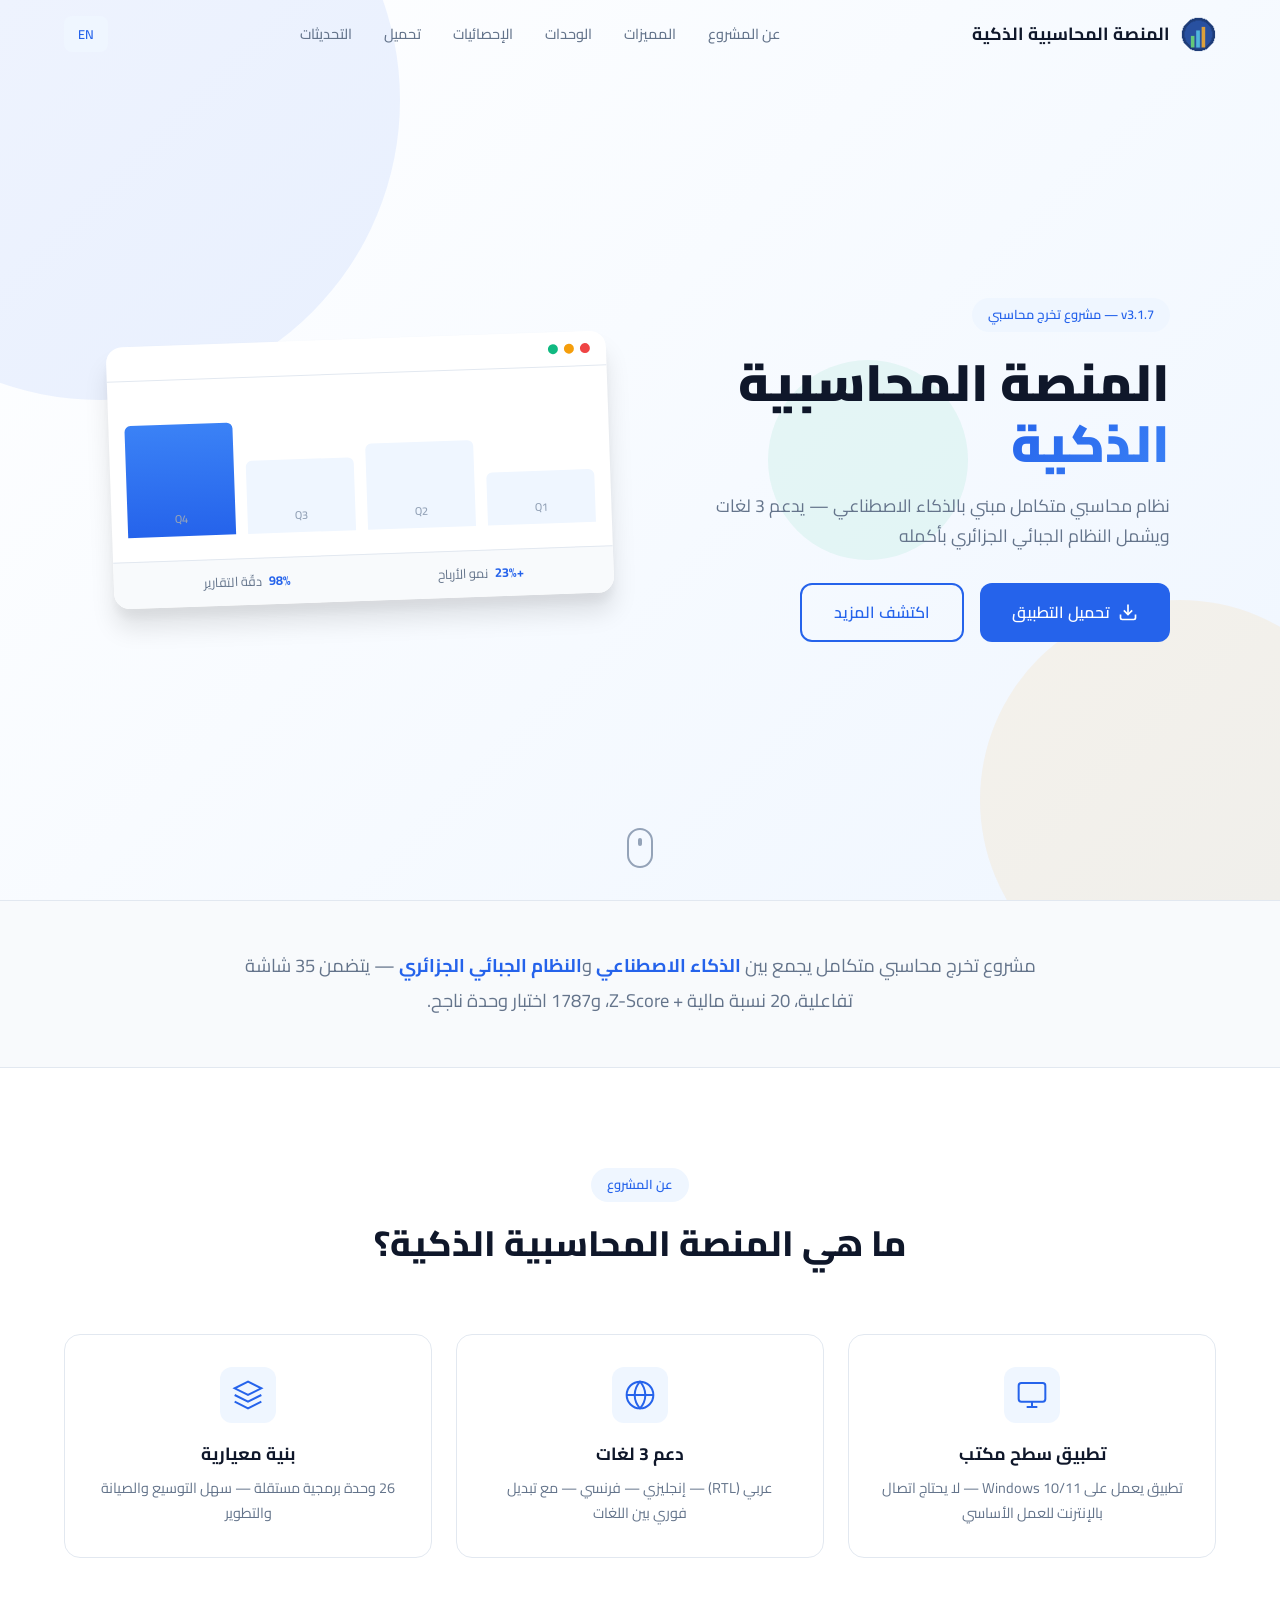
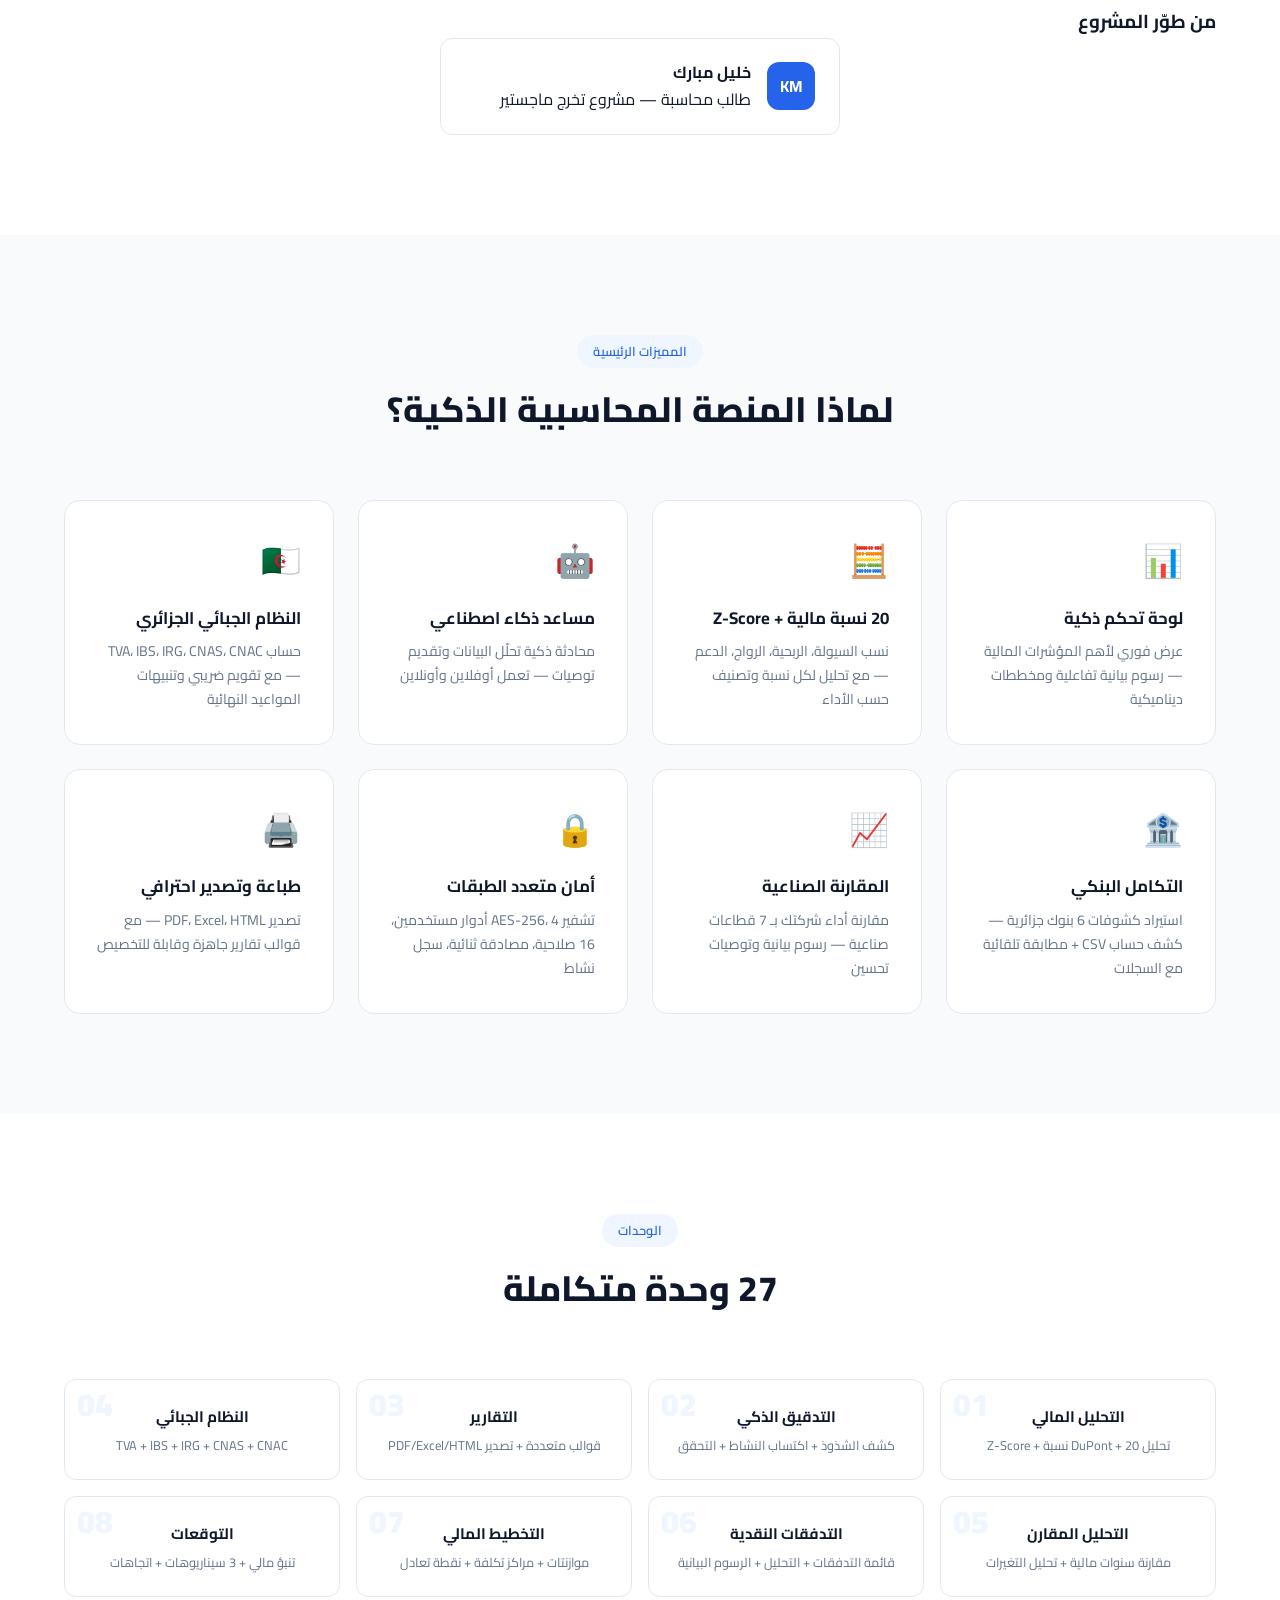
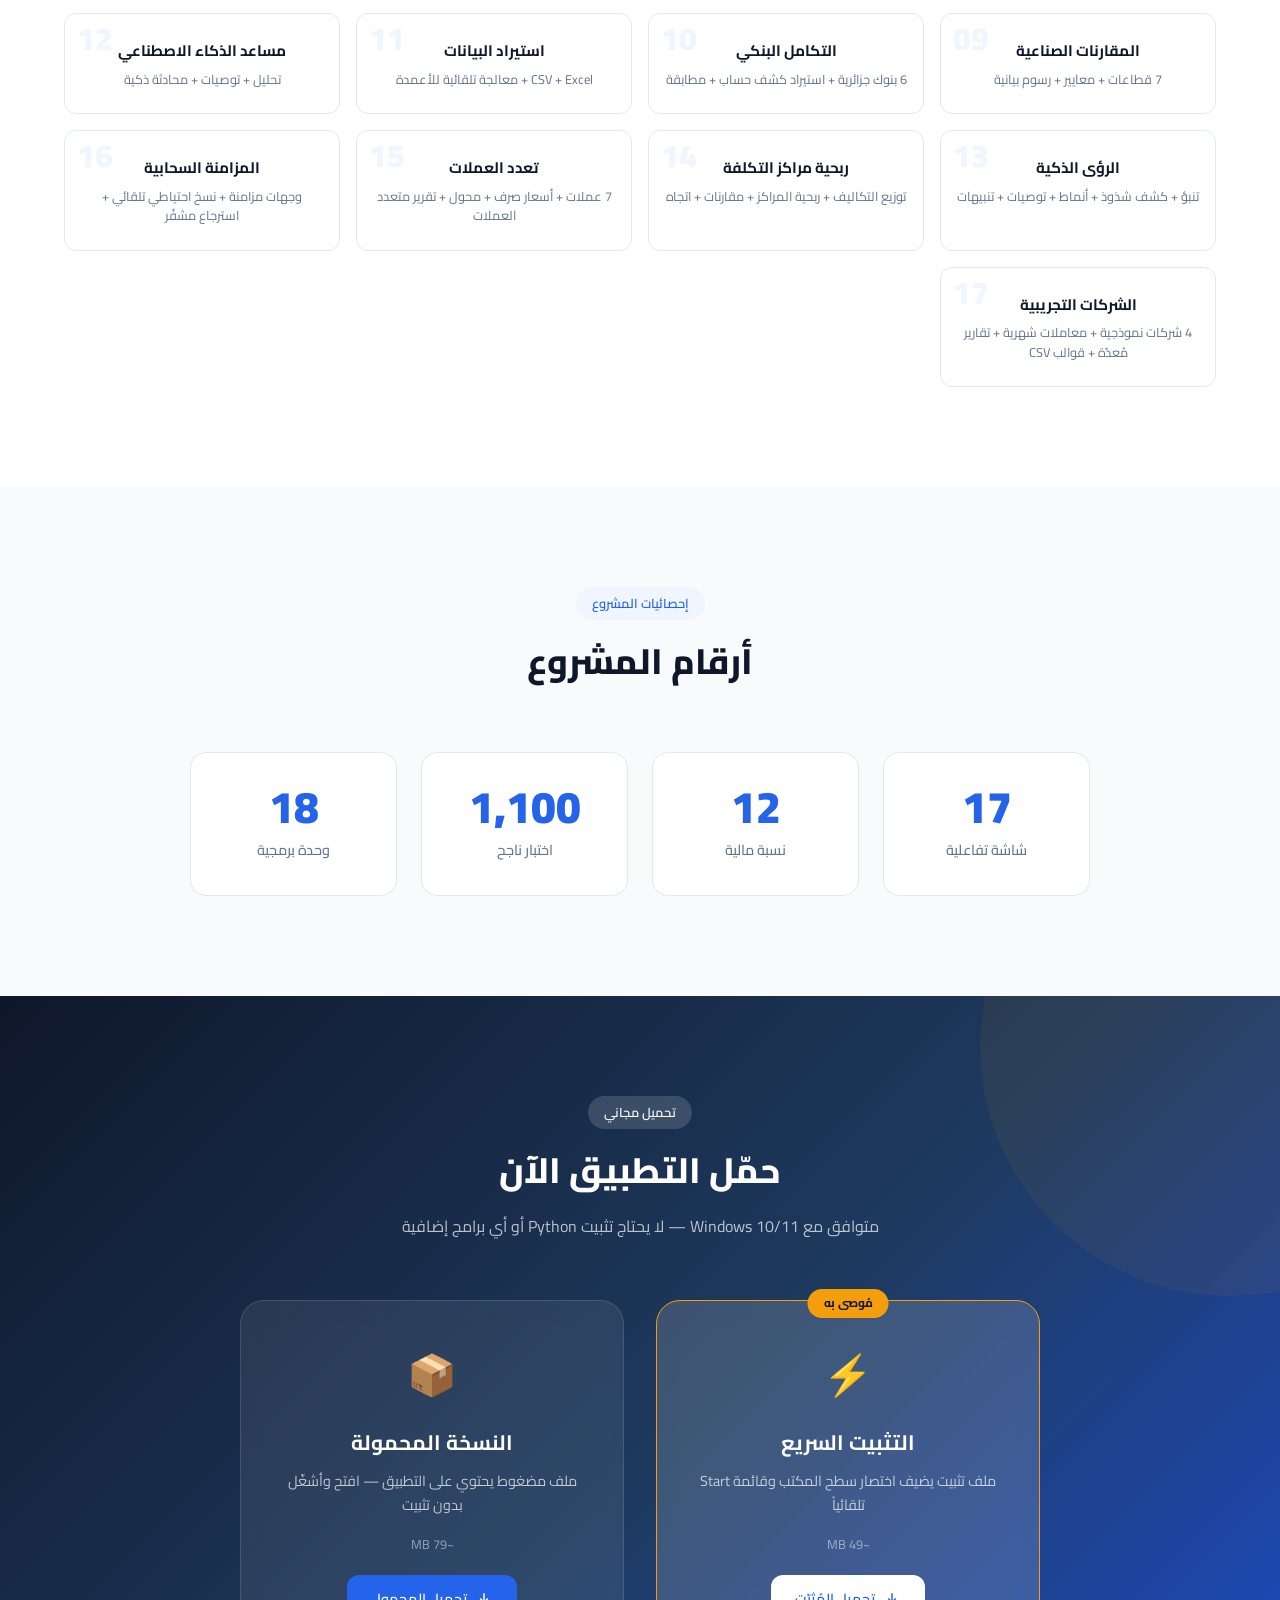
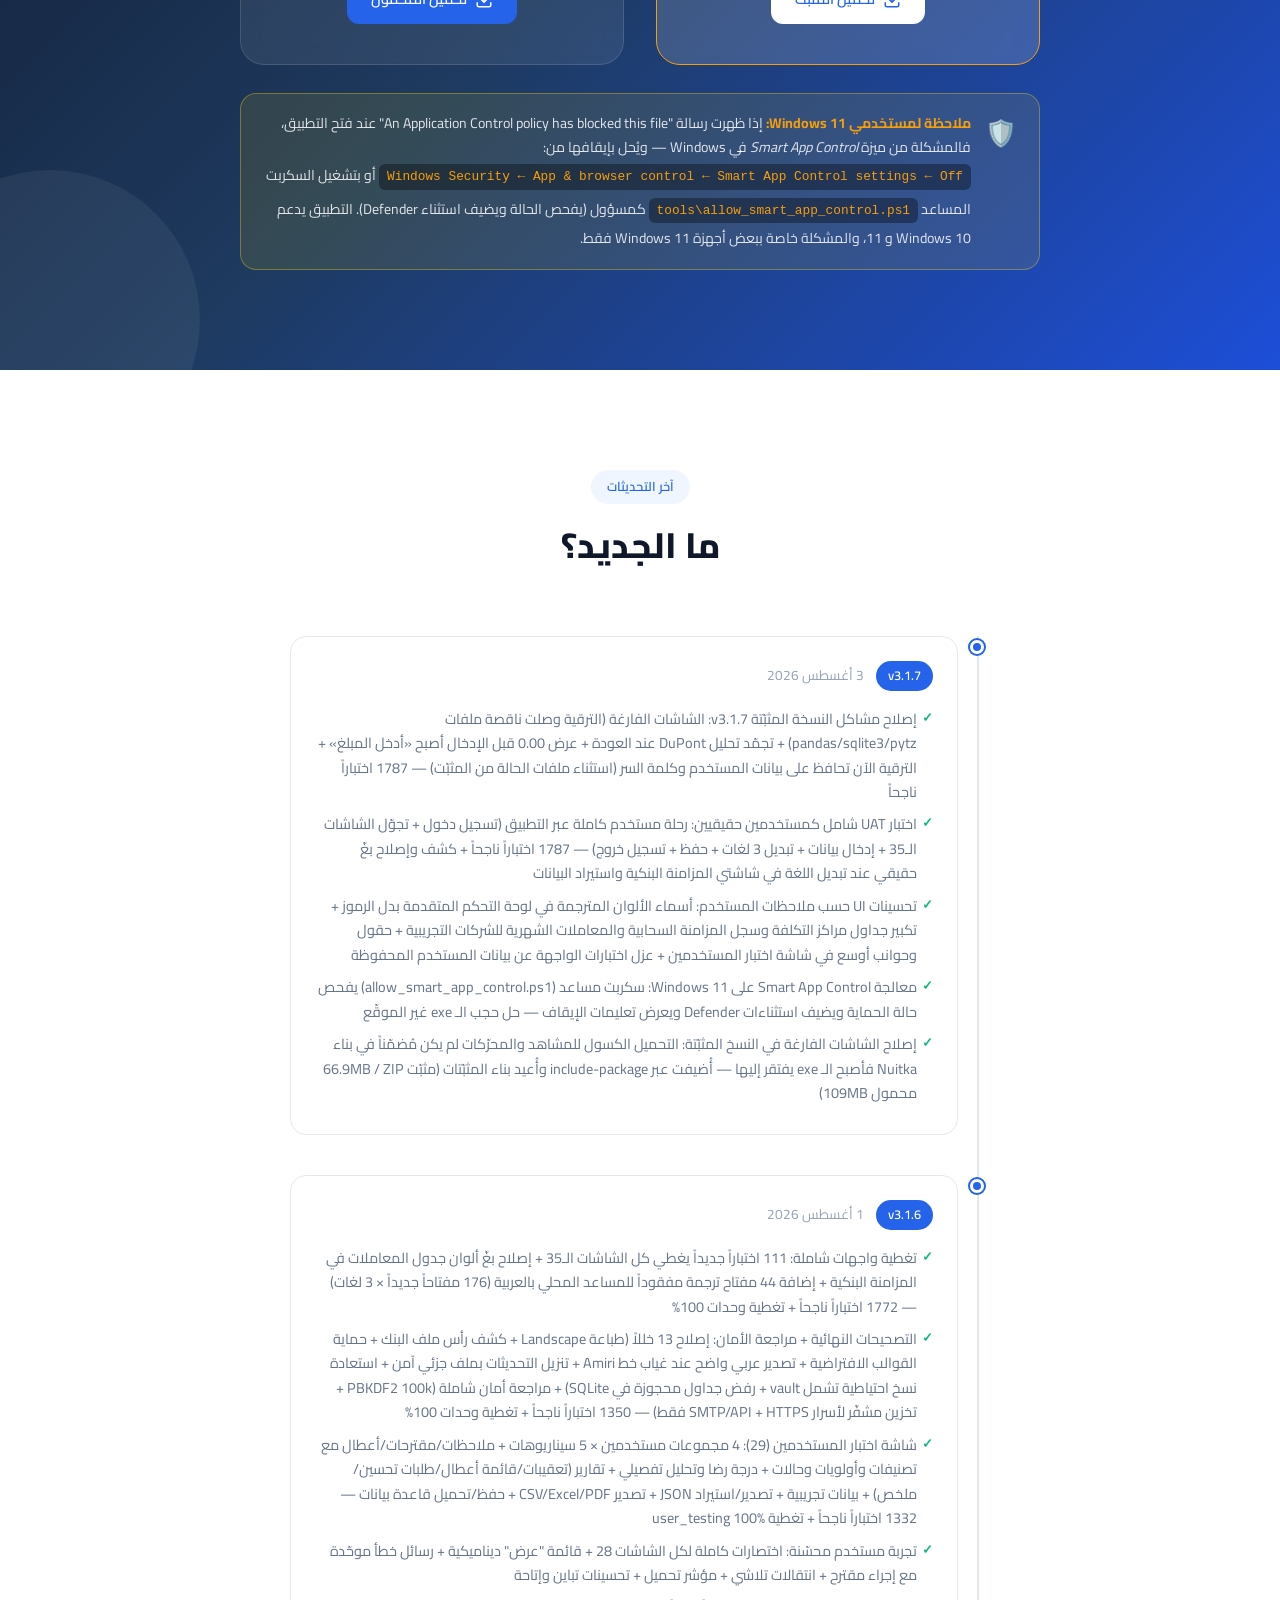
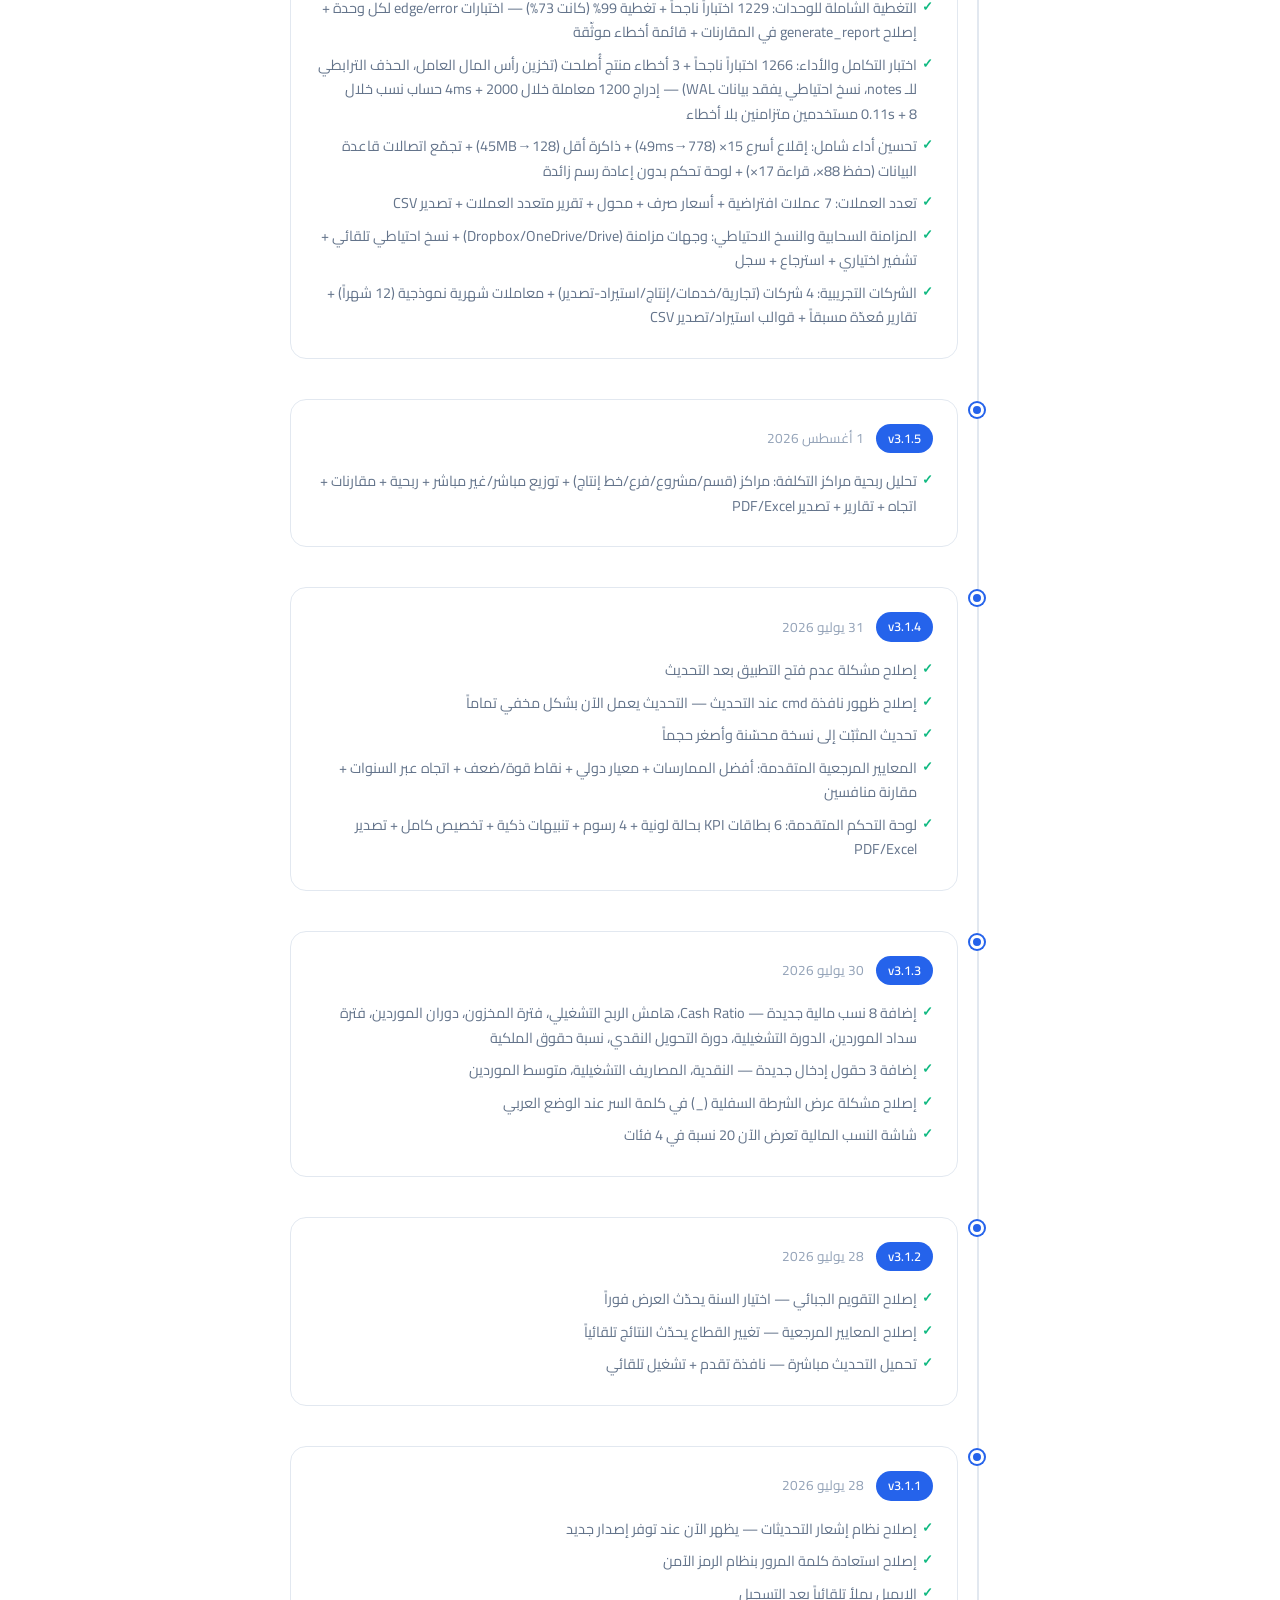
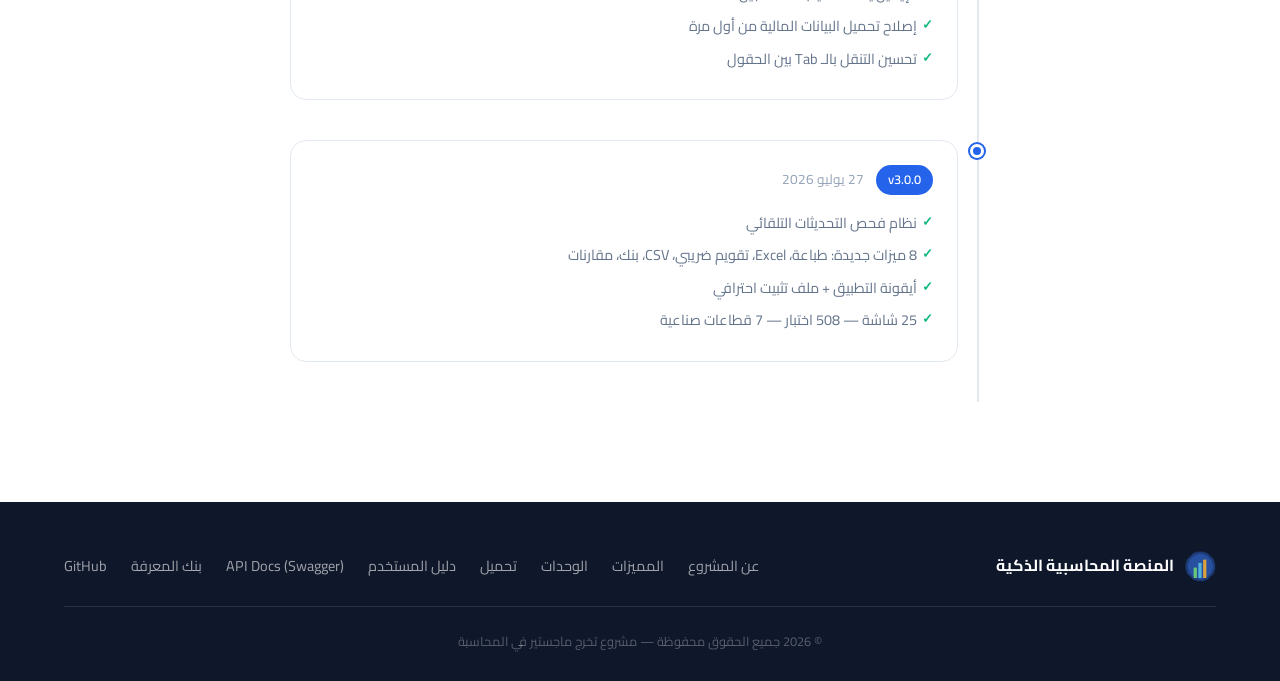
==== docs/index.html @ a18954c6 "Fix v3.1.7 installer issues: keep user state on upgrade, show 'enter amount' before input - installe" ====
<!DOCTYPE html>
<html lang="ar" dir="rtl">
<head>
    <meta charset="UTF-8">
    <meta name="viewport" content="width=device-width, initial-scale=1.0">
    <title>المنصة المحاسبية الذكية | Smart Accounting Platform</title>
    <meta name="description" content="منصة محاسبية ذكية متكاملة — 27 شاشة، 20 نسبة مالية + Z-Score، 7 قطاعات صناعية، 6 بنوك جزائرية. نظام جبائي جزائري كامل مع تحليل مالي بالذكاء الاصطناعي.">
    <meta name="keywords" content="محاسبة, منصة محاسبية, نظام محاسبي, جزائر, ضرائب, تحليل مالي, Smart Accounting, accounting platform, Algeria">
    <meta name="author" content="Khelifi Mebarek">
    <meta name="robots" content="index, follow">

    <!-- Open Graph -->
    <meta property="og:type" content="website">
    <meta property="og:title" content="المنصة المحاسبية الذكية">
    <meta property="og:description" content="نظام محاسبي متكامل — 27 شاشة، 20 نسبة مالية + Z-Score، 6 بنوك جزائرية، نظام جبائي كامل">
    <meta property="og:image" content="https://khalilmebarek-creator.github.io/SmartAccounting/logo_full.png">
    <meta property="og:url" content="https://khalilmebarek-creator.github.io/SmartAccounting/">
    <meta property="og:locale" content="ar_DZ">
    <meta property="og:locale:alternate" content="en_US">
    <meta property="og:site_name" content="Smart Accounting Platform">

    <!-- Twitter Card -->
    <meta name="twitter:card" content="summary_large_image">
    <meta name="twitter:title" content="المنصة المحاسبية الذكية">
    <meta name="twitter:description" content="نظام محاسبي متكامل — 27 شاشة، 20 نسبة مالية + Z-Score، نظام جبائي جزائري">
    <meta name="twitter:image" content="https://khalilmebarek-creator.github.io/SmartAccounting/logo_full.png">

    <!-- Canonical -->
    <link rel="canonical" href="https://khalilmebarek-creator.github.io/SmartAccounting/">

    <!-- Favicon -->
    <link rel="icon" type="image/png" href="logo_icon.png">

    <!-- Fonts -->
    <link rel="preconnect" href="https://fonts.googleapis.com">
    <link rel="preconnect" href="https://fonts.gstatic.com" crossorigin>
    <link href="https://fonts.googleapis.com/css2?family=Cairo:wght@300;400;600;700;800;900&display=swap" rel="stylesheet">

    <!-- AOS -->
    <link rel="stylesheet" href="https://cdn.jsdelivr.net/npm/aos@2.3.4/dist/aos.css">

    <!-- Styles -->
    <link rel="stylesheet" href="style.css">

    <!-- Structured Data -->
    <script type="application/ld+json">
    {
        "@context": "https://schema.org",
        "@type": "SoftwareApplication",
        "name": "Smart Accounting Platform",
        "alternateName": "المنصة المحاسبية الذكية",
        "applicationCategory": "BusinessApplication",
        "operatingSystem": "Windows 10/11",
        "offers": { "@type": "Offer", "price": "0", "priceCurrency": "DZD" },
        "description": "نظام محاسبي متكامل يدعم 3 لغات مع نظام جبائي جزائري كامل و20 نسبة مالية + Z-Score",
        "softwareVersion": "3.1.7",
        "screenshot": "https://khalilmebarek-creator.github.io/SmartAccounting/logo_full.png"
    }
    </script>
</head>
<body>

<!-- Skip to content -->
<a href="#main" class="skip-link">تخطي إلى المحتوى الرئيسي</a>

<!-- ===== NAVBAR ===== -->
<nav class="navbar" id="navbar" role="navigation" aria-label="القائمة الرئيسية">
    <div class="container nav-content">
        <a href="#" class="logo" aria-label="الرئيسية">
            <img src="logo_icon.png" alt="شعار المنصة المحاسبية الذكية" width="36" height="36">
            <span data-i18n="site_name">المنصة المحاسبية الذكية</span>
        </a>
        <ul class="nav-links" id="navLinks" role="menubar">
            <li role="none"><a href="#about" role="menuitem" data-i18n="nav_about">عن المشروع</a></li>
            <li role="none"><a href="#features" role="menuitem" data-i18n="nav_features">المميزات</a></li>
            <li role="none"><a href="#modules" role="menuitem" data-i18n="nav_modules">الوحدات</a></li>
            <li role="none"><a href="#tech" role="menuitem" data-i18n="nav_tech">الإحصائيات</a></li>
            <li role="none"><a href="#download" role="menuitem" data-i18n="nav_download">تحميل</a></li>
            <li role="none"><a href="#updates" role="menuitem" data-i18n="nav_updates">التحديثات</a></li>
        </ul>
        <div class="nav-actions">
            <button class="lang-toggle" id="langToggle" aria-label="تبديل اللغة">EN</button>
            <button class="hamburger" id="hamburger" aria-label="فتح القائمة" aria-expanded="false">
                <span></span><span></span><span></span>
            </button>
        </div>
    </div>
</nav>

<!-- ===== HERO ===== -->
<main id="main">
<section class="hero" id="hero">
    <div class="hero-bg">
        <div class="hero-shape hero-shape-1"></div>
        <div class="hero-shape hero-shape-2"></div>
        <div class="hero-shape hero-shape-3"></div>
    </div>
    <div class="container hero-content">
        <div class="hero-text" data-aos="fade-left" data-aos-delay="100">
            <div class="hero-badge" data-i18n="hero_badge">v3.1.7 — مشروع تخرج محاسبي</div>
            <h1 data-i18n="hero_title">المنصة المحاسبية<br><span class="text-gradient">الذكية</span></h1>
            <p class="hero-desc" data-i18n="hero_desc">نظام محاسبي متكامل مبني بالذكاء الاصطناعي — يدعم 3 لغات ويشمل النظام الجبائي الجزائري بأكمله</p>
            <div class="hero-buttons">
                <a href="#download" class="btn btn-primary btn-lg">
                    <svg width="20" height="20" viewBox="0 0 24 24" fill="none" stroke="currentColor" stroke-width="2" aria-hidden="true"><path d="M21 15v4a2 2 0 01-2 2H5a2 2 0 01-2-2v-4"/><polyline points="7 10 12 15 17 10"/><line x1="12" y1="15" x2="12" y2="3"/></svg>
                    <span data-i18n="hero_btn1">تحميل التطبيق</span>
                </a>
                <a href="#about" class="btn btn-outline btn-lg" data-i18n="hero_btn2">اكتشف المزيد</a>
            </div>
        </div>
        <div class="hero-visual" data-aos="fade-right" data-aos-delay="300">
            <div class="hero-card">
                <div class="hero-card-header">
                    <div class="dot red"></div>
                    <div class="dot yellow"></div>
                    <div class="dot green"></div>
                </div>
                <div class="hero-card-body">
                    <div class="chart-bar" style="--h:40%"><span>Q1</span></div>
                    <div class="chart-bar" style="--h:65%"><span>Q2</span></div>
                    <div class="chart-bar" style="--h:55%"><span>Q3</span></div>
                    <div class="chart-bar accent" style="--h:85%"><span>Q4</span></div>
                </div>
                <div class="hero-card-footer">
                    <div class="stat-mini"><span class="num">+23%</span> <span data-i18n="hero_profit">نمو الأرباح</span></div>
                    <div class="stat-mini"><span class="num">98%</span> <span data-i18n="hero_accuracy">دقّة التقارير</span></div>
                </div>
            </div>
        </div>
    </div>
    <div class="hero-scroll-indicator" aria-hidden="true">
        <div class="mouse"><div class="wheel"></div></div>
    </div>
</section>

<!-- ===== INTRODUCTION ===== -->
<section class="intro" id="intro">
    <div class="container">
        <p class="intro-text" data-aos="fade-up" data-i18n="intro">
            مشروع تخرج محاسبي متكامل يجمع بين <strong>الذكاء الاصطناعي</strong> و<strong>النظام الجبائي الجزائري</strong> —
            يتضمن 35 شاشة تفاعلية، 20 نسبة مالية + Z-Score، و1787 اختبار وحدة ناجح.
        </p>
    </div>
</section>

<!-- ===== ABOUT ===== -->
<section class="section about" id="about">
    <div class="container">
        <div class="section-header" data-aos="fade-up">
            <span class="section-tag" data-i18n="about_tag">عن المشروع</span>
            <h2 data-i18n="about_title">ما هي المنصة المحاسبية الذكية؟</h2>
        </div>
        <div class="about-grid">
            <div class="about-card" data-aos="fade-up" data-aos-delay="100">
                <div class="about-icon">
                    <svg width="32" height="32" viewBox="0 0 24 24" fill="none" stroke="currentColor" stroke-width="1.5" aria-hidden="true"><rect x="2" y="3" width="20" height="14" rx="2"/><line x1="8" y1="21" x2="16" y2="21"/><line x1="12" y1="17" x2="12" y2="21"/></svg>
                </div>
                <h3 data-i18n="about_card1_title">تطبيق سطح مكتب</h3>
                <p data-i18n="about_card1_desc">تطبيق يعمل على Windows 10/11 — لا يحتاج اتصال بالإنترنت للعمل الأساسي</p>
            </div>
            <div class="about-card" data-aos="fade-up" data-aos-delay="200">
                <div class="about-icon">
                    <svg width="32" height="32" viewBox="0 0 24 24" fill="none" stroke="currentColor" stroke-width="1.5" aria-hidden="true"><circle cx="12" cy="12" r="10"/><line x1="2" y1="12" x2="22" y2="12"/><path d="M12 2a15.3 15.3 0 014 10 15.3 15.3 0 01-4 10 15.3 15.3 0 01-4-10 15.3 15.3 0 014-10z"/></svg>
                </div>
                <h3 data-i18n="about_card2_title">دعم 3 لغات</h3>
                <p data-i18n="about_card2_desc">عربي (RTL) — إنجليزي — فرنسي — مع تبديل فوري بين اللغات</p>
            </div>
            <div class="about-card" data-aos="fade-up" data-aos-delay="300">
                <div class="about-icon">
                    <svg width="32" height="32" viewBox="0 0 24 24" fill="none" stroke="currentColor" stroke-width="1.5" aria-hidden="true"><path d="M12 2L2 7l10 5 10-5-10-5z"/><path d="M2 17l10 5 10-5"/><path d="M2 12l10 5 10-5"/></svg>
                </div>
                <h3 data-i18n="about_card3_title">بنية معيارية</h3>
                <p data-i18n="about_card3_desc">26 وحدة برمجية مستقلة — سهل التوسيع والصيانة والتطوير</p>
            </div>
        </div>

        <div class="tech-table-wrapper" data-aos="fade-up">
            <h3 class="tech-table-title" data-i18n="dev_title">من طوّر المشروع</h3>
            <div class="dev-card">
                <div class="dev-avatar">KM</div>
                <div>
                    <strong data-i18n="dev_name">خليل مبارك</strong>
                    <p data-i18n="dev_role">طالب محاسبة — مشروع تخرج ماجستير</p>
                </div>
            </div>
        </div>
    </div>
</section>

<!-- ===== FEATURES ===== -->
<section class="section features" id="features">
    <div class="container">
        <div class="section-header" data-aos="fade-up">
            <span class="section-tag" data-i18n="features_tag">المميزات الرئيسية</span>
            <h2 data-i18n="features_title">لماذا المنصة المحاسبية الذكية؟</h2>
        </div>
        <div class="features-grid">
            <div class="feature-card" data-aos="fade-up" data-aos-delay="0">
                <div class="feature-icon" aria-hidden="true">📊</div>
                <h3 data-i18n="feat1_title">لوحة تحكم ذكية</h3>
                <p data-i18n="feat1_desc">عرض فوري لأهم المؤشرات المالية — رسوم بيانية تفاعلية ومخططات ديناميكية</p>
            </div>
            <div class="feature-card" data-aos="fade-up" data-aos-delay="100">
                <div class="feature-icon" aria-hidden="true">🧮</div>
                <h3 data-i18n="feat2_title">20 نسبة مالية + Z-Score</h3>
                <p data-i18n="feat2_desc">نسب السيولة، الربحية، الرواج، الدعم — مع تحليل لكل نسبة وتصنيف حسب الأداء</p>
            </div>
            <div class="feature-card" data-aos="fade-up" data-aos-delay="200">
                <div class="feature-icon" aria-hidden="true">🤖</div>
                <h3 data-i18n="feat3_title">مساعد ذكاء اصطناعي</h3>
                <p data-i18n="feat3_desc">محادثة ذكية تحلّل البيانات وتقديم توصيات — تعمل أوفلاين وأونلاين</p>
            </div>
            <div class="feature-card" data-aos="fade-up" data-aos-delay="0">
                <div class="feature-icon" aria-hidden="true">🇩🇿</div>
                <h3 data-i18n="feat4_title">النظام الجبائي الجزائري</h3>
                <p data-i18n="feat4_desc">حساب TVA، IBS، IRG، CNAS، CNAC — مع تقويم ضريبي وتنبيهات المواعيد النهائية</p>
            </div>
            <div class="feature-card" data-aos="fade-up" data-aos-delay="100">
                <div class="feature-icon" aria-hidden="true">🏦</div>
                <h3 data-i18n="feat5_title">التكامل البنكي</h3>
                <p data-i18n="feat5_desc">استيراد كشوفات 6 بنوك جزائرية — كشف حساب CSV + مطابقة تلقائية مع السجلات</p>
            </div>
            <div class="feature-card" data-aos="fade-up" data-aos-delay="200">
                <div class="feature-icon" aria-hidden="true">📈</div>
                <h3 data-i18n="feat6_title">المقارنة الصناعية</h3>
                <p data-i18n="feat6_desc">مقارنة أداء شركتك بـ 7 قطاعات صناعية — رسوم بيانية وتوصيات تحسين</p>
            </div>
            <div class="feature-card" data-aos="fade-up" data-aos-delay="0">
                <div class="feature-icon" aria-hidden="true">🔒</div>
                <h3 data-i18n="feat7_title">أمان متعدد الطبقات</h3>
                <p data-i18n="feat7_desc">تشفير AES-256، 4 أدوار مستخدمين، 16 صلاحية، مصادقة ثنائية، سجل نشاط</p>
            </div>
            <div class="feature-card" data-aos="fade-up" data-aos-delay="100">
                <div class="feature-icon" aria-hidden="true">🖨️</div>
                <h3 data-i18n="feat8_title">طباعة وتصدير احترافي</h3>
                <p data-i18n="feat8_desc">تصدير PDF، Excel، HTML — مع قوالب تقارير جاهزة وقابلة للتخصيص</p>
            </div>
        </div>
    </div>
</section>

<!-- ===== MODULES ===== -->
<section class="section modules" id="modules">
    <div class="container">
        <div class="section-header" data-aos="fade-up">
            <span class="section-tag" data-i18n="modules_tag">الوحدات</span>
            <h2 data-i18n="modules_title">27 وحدة متكاملة</h2>
        </div>
        <div class="modules-grid">
            <div class="module-card" data-aos="zoom-in" data-aos-delay="0">
                <div class="module-num">01</div>
                <h3 data-i18n="mod1">التحليل المالي</h3>
                <p data-i18n="mod1_desc">تحليل DuPont + 20 نسبة + Z-Score</p>
            </div>
            <div class="module-card" data-aos="zoom-in" data-aos-delay="50">
                <div class="module-num">02</div>
                <h3 data-i18n="mod2">التدقيق الذكي</h3>
                <p data-i18n="mod2_desc">كشف الشذوذ + اكتساب النشاط + التحقق</p>
            </div>
            <div class="module-card" data-aos="zoom-in" data-aos-delay="100">
                <div class="module-num">03</div>
                <h3 data-i18n="mod3">التقارير</h3>
                <p data-i18n="mod3_desc">قوالب متعددة + تصدير PDF/Excel/HTML</p>
            </div>
            <div class="module-card" data-aos="zoom-in" data-aos-delay="150">
                <div class="module-num">04</div>
                <h3 data-i18n="mod4">النظام الجبائي</h3>
                <p data-i18n="mod4_desc">TVA + IBS + IRG + CNAS + CNAC</p>
            </div>
            <div class="module-card" data-aos="zoom-in" data-aos-delay="0">
                <div class="module-num">05</div>
                <h3 data-i18n="mod5">التحليل المقارن</h3>
                <p data-i18n="mod5_desc">مقارنة سنوات مالية + تحليل التغيرات</p>
            </div>
            <div class="module-card" data-aos="zoom-in" data-aos-delay="50">
                <div class="module-num">06</div>
                <h3 data-i18n="mod6">التدفقات النقدية</h3>
                <p data-i18n="mod6_desc">قائمة التدفقات + التحليل + الرسوم البيانية</p>
            </div>
            <div class="module-card" data-aos="zoom-in" data-aos-delay="100">
                <div class="module-num">07</div>
                <h3 data-i18n="mod7">التخطيط المالي</h3>
                <p data-i18n="mod7_desc">موازنتات + مراكز تكلفة + نقطة تعادل</p>
            </div>
            <div class="module-card" data-aos="zoom-in" data-aos-delay="150">
                <div class="module-num">08</div>
                <h3 data-i18n="mod8">التوقعات</h3>
                <p data-i18n="mod8_desc">تنبؤ مالي + 3 سيناريوهات + اتجاهات</p>
            </div>
            <div class="module-card" data-aos="zoom-in" data-aos-delay="0">
                <div class="module-num">09</div>
                <h3 data-i18n="mod9">المقارنات الصناعية</h3>
                <p data-i18n="mod9_desc">7 قطاعات + معايير + رسوم بيانية</p>
            </div>
            <div class="module-card" data-aos="zoom-in" data-aos-delay="50">
                <div class="module-num">10</div>
                <h3 data-i18n="mod10">التكامل البنكي</h3>
                <p data-i18n="mod10_desc">6 بنوك جزائرية + استيراد كشف حساب + مطابقة</p>
            </div>
            <div class="module-card" data-aos="zoom-in" data-aos-delay="100">
                <div class="module-num">11</div>
                <h3 data-i18n="mod11">استيراد البيانات</h3>
                <p data-i18n="mod11_desc">CSV + Excel + معالجة تلقائية للأعمدة</p>
            </div>
            <div class="module-card" data-aos="zoom-in" data-aos-delay="150">
                <div class="module-num">12</div>
                <h3 data-i18n="mod12">مساعد الذكاء الاصطناعي</h3>
                <p data-i18n="mod12_desc">تحليل + توصيات + محادثة ذكية</p>
            </div>
            <div class="module-card" data-aos="zoom-in" data-aos-delay="0">
                <div class="module-num">13</div>
                <h3 data-i18n="mod13">الرؤى الذكية</h3>
                <p data-i18n="mod13_desc">تنبؤ + كشف شذوذ + أنماط + توصيات + تنبيهات</p>
            </div>
            <div class="module-card" data-aos="zoom-in" data-aos-delay="50">
                <div class="module-num">14</div>
                <h3 data-i18n="mod14">ربحية مراكز التكلفة</h3>
                <p data-i18n="mod14_desc">توزيع التكاليف + ربحية المراكز + مقارنات + اتجاه</p>
            </div>
            <div class="module-card" data-aos="zoom-in" data-aos-delay="100">
                <div class="module-num">15</div>
                <h3 data-i18n="mod15">تعدد العملات</h3>
                <p data-i18n="mod15_desc">7 عملات + أسعار صرف + محول + تقرير متعدد العملات</p>
            </div>
            <div class="module-card" data-aos="zoom-in" data-aos-delay="150">
                <div class="module-num">16</div>
                <h3 data-i18n="mod16">المزامنة السحابية</h3>
                <p data-i18n="mod16_desc">وجهات مزامنة + نسخ احتياطي تلقائي + استرجاع مشفّر</p>
            </div>
            <div class="module-card" data-aos="zoom-in" data-aos-delay="200">
                <div class="module-num">17</div>
                <h3 data-i18n="mod17">الشركات التجريبية</h3>
                <p data-i18n="mod17_desc">4 شركات نموذجية + معاملات شهرية + تقارير مُعدّة + قوالب CSV</p>
            </div>
        </div>
    </div>
</section>

<!-- ===== TECH STACK ===== -->
<section class="section tech" id="tech">
    <div class="container">
        <div class="section-header" data-aos="fade-up">
            <span class="section-tag" data-i18n="tech_tag">إحصائيات المشروع</span>
            <h2 data-i18n="tech_title">أرقام المشروع</h2>
        </div>
        <div class="stats-grid" data-aos="fade-up">
            <div class="stat-card" data-aos="zoom-in" data-aos-delay="0">
                <div class="stat-number" data-count="28">0</div>
                <div class="stat-label" data-i18n="stat1">شاشة تفاعلية</div>
            </div>
            <div class="stat-card" data-aos="zoom-in" data-aos-delay="100">
                <div class="stat-number" data-count="21">0</div>
                <div class="stat-label" data-i18n="stat2">نسبة مالية</div>
            </div>
            <div class="stat-card" data-aos="zoom-in" data-aos-delay="200">
                <div class="stat-number" data-count="1787">0</div>
                <div class="stat-label" data-i18n="stat3">اختبار ناجح</div>
            </div>
            <div class="stat-card" data-aos="zoom-in" data-aos-delay="300">
                <div class="stat-number" data-count="30">0</div>
                <div class="stat-label" data-i18n="stat4">وحدة برمجية</div>
            </div>
        </div>
    </div>
</section>

<!-- ===== DOWNLOAD ===== -->
<section class="section download" id="download">
    <div class="download-bg">
        <div class="download-shape download-shape-1"></div>
        <div class="download-shape download-shape-2"></div>
    </div>
    <div class="container">
        <div class="section-header" data-aos="fade-up">
            <span class="section-tag tag-light" data-i18n="dl_tag">تحميل مجاني</span>
            <h2 data-i18n="dl_title">حمّل التطبيق الآن</h2>
            <p class="section-desc-light" data-i18n="dl_desc">متوافق مع Windows 10/11 — لا يحتاج تثبيت Python أو أي برامج إضافية</p>
        </div>
        <div class="download-grid">
            <div class="download-card featured" data-aos="fade-up" data-aos-delay="0">
                <div class="featured-badge" data-i18n="dl_recommended">مُوصى به</div>
                <div class="download-icon" aria-hidden="true">⚡</div>
                <h3 data-i18n="dl_inst_title">التثبيت السريع</h3>
                <p data-i18n="dl_inst_desc">ملف تثبيت يضيف اختصار سطح المكتب وقائمة Start تلقائياً</p>
                <div class="download-size">~49 MB</div>
                <a href="https://github.com/khalilmebarek-creator/SmartAccounting/releases/download/v3.1.7/SmartAccounting-Setup-v3.1.7.exe" class="btn btn-white" aria-label="تحميل ملف التثبيت">
                    <svg width="18" height="18" viewBox="0 0 24 24" fill="none" stroke="currentColor" stroke-width="2" aria-hidden="true"><path d="M21 15v4a2 2 0 01-2 2H5a2 2 0 01-2-2v-4"/><polyline points="7 10 12 15 17 10"/><line x1="12" y1="15" x2="12" y2="3"/></svg>
                    <span data-i18n="dl_inst_btn">تحميل المُثبّت</span>
                </a>
            </div>
            <div class="download-card" data-aos="fade-up" data-aos-delay="150">
                <div class="download-icon" aria-hidden="true">📦</div>
                <h3 data-i18n="dl_port_title">النسخة المحمولة</h3>
                <p data-i18n="dl_port_desc">ملف مضغوط يحتوي على التطبيق — افتح وأشغّل بدون تثبيت</p>
                <div class="download-size">~79 MB</div>
                <a href="https://github.com/khalilmebarek-creator/SmartAccounting/releases/download/v3.1.7/SmartAccounting-v3.1.7-win64.zip" class="btn btn-primary" aria-label="تحميل النسخة المحمولة">
                    <svg width="18" height="18" viewBox="0 0 24 24" fill="none" stroke="currentColor" stroke-width="2" aria-hidden="true"><path d="M21 15v4a2 2 0 01-2 2H5a2 2 0 01-2-2v-4"/><polyline points="7 10 12 15 17 10"/><line x1="12" y1="15" x2="12" y2="3"/></svg>
                    <span data-i18n="dl_port_btn">تحميل المحمول</span>
                </a>
            </div>
        </div>
        <div class="download-note" data-aos="fade-up" data-aos-delay="200">
            <div class="download-note-icon" aria-hidden="true">🛡️</div>
            <p data-i18n="dl_note_sac">
                <strong>ملاحظة لمستخدمي Windows 11:</strong>
                إذا ظهرت رسالة "An Application Control policy has blocked this file" عند فتح التطبيق، فالمشكلة من
                ميزة <em>Smart App Control</em> في Windows — ويُحل بإيقافها من:
                <code>Windows Security ← App &amp; browser control ← Smart App Control settings ← Off</code>
                أو بتشغيل السكربت المساعد <code>tools\allow_smart_app_control.ps1</code> كمسؤول
                (يفحص الحالة ويضيف استثناء Defender).
                التطبيق يدعم Windows 10 و 11، والمشكلة خاصة ببعض أجهزة Windows 11 فقط.
            </p>
        </div>
    </div>
</section>

<!-- ===== WHAT'S NEW ===== -->
<section class="section updates" id="updates">
    <div class="container">
        <div class="section-header" data-aos="fade-up">
            <span class="section-tag" data-i18n="upd_tag">آخر التحديثات</span>
            <h2 data-i18n="upd_title">ما الجديد؟</h2>
        </div>
        <div class="updates-timeline">
            <div class="update-entry" data-aos="fade-left" data-aos-delay="0">
                <div class="update-dot"></div>
                <div class="update-content">
                    <div class="update-meta">
                        <span class="update-version">v3.1.7</span>
                        <span class="update-date" data-i18n="upd_date8">3 أغسطس 2026</span>
                    </div>
                    <ul>
                        <li data-i18n="upd_new33">إصلاح مشاكل النسخة المثبّتة v3.1.7: الشاشات الفارغة (الترقية وصلت ناقصة ملفات pandas/sqlite3/pytz) + تجمّد تحليل DuPont عند العودة + عرض 0.00 قبل الإدخال أصبح «أدخل المبلغ» + الترقية الآن تحافظ على بيانات المستخدم وكلمة السر (استثناء ملفات الحالة من المثبّت) — 1787 اختباراً ناجحاً</li>
                        <li data-i18n="upd_new30">اختبار UAT شامل كمستخدمين حقيقيين: رحلة مستخدم كاملة عبر التطبيق (تسجيل دخول + تجوّل الشاشات الـ35 + إدخال بيانات + تبديل 3 لغات + حفظ + تسجيل خروج) — 1787 اختباراً ناجحاً + كشف وإصلاح بغّ حقيقي عند تبديل اللغة في شاشتي المزامنة البنكية واستيراد البيانات</li>
                        <li data-i18n="upd_new29">تحسينات UI حسب ملاحظات المستخدم: أسماء الألوان المترجمة في لوحة التحكم المتقدمة بدل الرموز + تكبير جداول مراكز التكلفة وسجل المزامنة السحابية والمعاملات الشهرية للشركات التجريبية + حقول وحوانب أوسع في شاشة اختبار المستخدمين + عزل اختبارات الواجهة عن بيانات المستخدم المحفوظة</li>
                        <li data-i18n="upd_new31">معالجة Smart App Control على Windows 11: سكربت مساعد (allow_smart_app_control.ps1) يفحص حالة الحماية ويضيف استثناءات Defender ويعرض تعليمات الإيقاف — حل حجب الـ exe غير الموقّع</li>
                        <li data-i18n="upd_new32">إصلاح الشاشات الفارغة في النسخ المثبّتة: التحميل الكسول للمشاهد والمحرّكات لم يكن مُضمّناً في بناء Nuitka فأصبح الـ exe يفتقر إليها — أُضيفت عبر include-package وأُعيد بناء المثبّتات (مثبّت 66.9MB / ZIP محمول 109MB)</li>
                    </ul>
                </div>
            </div>
            <div class="update-entry" data-aos="fade-left" data-aos-delay="0">
                <div class="update-dot"></div>
                <div class="update-content">
                    <div class="update-meta">
                        <span class="update-version">v3.1.6</span>
                        <span class="update-date" data-i18n="upd_date7">1 أغسطس 2026</span>
                    </div>
                    <ul>
                        <li data-i18n="upd_new28">تغطية واجهات شاملة: 111 اختباراً جديداً يغطي كل الشاشات الـ35 + إصلاح بغّ ألوان جدول المعاملات في المزامنة البنكية + إضافة 44 مفتاح ترجمة مفقوداً للمساعد المحلي بالعربية (176 مفتاحاً جديداً × 3 لغات) — 1772 اختباراً ناجحاً + تغطية وحدات 100%</li>
                        <li data-i18n="upd_new27">التصحيحات النهائية + مراجعة الأمان: إصلاح 13 خللاً (طباعة Landscape + كشف رأس ملف البنك + حماية القوالب الافتراضية + تصدير عربي واضح عند غياب خط Amiri + تنزيل التحديثات بملف جزئي آمن + استعادة نسخ احتياطية تشمل vault + رفض جداول محجوزة في SQLite) + مراجعة أمان شاملة (PBKDF2 100k + تخزين مشفّر لأسرار SMTP/API + HTTPS فقط) — 1350 اختباراً ناجحاً + تغطية وحدات 100%</li>
                        <li data-i18n="upd_new26">شاشة اختبار المستخدمين (29): 4 مجموعات مستخدمين × 5 سيناريوهات + ملاحظات/مقترحات/أعطال مع تصنيفات وأولويات وحالات + درجة رضا وتحليل تفصيلي + تقارير (تعقيبات/قائمة أعطال/طلبات تحسين/ملخص) + بيانات تجريبية + تصدير/استيراد JSON + تصدير CSV/Excel/PDF + حفظ/تحميل قاعدة بيانات — 1332 اختباراً ناجحاً + تغطية user_testing 100%</li>
                        <li data-i18n="upd_new23">تجربة مستخدم محسّنة: اختصارات كاملة لكل الشاشات 28 + قائمة "عرض" ديناميكية + رسائل خطأ موحّدة مع إجراء مقترح + انتقالات تلاشي + مؤشر تحميل + تحسينات تباين وإتاحة</li>
                        <li data-i18n="upd_new24">التغطية الشاملة للوحدات: 1229 اختباراً ناجحاً + تغطية 99% (كانت 73%) — اختبارات edge/error لكل وحدة + إصلاح generate_report في المقارنات + قائمة أخطاء موثّقة</li>
                        <li data-i18n="upd_new25">اختبار التكامل والأداء: 1266 اختباراً ناجحاً + 3 أخطاء منتج أُصلحت (تخزين رأس المال العامل، الحذف الترابطي للـ notes، نسخ احتياطي يفقد بيانات WAL) — إدراج 1200 معاملة خلال 4ms + 2000 حساب نسب خلال 0.11s + 8 مستخدمين متزامنين بلا أخطاء</li>
                        <li data-i18n="upd_new19">تحسين أداء شامل: إقلاع أسرع 15× (778→49ms) + ذاكرة أقل (128→45MB) + تجمّع اتصالات قاعدة البيانات (حفظ 88×، قراءة 17×) + لوحة تحكم بدون إعادة رسم زائدة</li>
                        <li data-i18n="upd_new20">تعدد العملات: 7 عملات افتراضية + أسعار صرف + محول + تقرير متعدد العملات + تصدير CSV</li>
                        <li data-i18n="upd_new21">المزامنة السحابية والنسخ الاحتياطي: وجهات مزامنة (Dropbox/OneDrive/Drive) + نسخ احتياطي تلقائي + تشفير اختياري + استرجاع + سجل</li>
                        <li data-i18n="upd_new22">الشركات التجريبية: 4 شركات (تجارية/خدمات/إنتاج/استيراد-تصدير) + معاملات شهرية نموذجية (12 شهراً) + تقارير مُعدّة مسبقاً + قوالب استيراد/تصدير CSV</li>
                    </ul>
                </div>
            </div>
            <div class="update-entry" data-aos="fade-left" data-aos-delay="0">
                <div class="update-dot"></div>
                <div class="update-content">
                    <div class="update-meta">
                        <span class="update-version">v3.1.5</span>
                        <span class="update-date" data-i18n="upd_date6">1 أغسطس 2026</span>
                    </div>
                    <ul>
                        <li data-i18n="upd_new18">تحليل ربحية مراكز التكلفة: مراكز (قسم/مشروع/فرع/خط إنتاج) + توزيع مباشر/غير مباشر + ربحية + مقارنات + اتجاه + تقارير + تصدير PDF/Excel</li>
                    </ul>
                </div>
            </div>
            <div class="update-entry" data-aos="fade-left" data-aos-delay="0">
                <div class="update-dot"></div>
                <div class="update-content">
                    <div class="update-meta">
                        <span class="update-version">v3.1.4</span>
                        <span class="update-date" data-i18n="upd_date5">31 يوليو 2026</span>
                    </div>
                    <ul>
                        <li data-i18n="upd_new13">إصلاح مشكلة عدم فتح التطبيق بعد التحديث</li>
                        <li data-i18n="upd_new14">إصلاح ظهور نافذة cmd عند التحديث — التحديث يعمل الآن بشكل مخفي تماماً</li>
                        <li data-i18n="upd_new15">تحديث المثبّت إلى نسخة محسّنة وأصغر حجماً</li>
                        <li data-i18n="upd_new16">المعايير المرجعية المتقدمة: أفضل الممارسات + معيار دولي + نقاط قوة/ضعف + اتجاه عبر السنوات + مقارنة منافسين</li>
                        <li data-i18n="upd_new17">لوحة التحكم المتقدمة: 6 بطاقات KPI بحالة لونية + 4 رسوم + تنبيهات ذكية + تخصيص كامل + تصدير PDF/Excel</li>
                    </ul>
                </div>
            </div>
            <div class="update-entry" data-aos="fade-left" data-aos-delay="0">
                <div class="update-dot"></div>
                <div class="update-content">
                    <div class="update-meta">
                        <span class="update-version">v3.1.3</span>
                        <span class="update-date" data-i18n="upd_date4">30 يوليو 2026</span>
                    </div>
                    <ul>
                        <li data-i18n="upd_new9">إضافة 8 نسب مالية جديدة — Cash Ratio، هامش الربح التشغيلي، فترة المخزون، دوران الموردين، فترة سداد الموردين، الدورة التشغيلية، دورة التحويل النقدي، نسبة حقوق الملكية</li>
                        <li data-i18n="upd_new10">إضافة 3 حقول إدخال جديدة — النقدية، المصاريف التشغيلية، متوسط الموردين</li>
                        <li data-i18n="upd_new11">إصلاح مشكلة عرض الشرطة السفلية (_) في كلمة السر عند الوضع العربي</li>
                        <li data-i18n="upd_new12">شاشة النسب المالية تعرض الآن 20 نسبة في 4 فئات</li>
                    </ul>
                </div>
            </div>
            <div class="update-entry" data-aos="fade-left" data-aos-delay="100">
                <div class="update-dot"></div>
                <div class="update-content">
                    <div class="update-meta">
                        <span class="update-version">v3.1.2</span>
                        <span class="update-date" data-i18n="upd_date3">28 يوليو 2026</span>
                    </div>
                    <ul>
                        <li data-i18n="upd_new6">إصلاح التقويم الجبائي — اختيار السنة يحدّث العرض فوراً</li>
                        <li data-i18n="upd_new7">إصلاح المعايير المرجعية — تغيير القطاع يحدّث النتائج تلقائياً</li>
                        <li data-i18n="upd_new8">تحميل التحديث مباشرة — نافذة تقدم + تشغيل تلقائي</li>
                    </ul>
                </div>
            </div>
            <div class="update-entry" data-aos="fade-left" data-aos-delay="100">
                <div class="update-dot"></div>
                <div class="update-content">
                    <div class="update-meta">
                        <span class="update-version">v3.1.1</span>
                        <span class="update-date" data-i18n="upd_date2">28 يوليو 2026</span>
                    </div>
                    <ul>
                        <li data-i18n="upd_new1">إصلاح نظام إشعار التحديثات — يظهر الآن عند توفر إصدار جديد</li>
                        <li data-i18n="upd_new2">إصلاح استعادة كلمة المرور بنظام الرمز الآمن</li>
                        <li data-i18n="upd_new3">الإيميل يملأ تلقائياً بعد التسجيل</li>
                        <li data-i18n="upd_new4">إصلاح تحميل البيانات المالية من أول مرة</li>
                        <li data-i18n="upd_new5">تحسين التنقل بالـ Tab بين الحقول</li>
                    </ul>
                </div>
            </div>
            <div class="update-entry" data-aos="fade-left" data-aos-delay="100">
                <div class="update-dot"></div>
                <div class="update-content">
                    <div class="update-meta">
                        <span class="update-version">v3.0.0</span>
                        <span class="update-date" data-i18n="upd_date">27 يوليو 2026</span>
                    </div>
                    <ul>
                        <li data-i18n="upd1">نظام فحص التحديثات التلقائي</li>
                        <li data-i18n="upd2">8 ميزات جديدة: طباعة، Excel، تقويم ضريبي، CSV، بنك، مقارنات</li>
                        <li data-i18n="upd3">أيقونة التطبيق + ملف تثبيت احترافي</li>
                        <li data-i18n="upd4">25 شاشة — 508 اختبار — 7 قطاعات صناعية</li>
                    </ul>
                </div>
            </div>
        </div>
    </div>
</section>
</main>

<!-- ===== FOOTER ===== -->
<footer class="footer" role="contentinfo">
    <div class="container footer-content">
        <div class="footer-top">
            <div class="footer-brand">
                <img src="logo_icon.png" alt="شعار المنصة" width="32" height="32">
                <span data-i18n="site_name">المنصة المحاسبية الذكية</span>
            </div>
            <div class="footer-links">
                <a href="#about" data-i18n="nav_about">عن المشروع</a>
                <a href="#features" data-i18n="nav_features">المميزات</a>
                <a href="#modules" data-i18n="nav_modules">الوحدات</a>
                <a href="#download" data-i18n="nav_download">تحميل</a>
                <a href="USER_GUIDE.md" target="_blank" rel="noopener">دليل المستخدم</a>
                <a href="api/index.html" target="_blank" rel="noopener">API Docs (Swagger)</a>
                <a href="KNOWLEDGE_BASE.md" target="_blank" rel="noopener">بنك المعرفة</a>
                <a href="https://github.com/khalilmebarek-creator/SmartAccounting" target="_blank" rel="noopener">GitHub</a>
            </div>
        </div>
        <div class="footer-bottom">
            <p class="footer-copy">&copy; 2026 <span data-i18n="footer_rights">جميع الحقوق محفوظة</span> — <span data-i18n="footer_project">مشروع تخرج ماجستير في المحاسبة</span></p>
        </div>
    </div>
</footer>

<!-- Scripts -->
<script src="https://cdn.jsdelivr.net/npm/aos@2.3.4/dist/aos.js"></script>
<script src="script.js"></script>
</body>
</html>
---- docs/style.css ----
/* ===== RESET & VARIABLES ===== */
*,*::before,*::after{margin:0;padding:0;box-sizing:border-box}
:root{
  --primary:#2563eb;
  --primary-dark:#1d4ed8;
  --primary-light:#3b82f6;
  --primary-50:#eff6ff;
  --accent:#f59e0b;
  --accent-light:#fbbf24;
  --success:#10b981;
  --danger:#ef4444;
  --bg:#ffffff;
  --bg-alt:#f8fafc;
  --bg-dark:#0f172a;
  --bg-darker:#020617;
  --text:#0f172a;
  --text-secondary:#64748b;
  --text-light:#94a3b8;
  --border:#e2e8f0;
  --card-bg:#ffffff;
  --shadow:0 1px 3px rgba(0,0,0,.08),0 1px 2px rgba(0,0,0,.06);
  --shadow-md:0 4px 6px rgba(0,0,0,.07),0 2px 4px rgba(0,0,0,.06);
  --shadow-lg:0 10px 15px rgba(0,0,0,.1),0 4px 6px rgba(0,0,0,.05);
  --shadow-xl:0 20px 25px rgba(0,0,0,.1),0 10px 10px rgba(0,0,0,.04);
  --radius:12px;
  --radius-lg:16px;
  --radius-xl:24px;
  --font:'Cairo',sans-serif;
  --transition:all .3s cubic-bezier(.4,0,.2,1);
}
html{scroll-behavior:smooth;scroll-padding-top:80px}
body{font-family:var(--font);background:var(--bg);color:var(--text);line-height:1.7;overflow-x:hidden}
img{max-width:100%;display:block}
a{text-decoration:none;color:inherit}
ul{list-style:none}
.container{max-width:1200px;margin:0 auto;padding:0 24px}

/* ===== SKIP LINK ===== */
.skip-link{position:absolute;top:-100%;left:50%;transform:translateX(-50%);background:var(--primary);color:#fff;padding:12px 24px;border-radius:0 0 var(--radius) var(--radius);z-index:9999;font-weight:600;transition:top .3s}
.skip-link:focus{top:0}

/* ===== NAVBAR ===== */
.navbar{position:fixed;top:0;left:0;right:0;z-index:1000;padding:16px 0;transition:var(--transition)}
.navbar.scrolled{background:rgba(255,255,255,.95);backdrop-filter:blur(20px);-webkit-backdrop-filter:blur(20px);box-shadow:var(--shadow-md);padding:10px 0}
.nav-content{display:flex;align-items:center;justify-content:space-between}
.logo{display:flex;align-items:center;gap:10px;font-weight:700;font-size:1.1rem}
.logo img{height:36px;width:36px;border-radius:8px}
.nav-links{display:flex;gap:32px}
.nav-links a{font-size:.9rem;font-weight:500;color:var(--text-secondary);transition:var(--transition);position:relative}
.nav-links a::after{content:'';position:absolute;bottom:-4px;right:0;width:0;height:2px;background:var(--primary);transition:var(--transition)}
.nav-links a:hover,.nav-links a:focus{color:var(--primary);outline:none}
.nav-links a:hover::after,.nav-links a:focus::after{width:100%}
.nav-actions{display:flex;align-items:center;gap:12px}
.lang-toggle{background:var(--primary-50);color:var(--primary);border:none;padding:6px 14px;border-radius:8px;font-weight:600;font-size:.8rem;cursor:pointer;transition:var(--transition);font-family:var(--font)}
.lang-toggle:hover,.lang-toggle:focus{background:var(--primary);color:#fff;outline:none}
.hamburger{display:none;flex-direction:column;gap:5px;background:none;border:none;cursor:pointer;padding:4px}
.hamburger span{width:24px;height:2px;background:var(--text);transition:var(--transition);border-radius:2px}
.hamburger.active span:nth-child(1){transform:rotate(45deg) translate(5px,5px)}
.hamburger.active span:nth-child(2){opacity:0}
.hamburger.active span:nth-child(3){transform:rotate(-45deg) translate(5px,-5px)}

/* ===== HERO ===== */
.hero{min-height:100vh;display:flex;align-items:center;position:relative;overflow:hidden;background:linear-gradient(135deg,var(--bg) 0%,var(--primary-50) 100%)}
.hero-bg{position:absolute;inset:0;overflow:hidden;pointer-events:none}
.hero-shape{position:absolute;border-radius:50%;opacity:.08}
.hero-shape-1{width:600px;height:600px;background:var(--primary);top:-200px;left:-200px;animation:float 20s ease-in-out infinite}
.hero-shape-2{width:400px;height:400px;background:var(--accent);bottom:-100px;right:-100px;animation:float 15s ease-in-out infinite reverse}
.hero-shape-3{width:200px;height:200px;background:var(--success);top:40%;left:60%;animation:float 12s ease-in-out infinite}
@keyframes float{0%,100%{transform:translateY(0) rotate(0)}50%{transform:translateY(-30px) rotate(5deg)}}
.hero-content{display:grid;grid-template-columns:1fr 1fr;gap:60px;align-items:center;padding:120px 0 80px}
.hero-badge{display:inline-block;background:var(--primary-50);color:var(--primary);padding:6px 16px;border-radius:20px;font-size:.8rem;font-weight:600;margin-bottom:20px}
.hero h1{font-size:3.2rem;font-weight:900;line-height:1.2;margin-bottom:16px}
.text-gradient{background:linear-gradient(135deg,var(--primary),var(--primary-light));-webkit-background-clip:text;-webkit-text-fill-color:transparent;background-clip:text}
.hero-desc{font-size:1.1rem;color:var(--text-secondary);margin-bottom:32px;max-width:500px}
.hero-buttons{display:flex;gap:16px;flex-wrap:wrap}

/* Hero Card Visual */
.hero-card{background:var(--card-bg);border-radius:var(--radius-lg);box-shadow:var(--shadow-xl);overflow:hidden;transform:rotate(-2deg);transition:var(--transition)}
.hero-card:hover{transform:rotate(0) scale(1.02)}
.hero-card-header{display:flex;gap:6px;padding:12px 16px;border-bottom:1px solid var(--border)}
.dot{width:10px;height:10px;border-radius:50%}
.dot.red{background:#ef4444}.dot.yellow{background:#f59e0b}.dot.green{background:#10b981}
.hero-card-body{display:flex;align-items:flex-end;gap:12px;padding:24px 16px;height:180px}
.chart-bar{flex:1;background:var(--primary-50);border-radius:6px 6px 0 0;height:var(--h);display:flex;flex-direction:column;align-items:center;justify-content:flex-end;transition:height 1.5s cubic-bezier(.4,0,.2,1);position:relative}
.chart-bar.accent{background:linear-gradient(to top,var(--primary),var(--primary-light))}
.chart-bar span{font-size:.7rem;color:var(--text-light);padding-bottom:8px;font-weight:600}
.hero-card-footer{display:flex;justify-content:space-around;padding:12px 16px;border-top:1px solid var(--border);background:var(--bg-alt)}
.stat-mini{font-size:.8rem;color:var(--text-secondary)}
.stat-mini .num{font-weight:700;color:var(--primary);margin-left:4px}

/* Scroll Indicator */
.hero-scroll-indicator{position:absolute;bottom:32px;left:50%;transform:translateX(-50%)}
.mouse{width:26px;height:40px;border:2px solid var(--text-light);border-radius:13px;position:relative}
.wheel{width:4px;height:8px;background:var(--text-light);border-radius:2px;position:absolute;top:8px;left:50%;transform:translateX(-50%);animation:scroll-wheel 2s infinite}
@keyframes scroll-wheel{0%{opacity:1;transform:translateX(-50%) translateY(0)}100%{opacity:0;transform:translateX(-50%) translateY(12px)}}

/* ===== INTRO ===== */
.intro{padding:48px 0;background:var(--bg-alt);border-top:1px solid var(--border);border-bottom:1px solid var(--border)}
.intro-text{font-size:1.15rem;text-align:center;color:var(--text-secondary);max-width:800px;margin:0 auto;line-height:1.9}
.intro-text strong{color:var(--primary);font-weight:700}

/* ===== SECTIONS ===== */
.section{padding:100px 0}
.section-header{text-align:center;margin-bottom:60px}
.section-tag{display:inline-block;background:var(--primary-50);color:var(--primary);padding:6px 16px;border-radius:20px;font-size:.8rem;font-weight:600;margin-bottom:12px}
.section-tag.tag-light{background:rgba(255,255,255,.15);color:#fff}
.section-header h2{font-size:2.2rem;font-weight:800;margin-bottom:12px}
.section-desc-light{color:rgba(255,255,255,.7);font-size:1rem}

/* ===== ABOUT ===== */
.about{background:var(--bg)}
.about-grid{display:grid;grid-template-columns:repeat(3,1fr);gap:24px;margin-bottom:48px}
.about-card{background:var(--card-bg);border:1px solid var(--border);border-radius:var(--radius-lg);padding:32px;text-align:center;transition:var(--transition)}
.about-card:hover{transform:translateY(-4px);box-shadow:var(--shadow-lg);border-color:var(--primary)}
.about-icon{width:56px;height:56px;border-radius:12px;background:var(--primary-50);display:flex;align-items:center;justify-content:center;margin:0 auto 16px;color:var(--primary)}
.about-card h3{font-size:1.1rem;margin-bottom:8px}
.about-card p{font-size:.9rem;color:var(--text-secondary)}
.dev-card{display:flex;align-items:center;gap:16px;background:var(--card-bg);border:1px solid var(--border);border-radius:var(--radius);padding:20px 24px;max-width:400px;margin:0 auto}
.dev-avatar{width:48px;height:48px;border-radius:12px;background:var(--primary);color:#fff;display:flex;align-items:center;justify-content:center;font-weight:700;font-size:1rem}

/* ===== FEATURES ===== */
.features{background:var(--bg-alt)}
.features-grid{display:grid;grid-template-columns:repeat(4,1fr);gap:24px}
.feature-card{background:var(--card-bg);border:1px solid var(--border);border-radius:var(--radius-lg);padding:32px;transition:var(--transition);position:relative;overflow:hidden}
.feature-card::before{content:'';position:absolute;top:0;right:0;width:100%;height:3px;background:linear-gradient(90deg,var(--primary),var(--primary-light));transform:scaleX(0);transform-origin:right;transition:var(--transition)}
.feature-card:hover{transform:translateY(-4px);box-shadow:var(--shadow-lg);border-color:transparent}
.feature-card:hover::before{transform:scaleX(1)}
.feature-icon{font-size:2rem;margin-bottom:16px}
.feature-card h3{font-size:1.05rem;margin-bottom:8px}
.feature-card p{font-size:.88rem;color:var(--text-secondary);line-height:1.7}

/* ===== MODULES ===== */
.modules{background:var(--bg)}
.modules-grid{display:grid;grid-template-columns:repeat(4,1fr);gap:16px}
.module-card{background:var(--card-bg);border:1px solid var(--border);border-radius:var(--radius);padding:24px 16px;text-align:center;transition:var(--transition);position:relative;overflow:hidden}
.module-card:hover{transform:translateY(-4px);box-shadow:var(--shadow-lg);border-color:var(--primary)}
.module-num{font-size:2rem;font-weight:900;color:var(--primary-50);position:absolute;top:8px;left:12px;line-height:1}
.module-card h3{font-size:.95rem;font-weight:700;margin-bottom:6px;color:var(--text)}
.module-card p{font-size:.8rem;color:var(--text-secondary);line-height:1.5}

/* ===== TECH ===== */
.tech{background:var(--bg-alt)}
.stats-grid{display:grid;grid-template-columns:repeat(4,1fr);gap:24px;max-width:900px;margin:0 auto}
.stat-card{background:var(--card-bg);border:1px solid var(--border);border-radius:var(--radius-lg);padding:32px 20px;text-align:center;transition:var(--transition)}
.stat-card:hover{transform:translateY(-4px);box-shadow:var(--shadow-lg);border-color:var(--primary)}
.stat-number{font-size:2.8rem;font-weight:900;color:var(--primary);line-height:1;margin-bottom:8px}
.stat-label{font-size:.9rem;color:var(--text-secondary);font-weight:500}

/* ===== DOWNLOAD ===== */
.download{background:linear-gradient(135deg,var(--bg-dark) 0%,#1e3a5f 50%,var(--primary-dark) 100%);color:#fff;position:relative;overflow:hidden}
.download-bg{position:absolute;inset:0;pointer-events:none}
.download-shape{position:absolute;border-radius:50%;opacity:.06}
.download-shape-1{width:500px;height:500px;background:var(--accent);top:-200px;right:-200px;animation:float 20s ease-in-out infinite}
.download-shape-2{width:300px;height:300px;background:#fff;bottom:-100px;left:-100px;animation:float 15s ease-in-out infinite reverse}
.download-grid{display:grid;grid-template-columns:repeat(2,1fr);gap:32px;max-width:800px;margin:0 auto}
.download-card{background:rgba(255,255,255,.08);backdrop-filter:blur(10px);-webkit-backdrop-filter:blur(10px);border:1px solid rgba(255,255,255,.12);border-radius:var(--radius-xl);padding:40px 32px;text-align:center;transition:var(--transition);position:relative}
.download-card:hover{transform:translateY(-6px);background:rgba(255,255,255,.12);box-shadow:0 20px 40px rgba(0,0,0,.3)}
.download-card.featured{background:rgba(255,255,255,.15);border-color:var(--accent)}
.featured-badge{position:absolute;top:-12px;left:50%;transform:translateX(-50%);background:var(--accent);color:var(--bg-dark);padding:4px 16px;border-radius:20px;font-size:.75rem;font-weight:700}
.download-icon{font-size:2.5rem;margin-bottom:16px}
.download-card h3{font-size:1.3rem;margin-bottom:8px}
.download-card p{font-size:.9rem;color:rgba(255,255,255,.7);margin-bottom:16px}
.download-size{font-size:.8rem;color:rgba(255,255,255,.5);margin-bottom:20px}
.download-note{max-width:800px;margin:28px auto 0;display:flex;align-items:flex-start;gap:14px;background:rgba(255,214,0,.1);border:1px solid rgba(255,214,0,.35);border-radius:var(--radius-lg);padding:18px 22px;text-align:right}
.download-note-icon{font-size:1.6rem;flex-shrink:0}
.download-note p{font-size:.88rem;color:rgba(255,255,255,.85);line-height:1.7;margin:0}
.download-note code{background:rgba(0,0,0,.35);padding:2px 8px;border-radius:6px;font-size:.8rem;color:var(--accent);direction:ltr;display:inline-block;margin:4px 0}
.download-note strong{color:var(--accent)}
.download-note em{font-style:italic}

/* ===== UPDATES ===== */
.updates{background:var(--bg)}
.updates-timeline{max-width:700px;margin:0 auto;position:relative;padding-right:32px}
.updates-timeline::before{content:'';position:absolute;right:11px;top:0;bottom:0;width:2px;background:var(--border)}
.update-entry{position:relative;padding-bottom:40px}
.update-dot{position:absolute;right:-26px;top:4px;width:14px;height:14px;border-radius:50%;background:var(--primary);border:3px solid var(--bg);box-shadow:0 0 0 2px var(--primary)}
.update-content{background:var(--card-bg);border:1px solid var(--border);border-radius:var(--radius-lg);padding:24px}
.update-meta{display:flex;align-items:center;gap:12px;margin-bottom:12px;flex-wrap:wrap}
.update-version{background:var(--primary);color:#fff;padding:4px 12px;border-radius:20px;font-size:.8rem;font-weight:600}
.update-date{color:var(--text-light);font-size:.85rem}
.update-content ul{padding:0}
.update-content li{padding:4px 0;font-size:.9rem;color:var(--text-secondary);position:relative;padding-right:16px}
.update-content li::before{content:'✓';position:absolute;right:0;color:var(--success);font-weight:700;font-size:.8rem}

/* ===== FOOTER ===== */
.footer{background:var(--bg-dark);color:#fff;padding:48px 0 24px}
.footer-top{display:flex;justify-content:space-between;align-items:center;padding-bottom:24px;border-bottom:1px solid rgba(255,255,255,.1);margin-bottom:24px}
.footer-brand{display:flex;align-items:center;gap:10px;font-weight:700;font-size:1rem}
.footer-brand img{height:32px;width:32px;border-radius:8px}
.footer-links{display:flex;gap:24px}
.footer-links a{color:rgba(255,255,255,.6);font-size:.9rem;transition:var(--transition)}
.footer-links a:hover,.footer-links a:focus{color:#fff}
.footer-bottom{text-align:center}
.footer-bottom p{color:rgba(255,255,255,.5);font-size:.85rem;margin-bottom:4px}
.footer-copy{margin-top:12px !important;color:rgba(255,255,255,.3) !important;font-size:.8rem !important}

/* ===== BUTTONS ===== */
.btn{display:inline-flex;align-items:center;gap:8px;padding:12px 24px;border-radius:var(--radius);font-weight:600;font-size:.9rem;font-family:var(--font);cursor:pointer;transition:var(--transition);border:none}
.btn-lg{padding:14px 32px;font-size:1rem}
.btn-primary{background:var(--primary);color:#fff}
.btn-primary:hover,.btn-primary:focus{background:var(--primary-dark);transform:translateY(-2px);box-shadow:0 4px 12px rgba(37,99,235,.4);outline:none}
.btn-outline{background:transparent;color:var(--primary);border:2px solid var(--primary)}
.btn-outline:hover,.btn-outline:focus{background:var(--primary);color:#fff;outline:none}
.btn-white{background:#fff;color:var(--primary)}
.btn-white:hover,.btn-white:focus{background:var(--primary-50);transform:translateY(-2px);box-shadow:0 4px 12px rgba(255,255,255,.2);outline:none}

/* ===== RTL ===== */
[dir="rtl"] .hero-text{text-align:right}
[dir="ltr"] .hero-text{text-align:left}
[dir="ltr"] .nav-links a::after{left:0;right:auto}
[dir="ltr"] .updates-timeline{padding-right:0;padding-left:32px}
[dir="ltr"] .updates-timeline::before{right:auto;left:11px}
[dir="ltr"] .update-dot{right:auto;left:-26px}
[dir="ltr"] .update-content li{padding-right:0;padding-left:16px}
[dir="ltr"] .update-content li::before{right:auto;left:0}
[dir="ltr"] .stat-mini .num{margin-left:0;margin-right:4px}

/* ===== PRINT ===== */
@media print{
  .navbar,.hero-scroll-indicator,.download,.hamburger,.lang-toggle{display:none !important}
  .hero{min-height:auto;padding:40px 0}
  .section{padding:40px 0}
  .skip-link{display:none}
}

/* ===== RESPONSIVE ===== */
@media(max-width:1200px){
  .features-grid{grid-template-columns:repeat(3,1fr)}
  .modules-grid{grid-template-columns:repeat(3,1fr)}
}
@media(max-width:1024px){
  .hero-content{grid-template-columns:1fr;gap:40px;text-align:center}
  .hero-desc{margin:0 auto 32px}
  .hero-buttons{justify-content:center}
  .hero-visual{display:none}
  .features-grid{grid-template-columns:repeat(2,1fr)}
  .modules-grid{grid-template-columns:repeat(3,1fr)}
}
@media(max-width:768px){
  .nav-links{display:none;position:fixed;top:64px;left:0;right:0;background:var(--card-bg);flex-direction:column;padding:24px;gap:16px;box-shadow:var(--shadow-lg);border-radius:0 0 var(--radius-lg) var(--radius-lg)}
  .nav-links.active{display:flex}
  .hamburger{display:flex}
  .hero h1{font-size:2.2rem}
  .about-grid{grid-template-columns:1fr}
  .features-grid{grid-template-columns:1fr}
  .modules-grid{grid-template-columns:repeat(2,1fr)}
  .download-grid{grid-template-columns:1fr}
  .stats-grid{grid-template-columns:repeat(2,1fr)}
  .section{padding:64px 0}
  .section-header h2{font-size:1.7rem}
  .footer-top{flex-direction:column;gap:16px;text-align:center}
  .footer-links{flex-wrap:wrap;justify-content:center}
}
@media(max-width:480px){
  .modules-grid{grid-template-columns:1fr}
  .stats-grid{grid-template-columns:1fr}
  .hero h1{font-size:1.8rem}
}

/* ===== REDUCED MOTION ===== */
@media(prefers-reduced-motion:reduce){
  *,*::before,*::after{animation-duration:0.01ms !important;animation-iteration-count:1 !important;transition-duration:0.01ms !important}
  .hero-shape,.download-shape,.wheel{animation:none !important}
  [data-aos]{opacity:1 !important;transform:none !important}
}

/* ===== ANIMATIONS ===== */
[data-aos]{transition:all .6s cubic-bezier(.4,0,.2,1)}
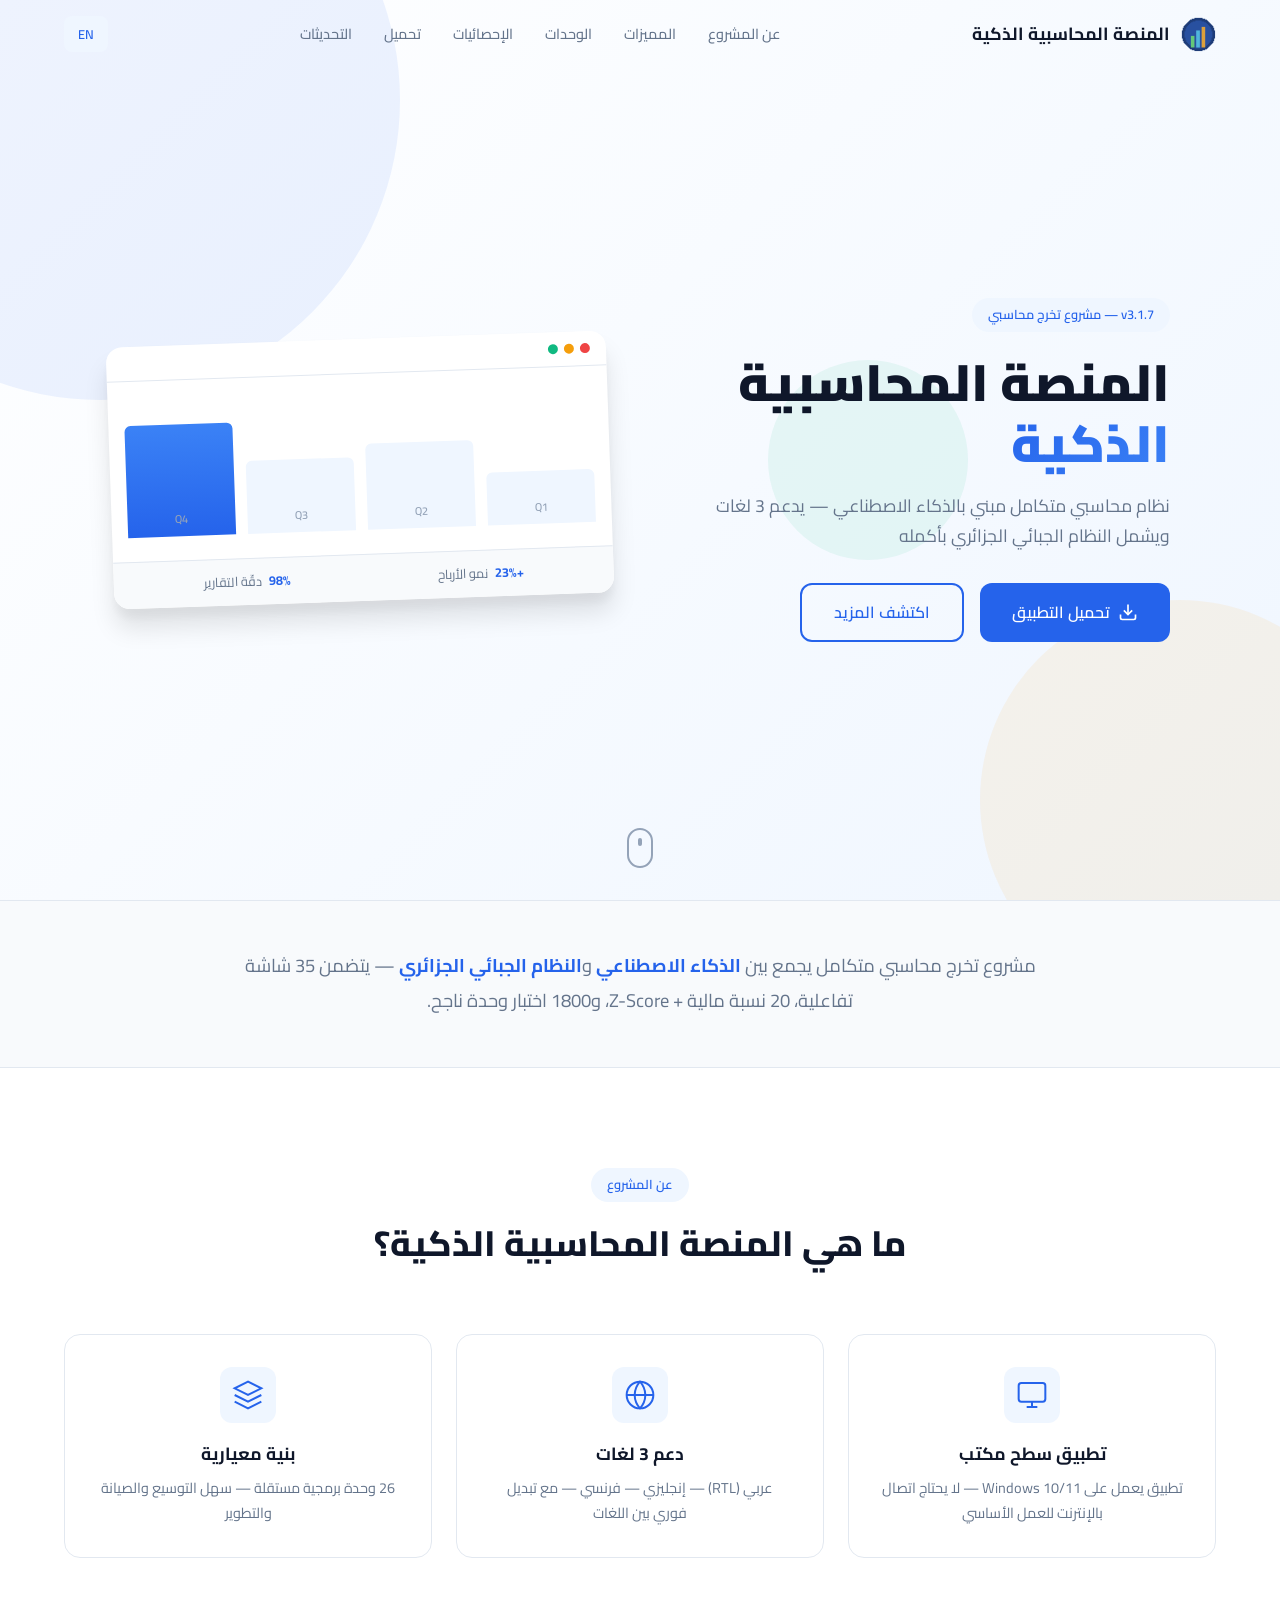
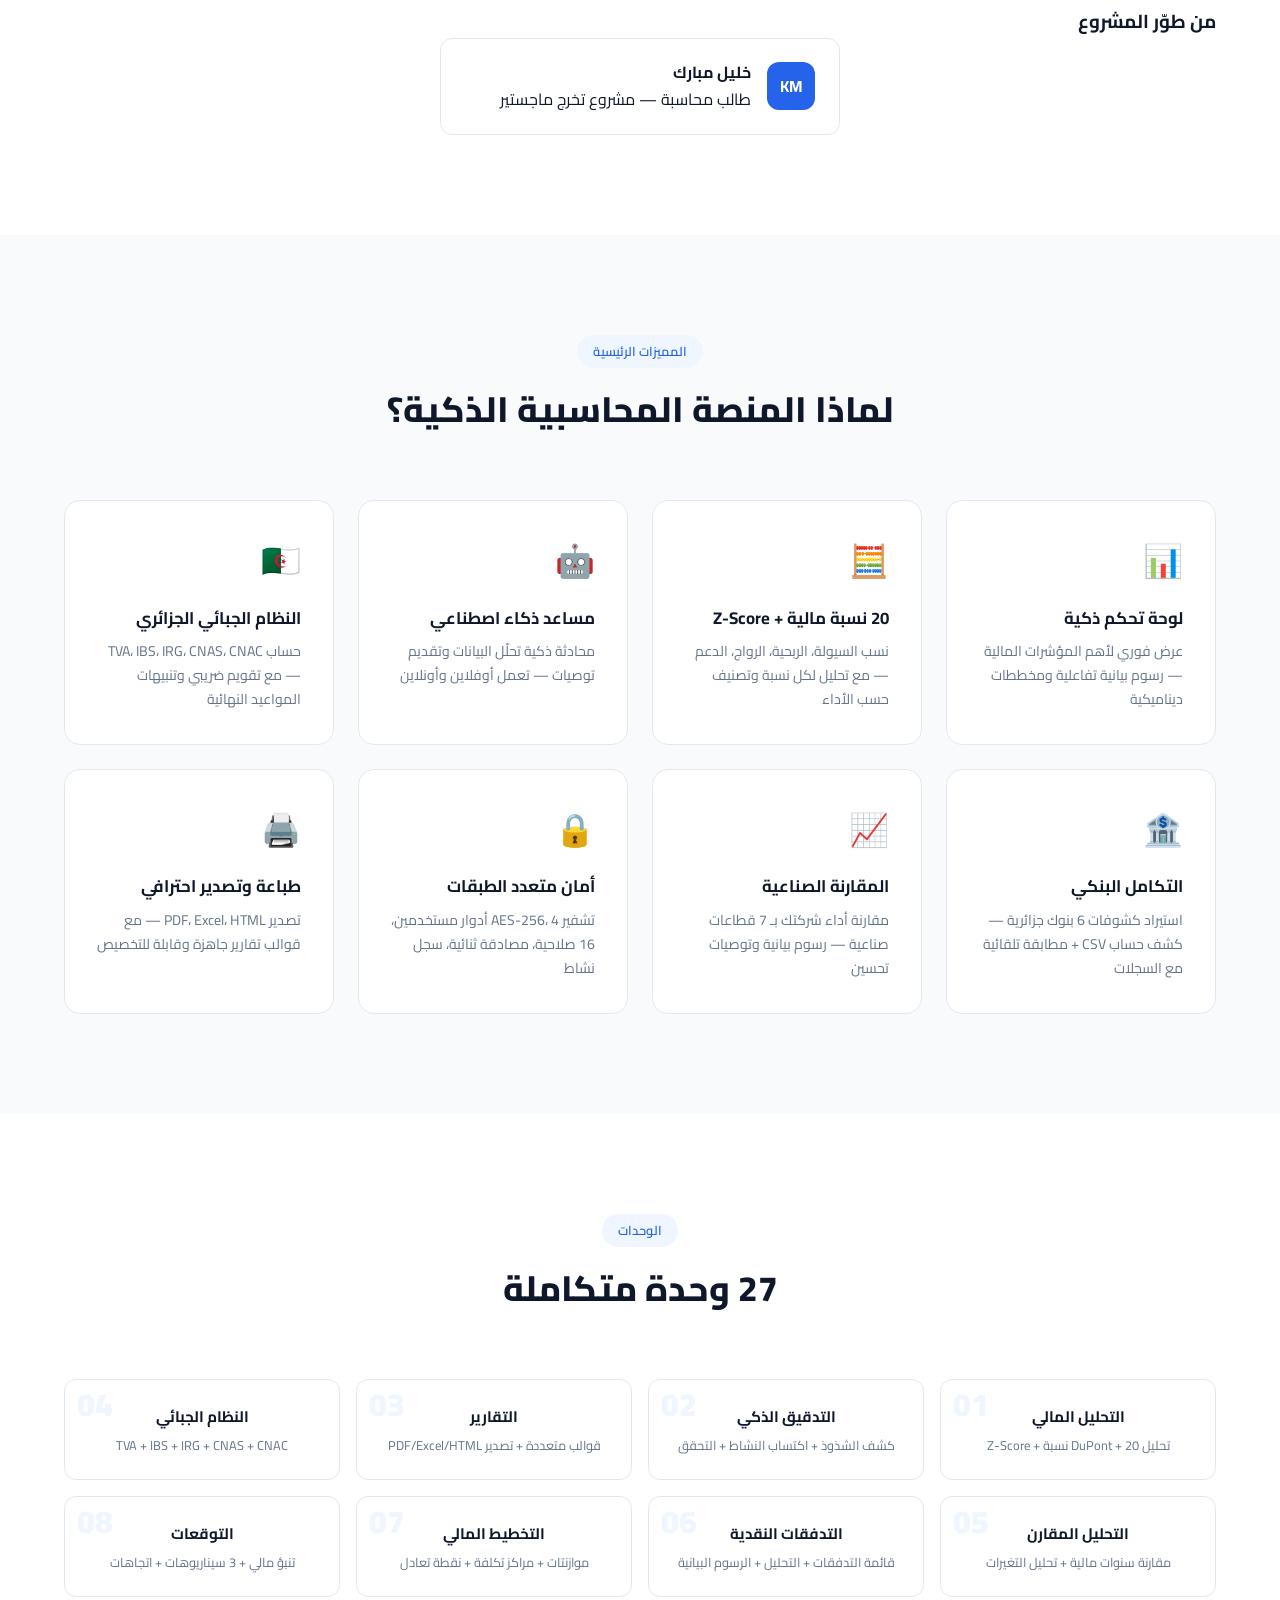
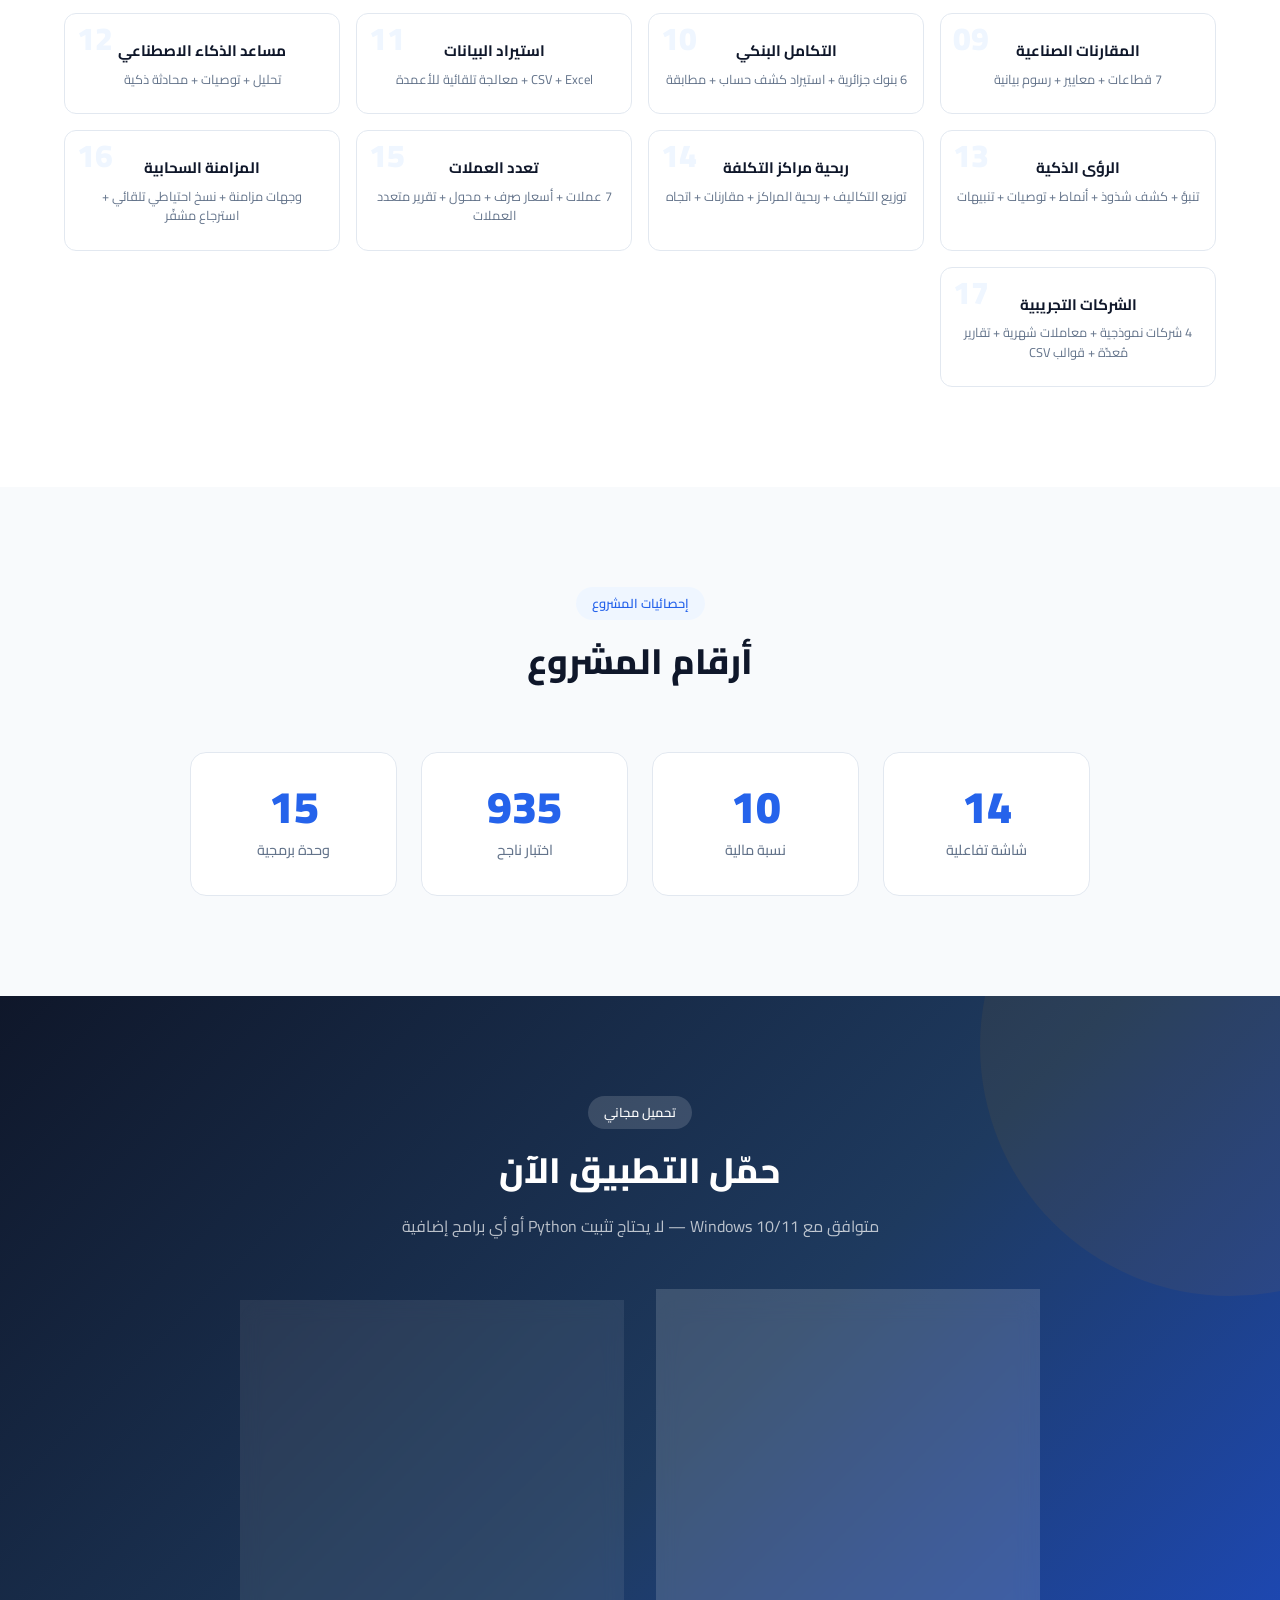
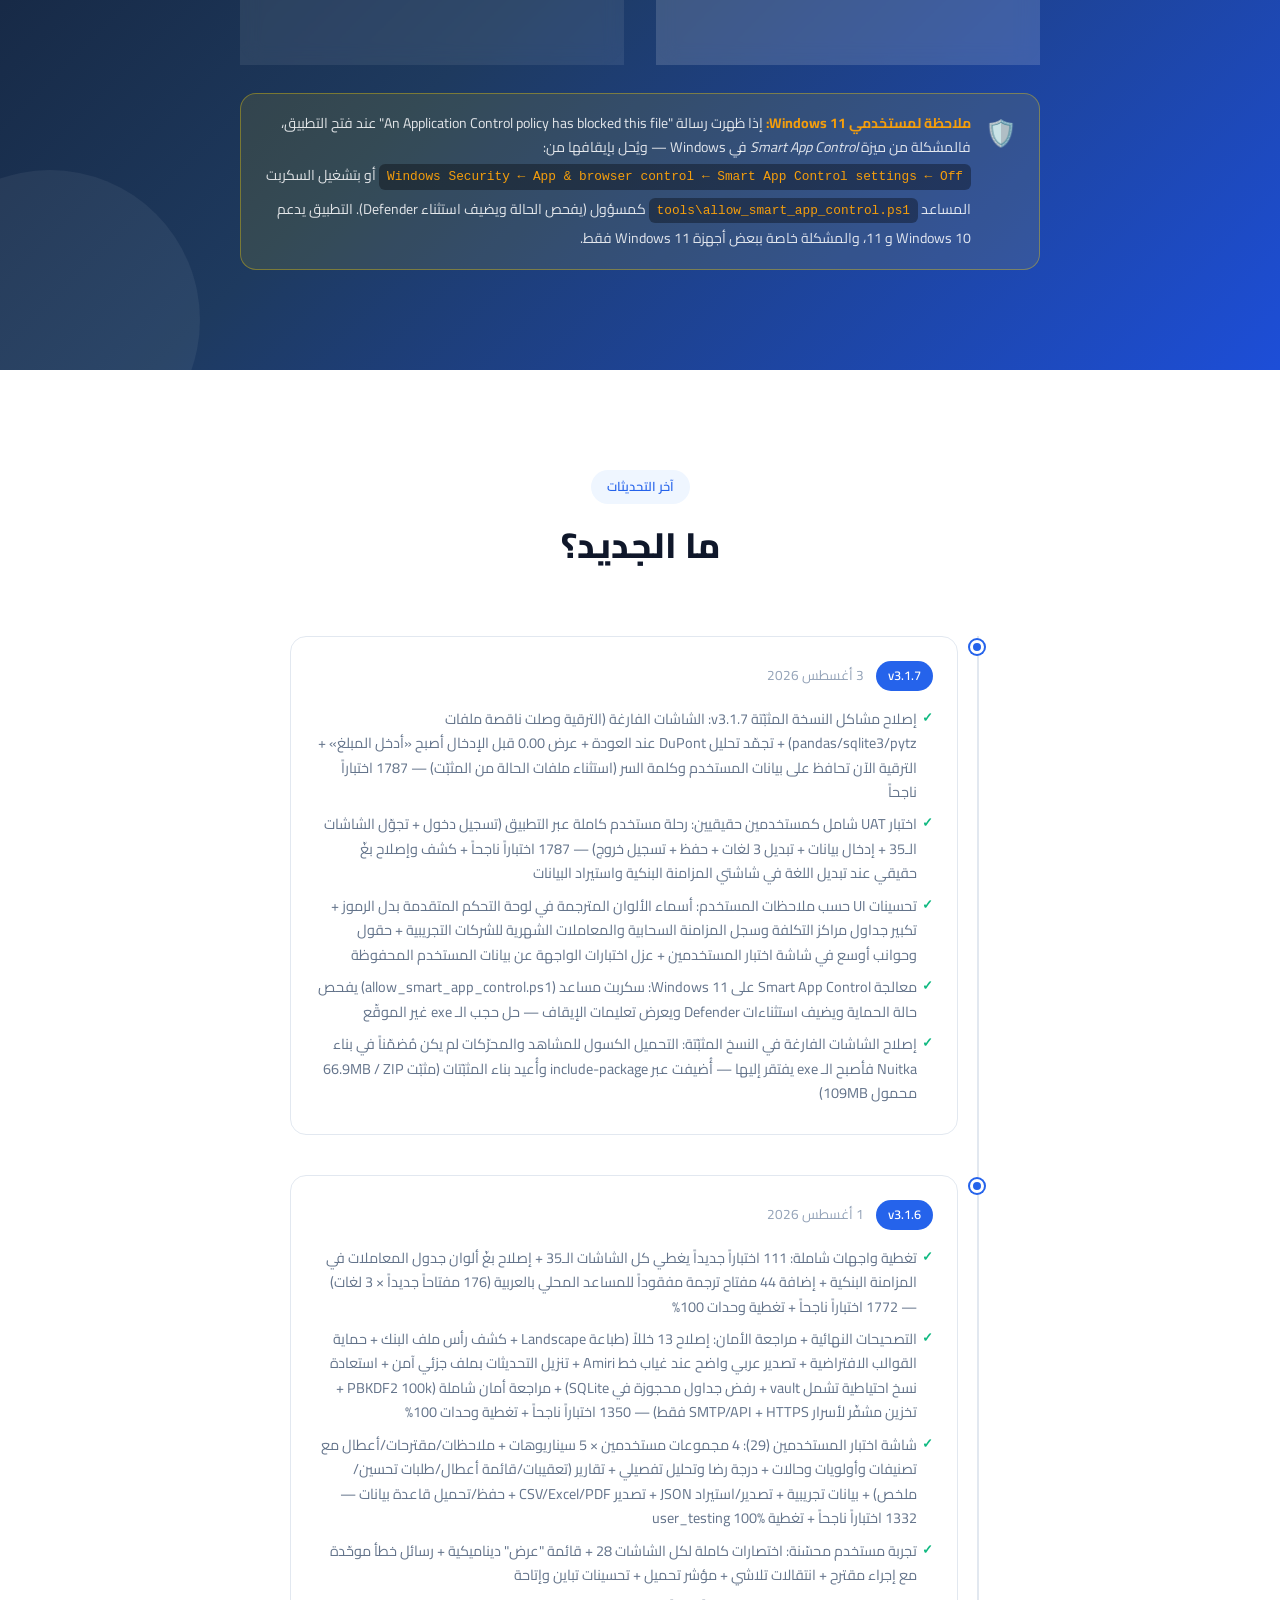
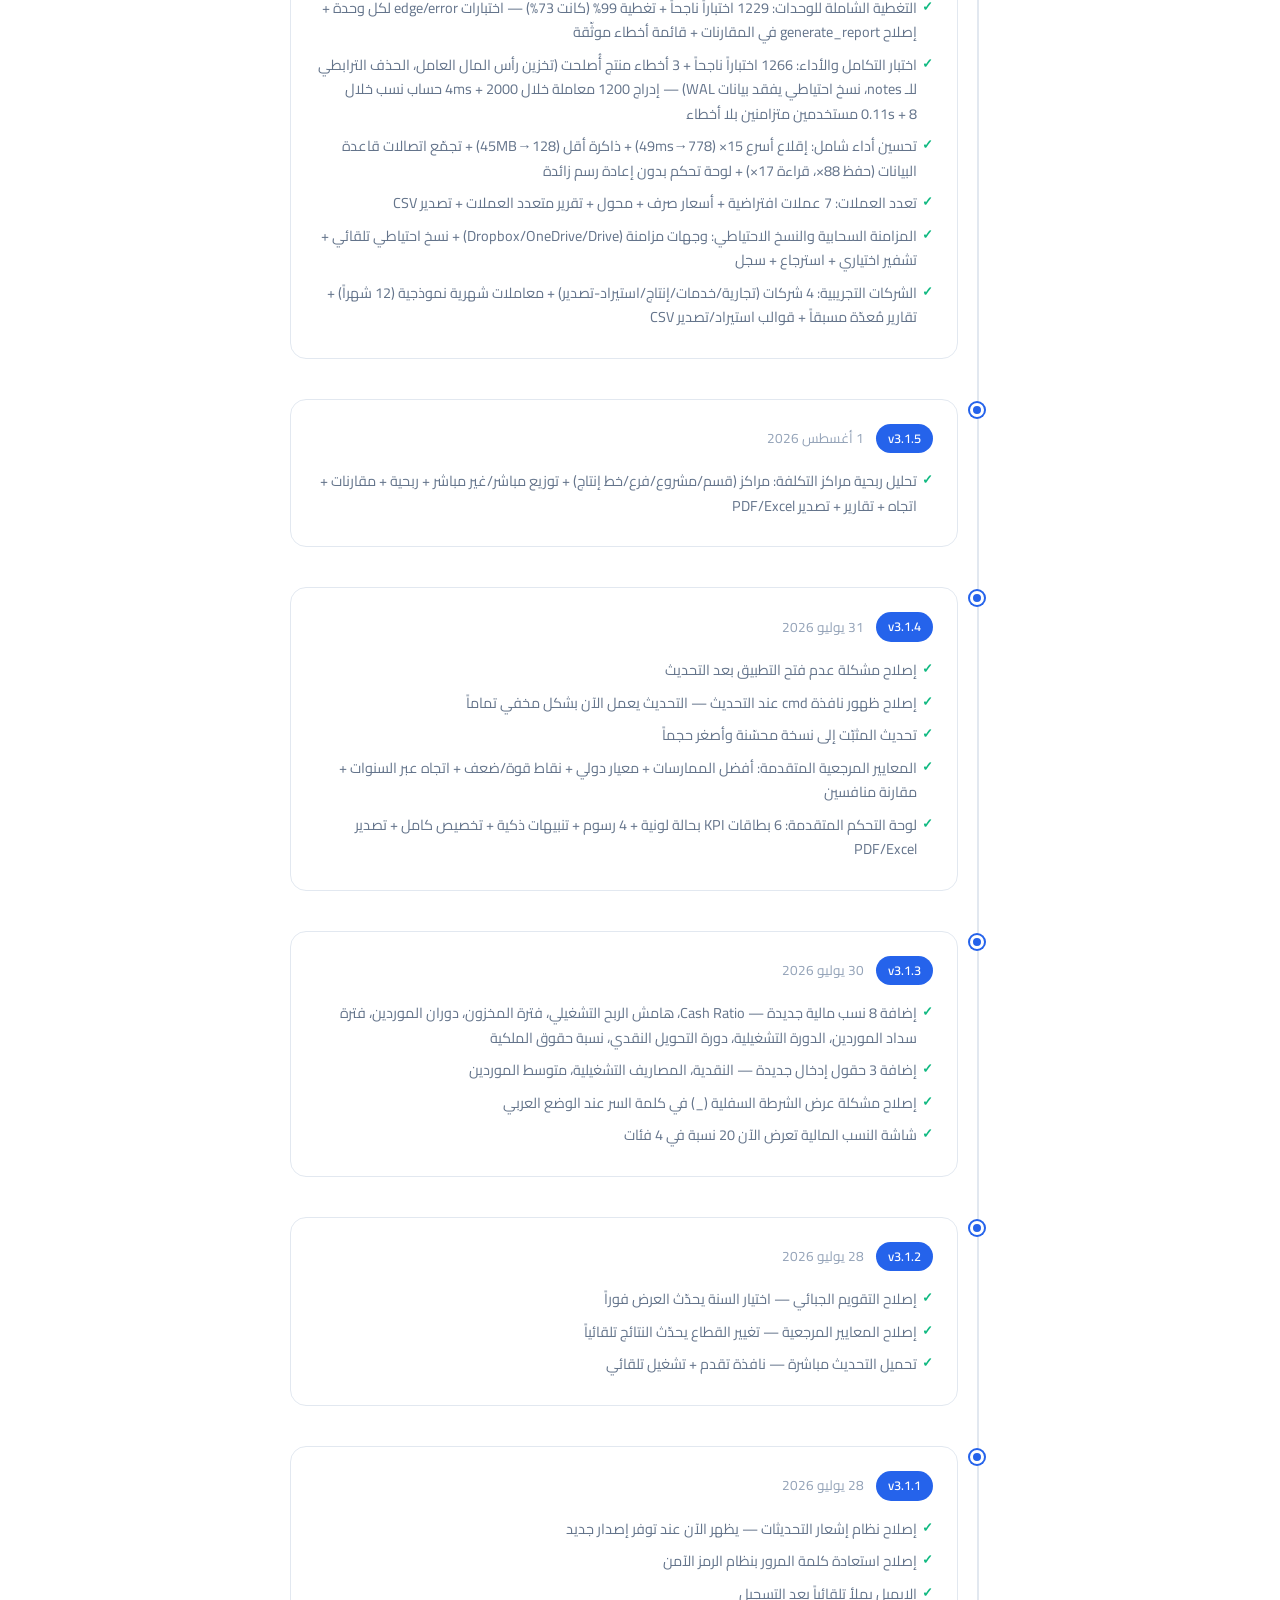
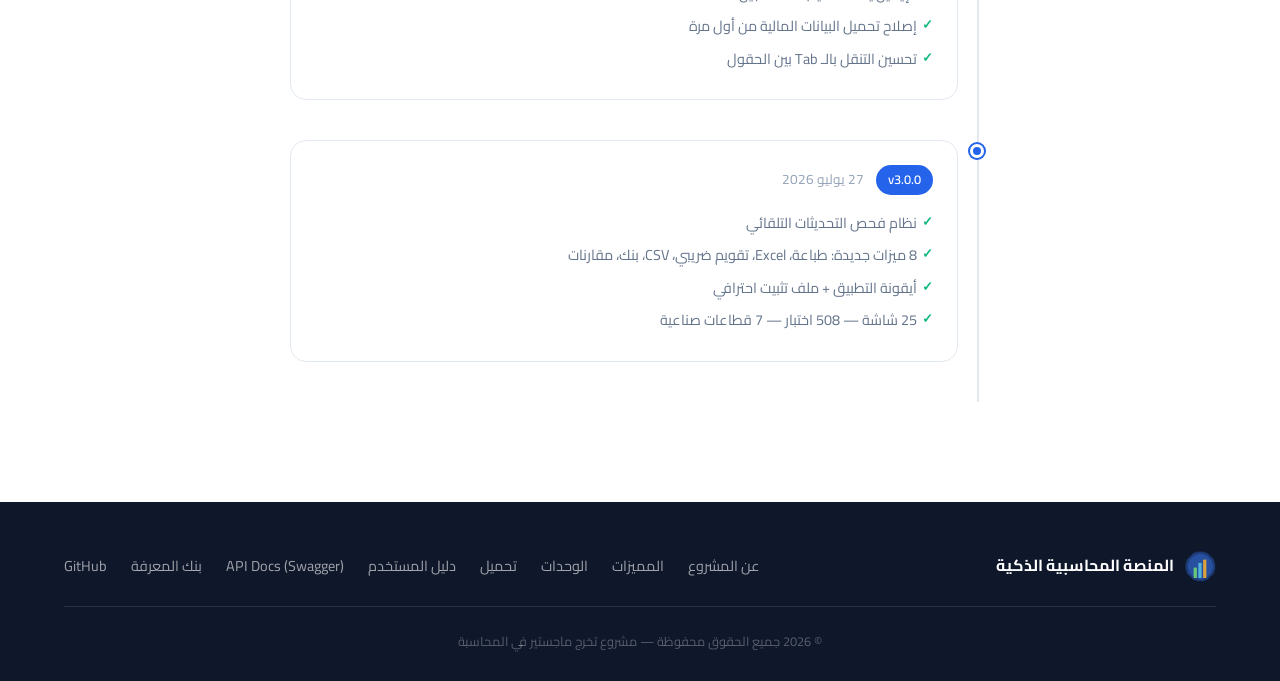
==== commit 8eb58636: "docs: session 66 final - 1800 tests (4 perf + 9 exporters), exporter layer migrated to 3 views, repo" ====
--- a/docs/index.html
+++ b/docs/index.html
@@ -138,7 +138,7 @@
     <div class="container">
         <p class="intro-text" data-aos="fade-up" data-i18n="intro">
             مشروع تخرج محاسبي متكامل يجمع بين <strong>الذكاء الاصطناعي</strong> و<strong>النظام الجبائي الجزائري</strong> —
-            يتضمن 35 شاشة تفاعلية، 20 نسبة مالية + Z-Score، و1787 اختبار وحدة ناجح.
+            يتضمن 35 شاشة تفاعلية، 20 نسبة مالية + Z-Score، و1800 اختبار وحدة ناجح.
         </p>
     </div>
 </section>
@@ -353,7 +353,7 @@
                 <div class="stat-label" data-i18n="stat2">نسبة مالية</div>
             </div>
             <div class="stat-card" data-aos="zoom-in" data-aos-delay="200">
-                <div class="stat-number" data-count="1787">0</div>
+                <div class="stat-number" data-count="1800">0</div>
                 <div class="stat-label" data-i18n="stat3">اختبار ناجح</div>
             </div>
             <div class="stat-card" data-aos="zoom-in" data-aos-delay="300">
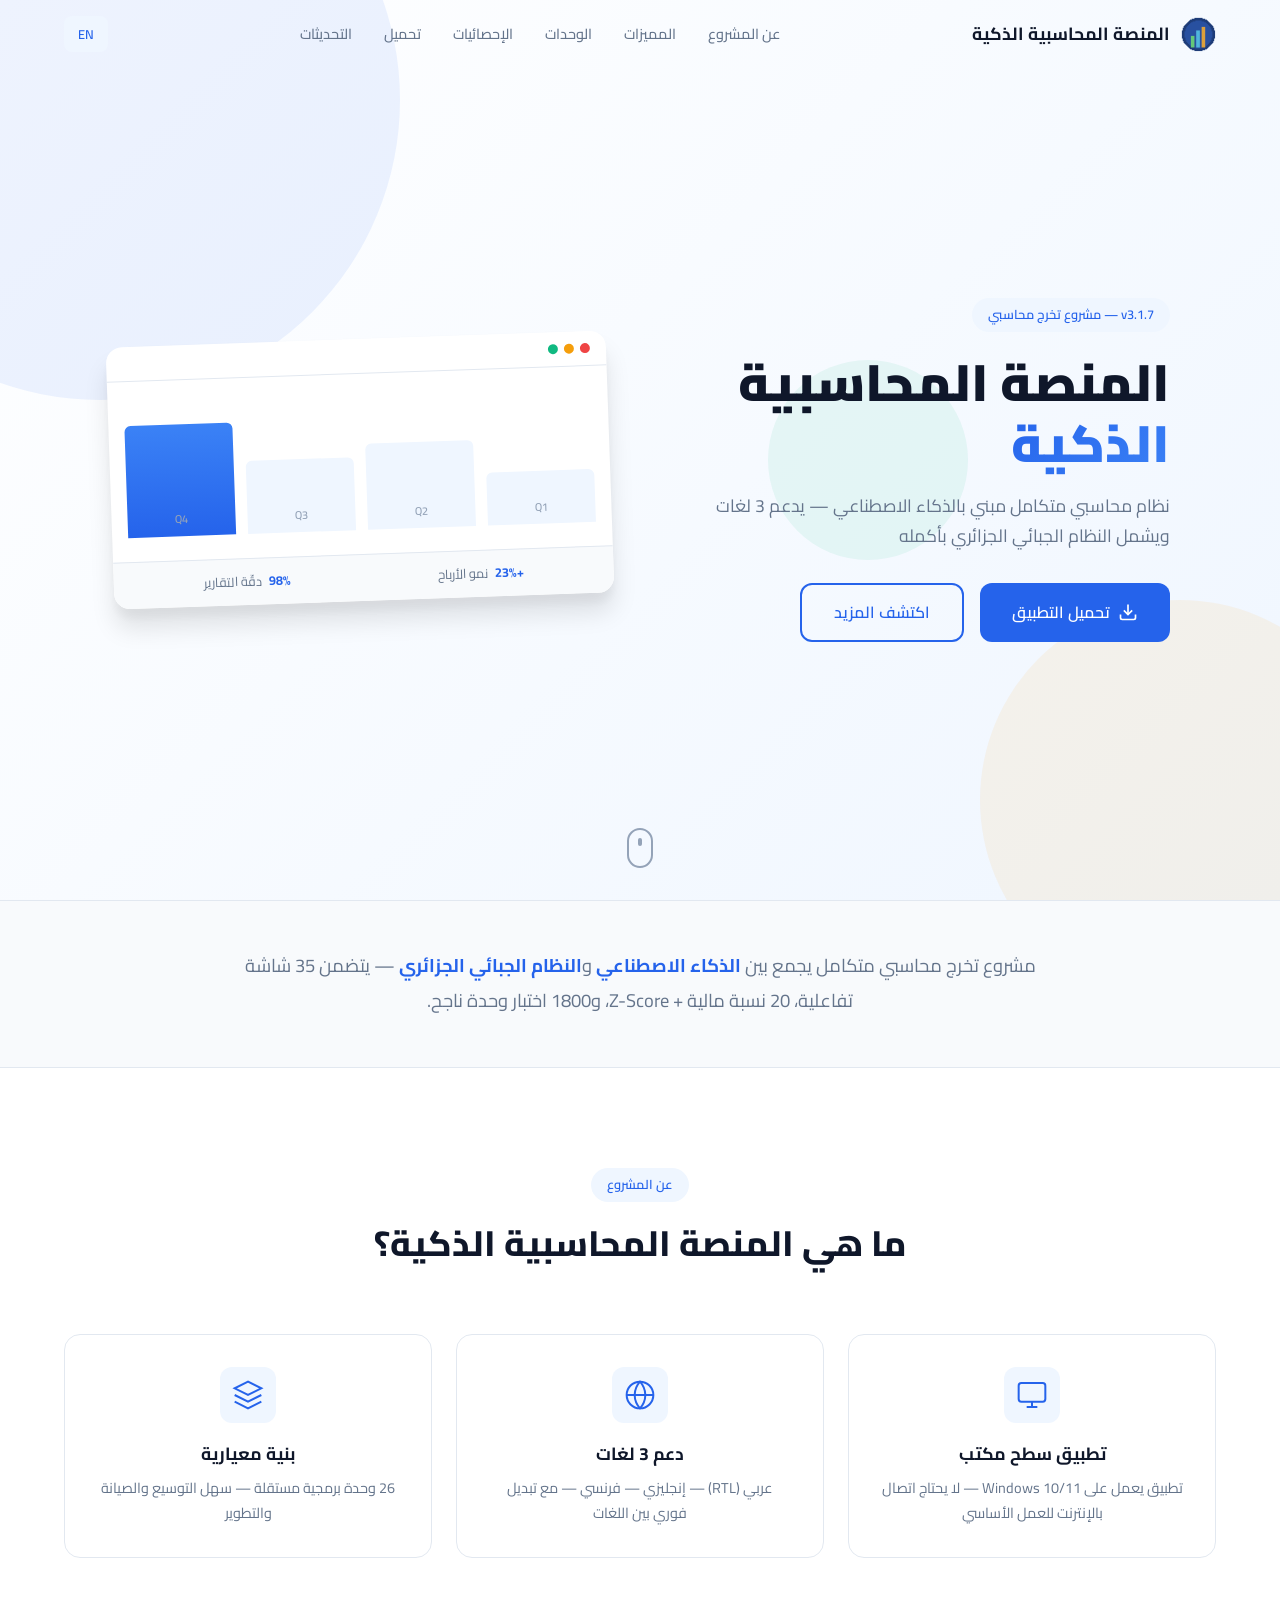
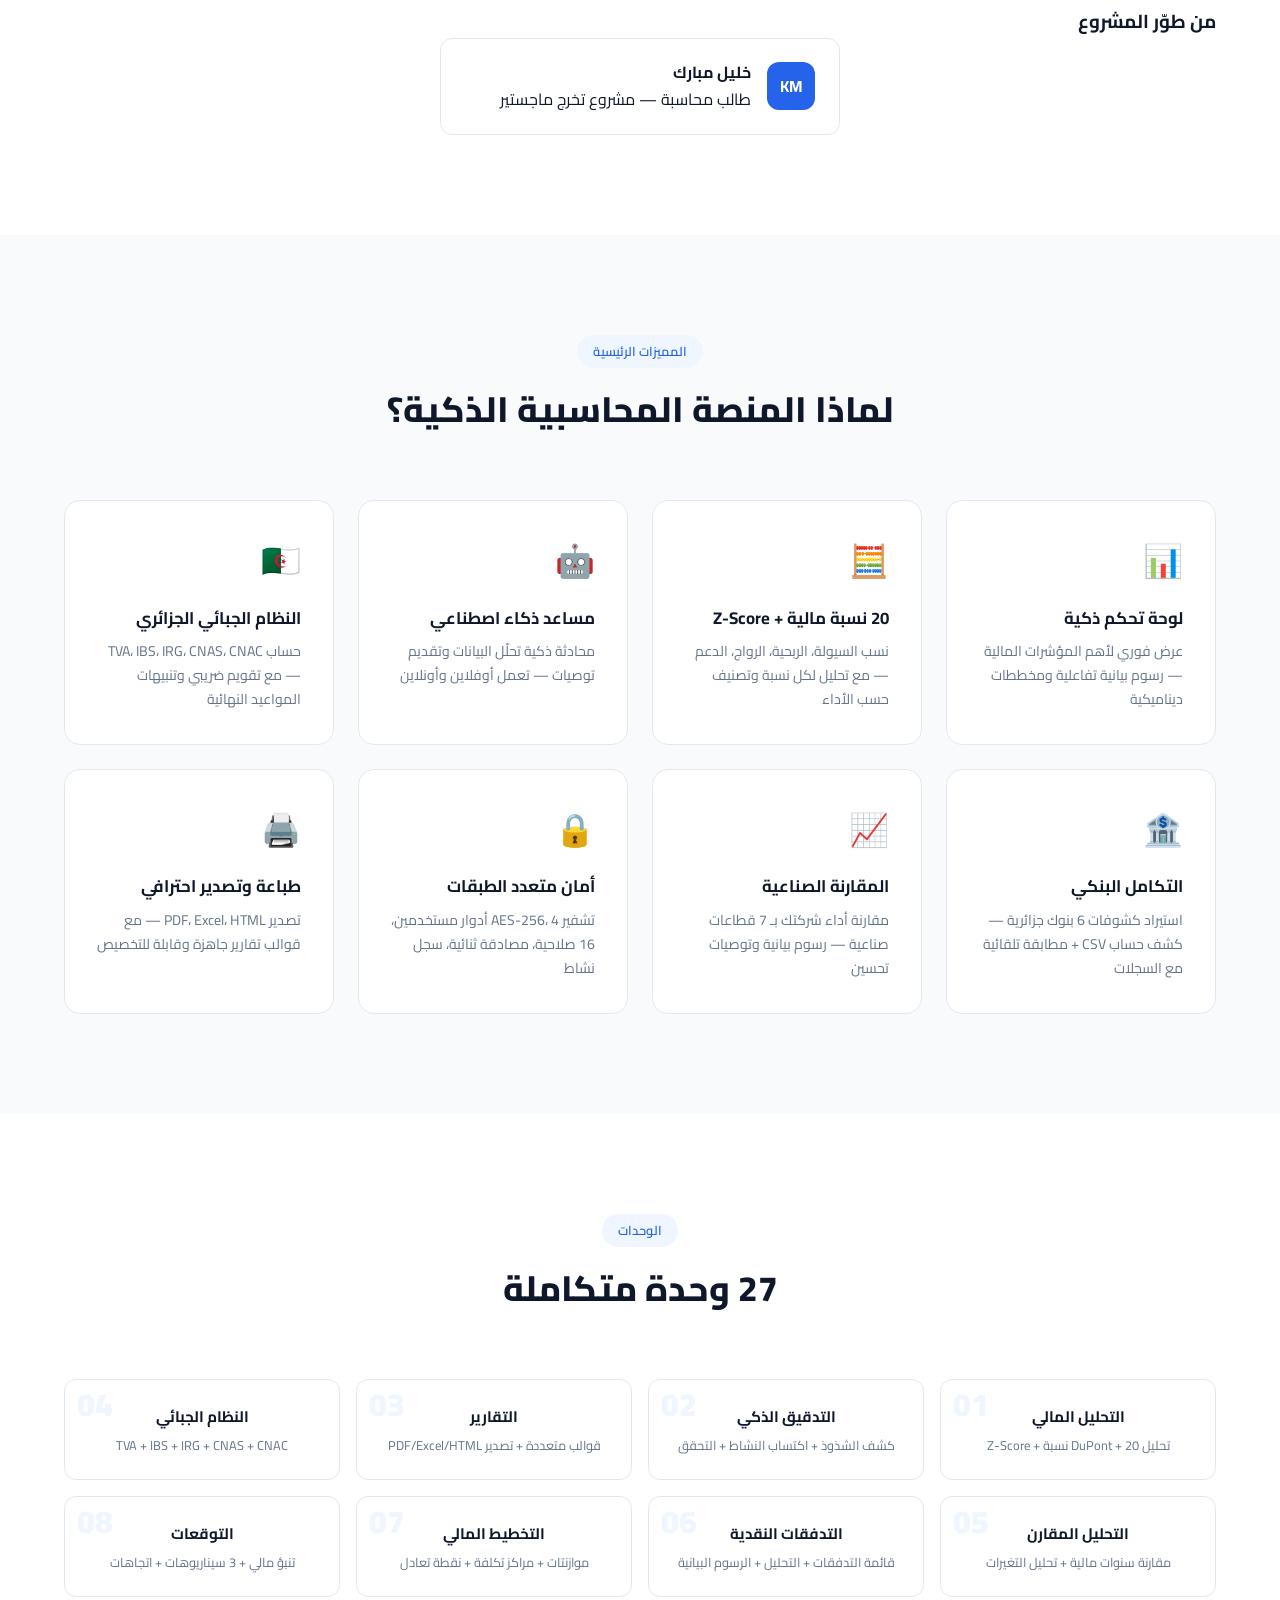
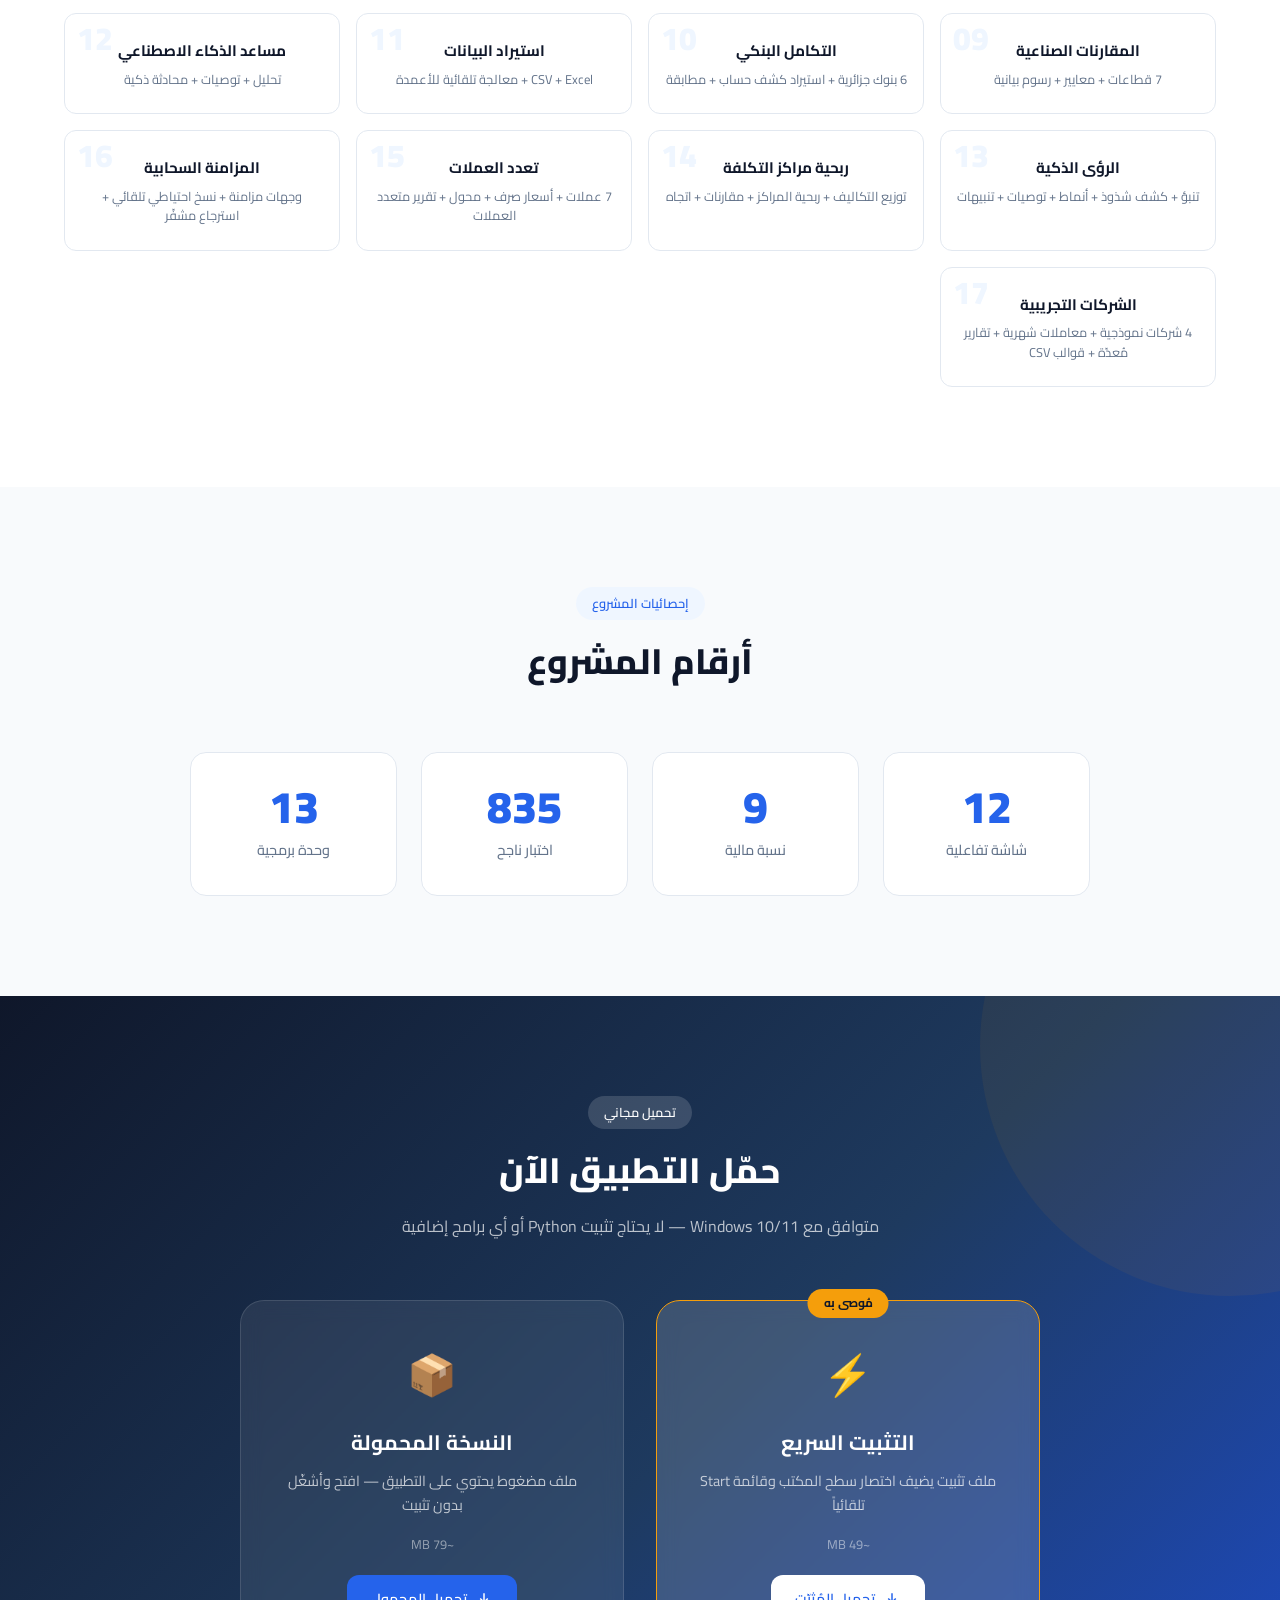
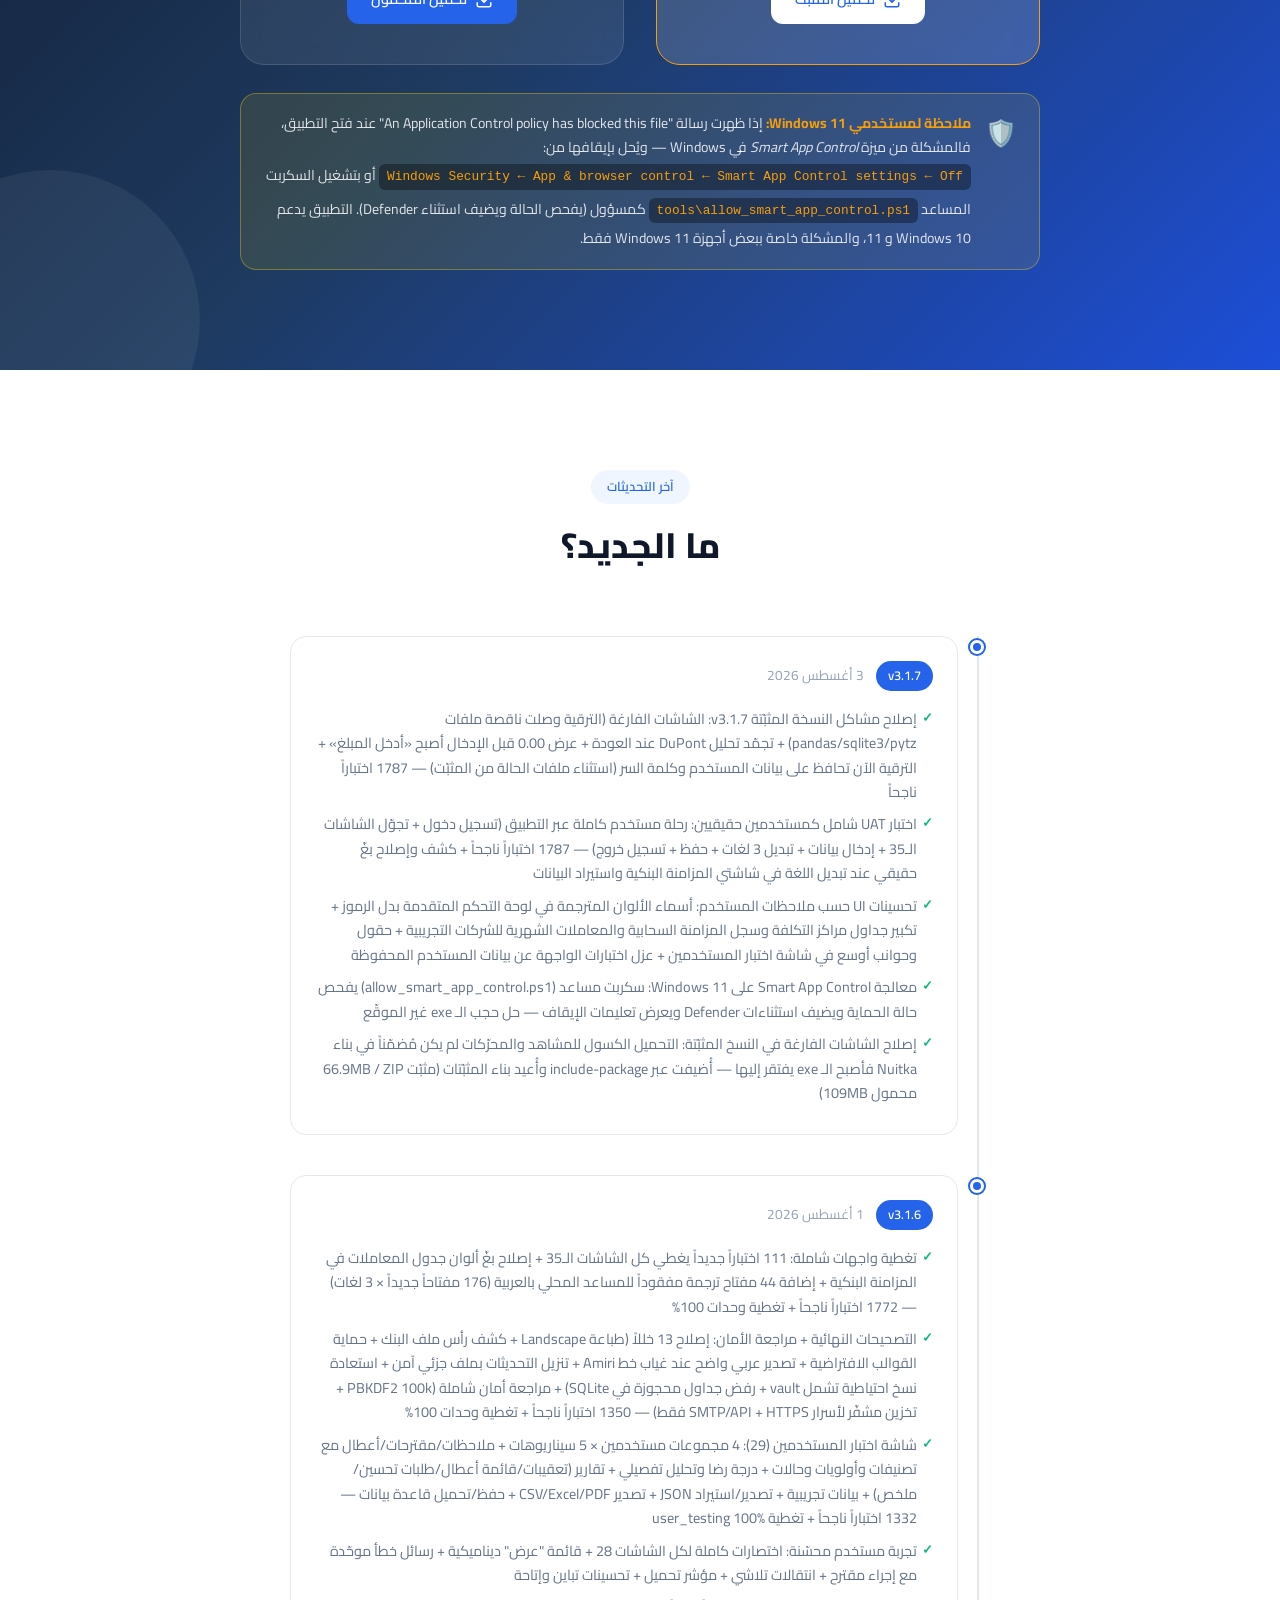
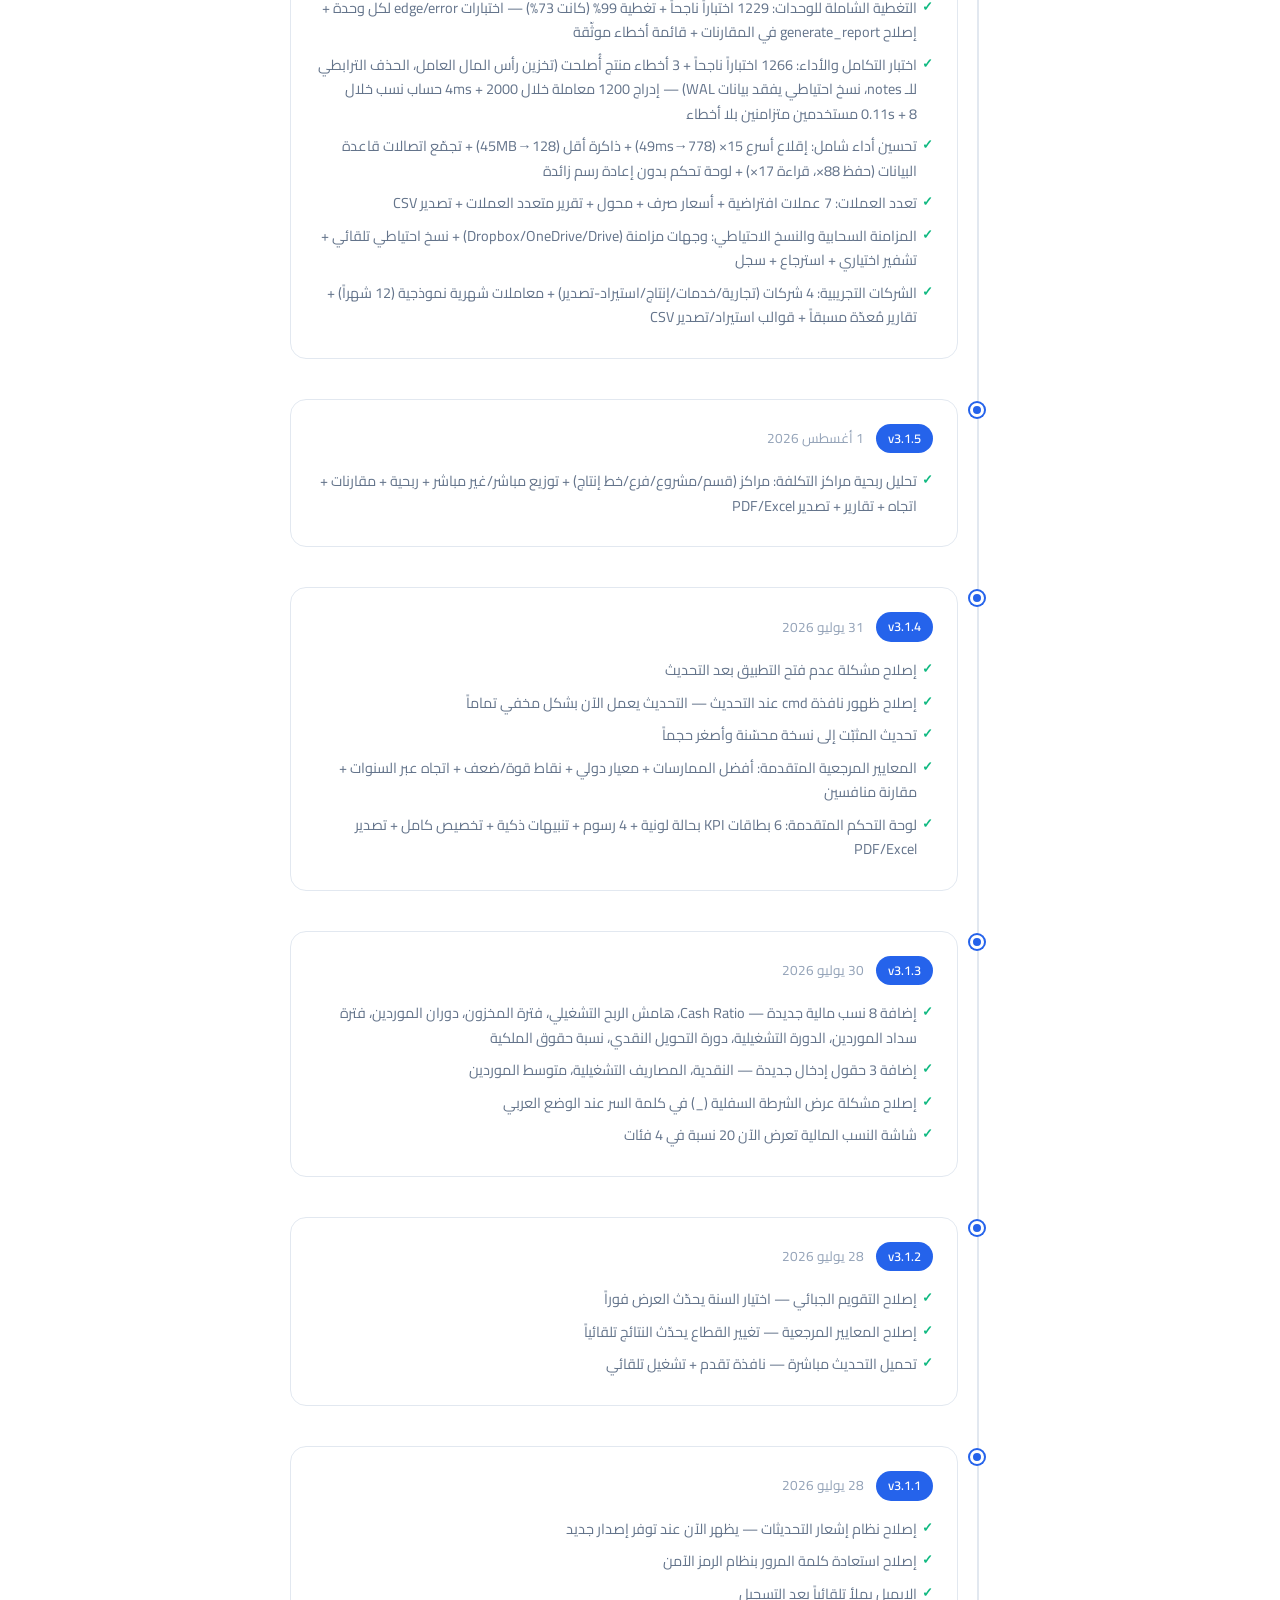
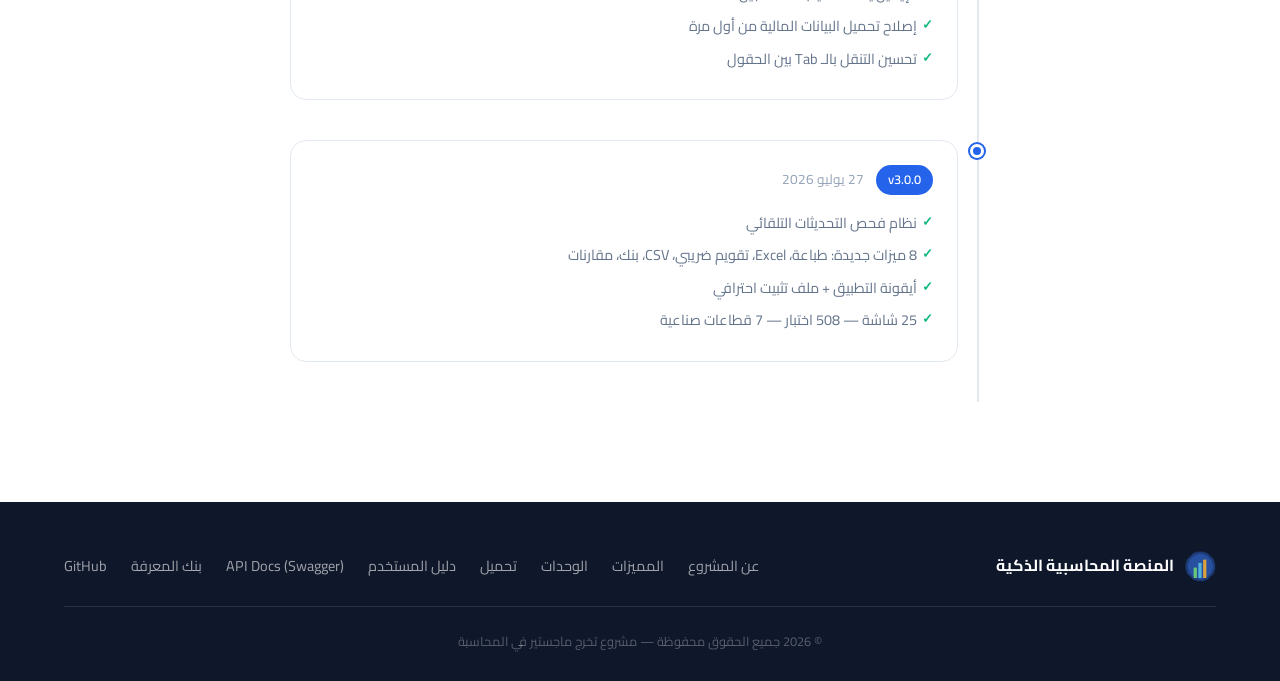
==== commit 8c93fdba: "chore: ISO 9001 readiness — fix CI (pypdf dev dep), unify versions, docs 35 screens, quality policy " ====
--- a/docs/index.html
+++ b/docs/index.html
@@ -4,7 +4,7 @@
     <meta charset="UTF-8">
     <meta name="viewport" content="width=device-width, initial-scale=1.0">
     <title>المنصة المحاسبية الذكية | Smart Accounting Platform</title>
-    <meta name="description" content="منصة محاسبية ذكية متكاملة — 27 شاشة، 20 نسبة مالية + Z-Score، 7 قطاعات صناعية، 6 بنوك جزائرية. نظام جبائي جزائري كامل مع تحليل مالي بالذكاء الاصطناعي.">
+    <meta name="description" content="منصة محاسبية ذكية متكاملة — 35 شاشة، 20 نسبة مالية + Z-Score، 7 قطاعات صناعية، 6 بنوك جزائرية. نظام جبائي جزائري كامل مع تحليل مالي بالذكاء الاصطناعي.">
     <meta name="keywords" content="محاسبة, منصة محاسبية, نظام محاسبي, جزائر, ضرائب, تحليل مالي, Smart Accounting, accounting platform, Algeria">
     <meta name="author" content="Khelifi Mebarek">
     <meta name="robots" content="index, follow">
@@ -12,7 +12,7 @@
     <!-- Open Graph -->
     <meta property="og:type" content="website">
     <meta property="og:title" content="المنصة المحاسبية الذكية">
-    <meta property="og:description" content="نظام محاسبي متكامل — 27 شاشة، 20 نسبة مالية + Z-Score، 6 بنوك جزائرية، نظام جبائي كامل">
+    <meta property="og:description" content="نظام محاسبي متكامل — 35 شاشة، 20 نسبة مالية + Z-Score، 6 بنوك جزائرية، نظام جبائي كامل">
     <meta property="og:image" content="https://khalilmebarek-creator.github.io/SmartAccounting/logo_full.png">
     <meta property="og:url" content="https://khalilmebarek-creator.github.io/SmartAccounting/">
     <meta property="og:locale" content="ar_DZ">
@@ -22,7 +22,7 @@
     <!-- Twitter Card -->
     <meta name="twitter:card" content="summary_large_image">
     <meta name="twitter:title" content="المنصة المحاسبية الذكية">
-    <meta name="twitter:description" content="نظام محاسبي متكامل — 27 شاشة، 20 نسبة مالية + Z-Score، نظام جبائي جزائري">
+    <meta name="twitter:description" content="نظام محاسبي متكامل — 35 شاشة، 20 نسبة مالية + Z-Score، نظام جبائي جزائري">
     <meta name="twitter:image" content="https://khalilmebarek-creator.github.io/SmartAccounting/logo_full.png">
 
     <!-- Canonical -->
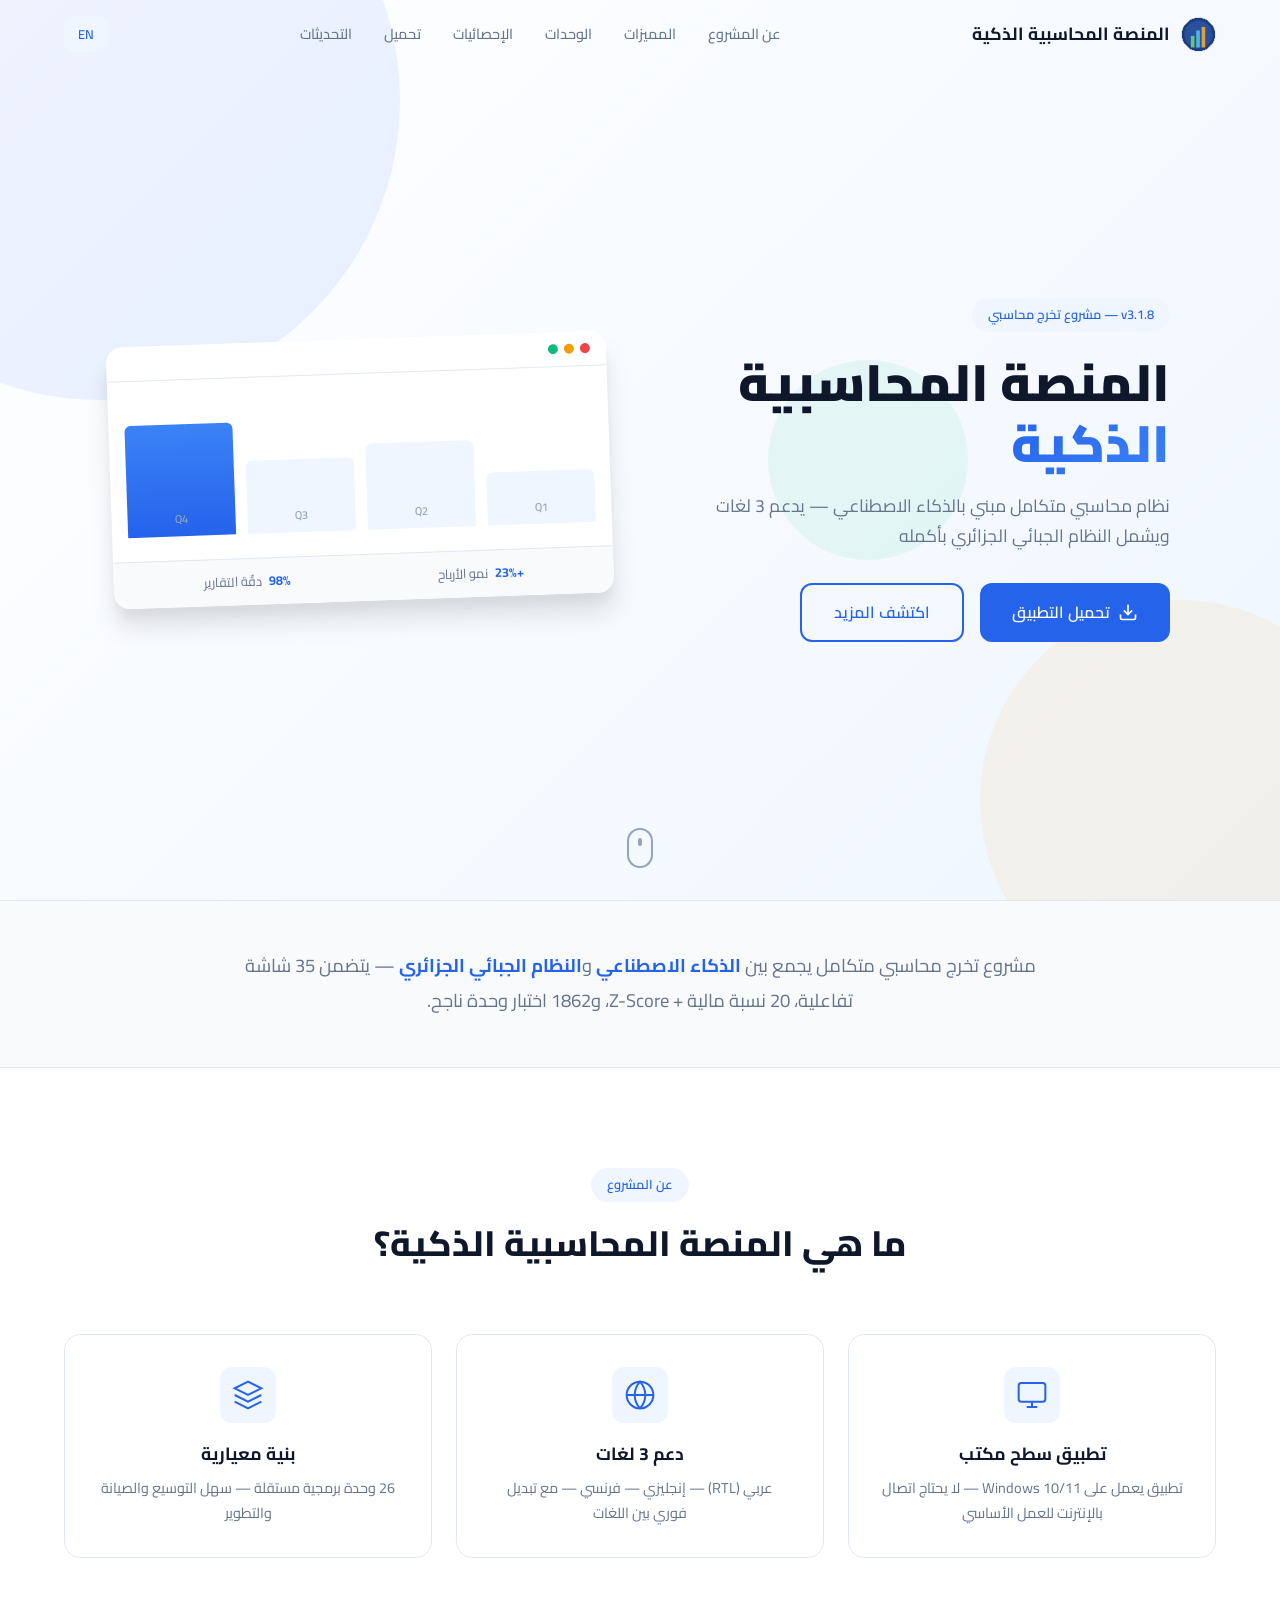
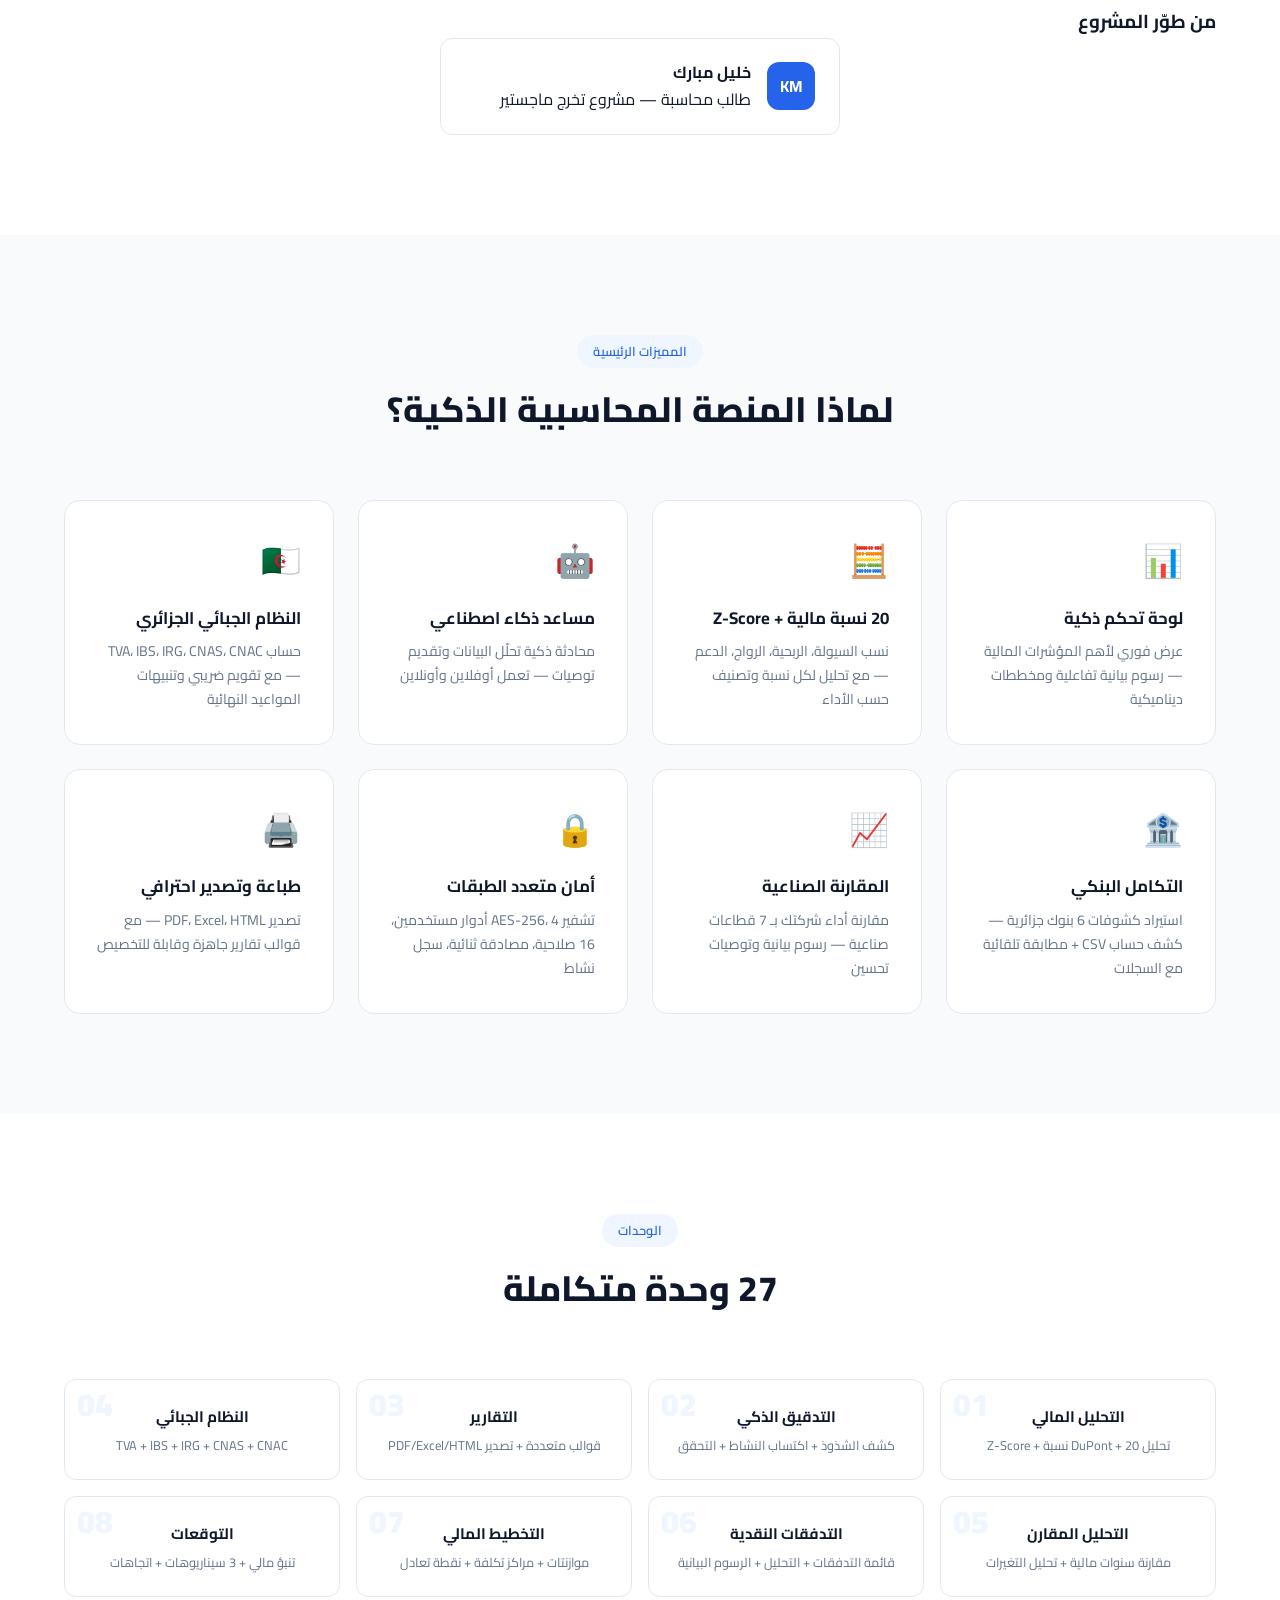
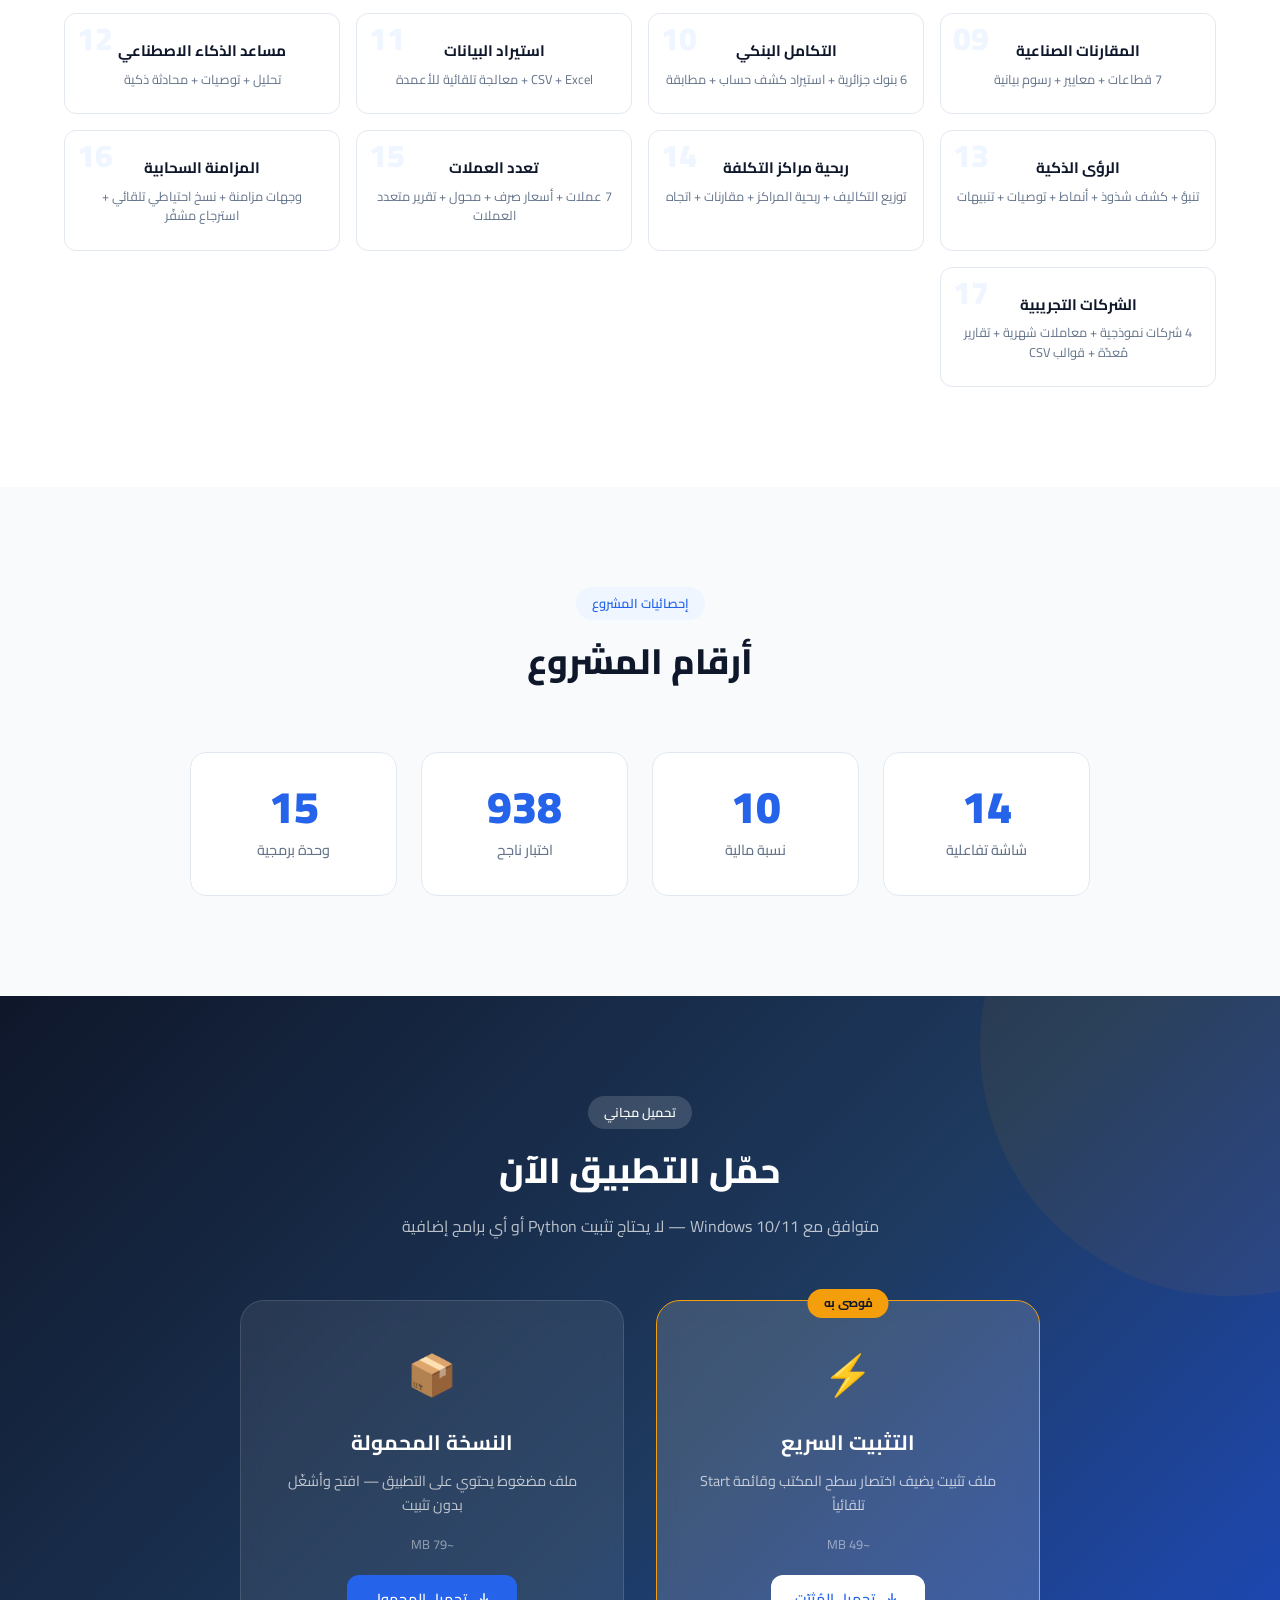
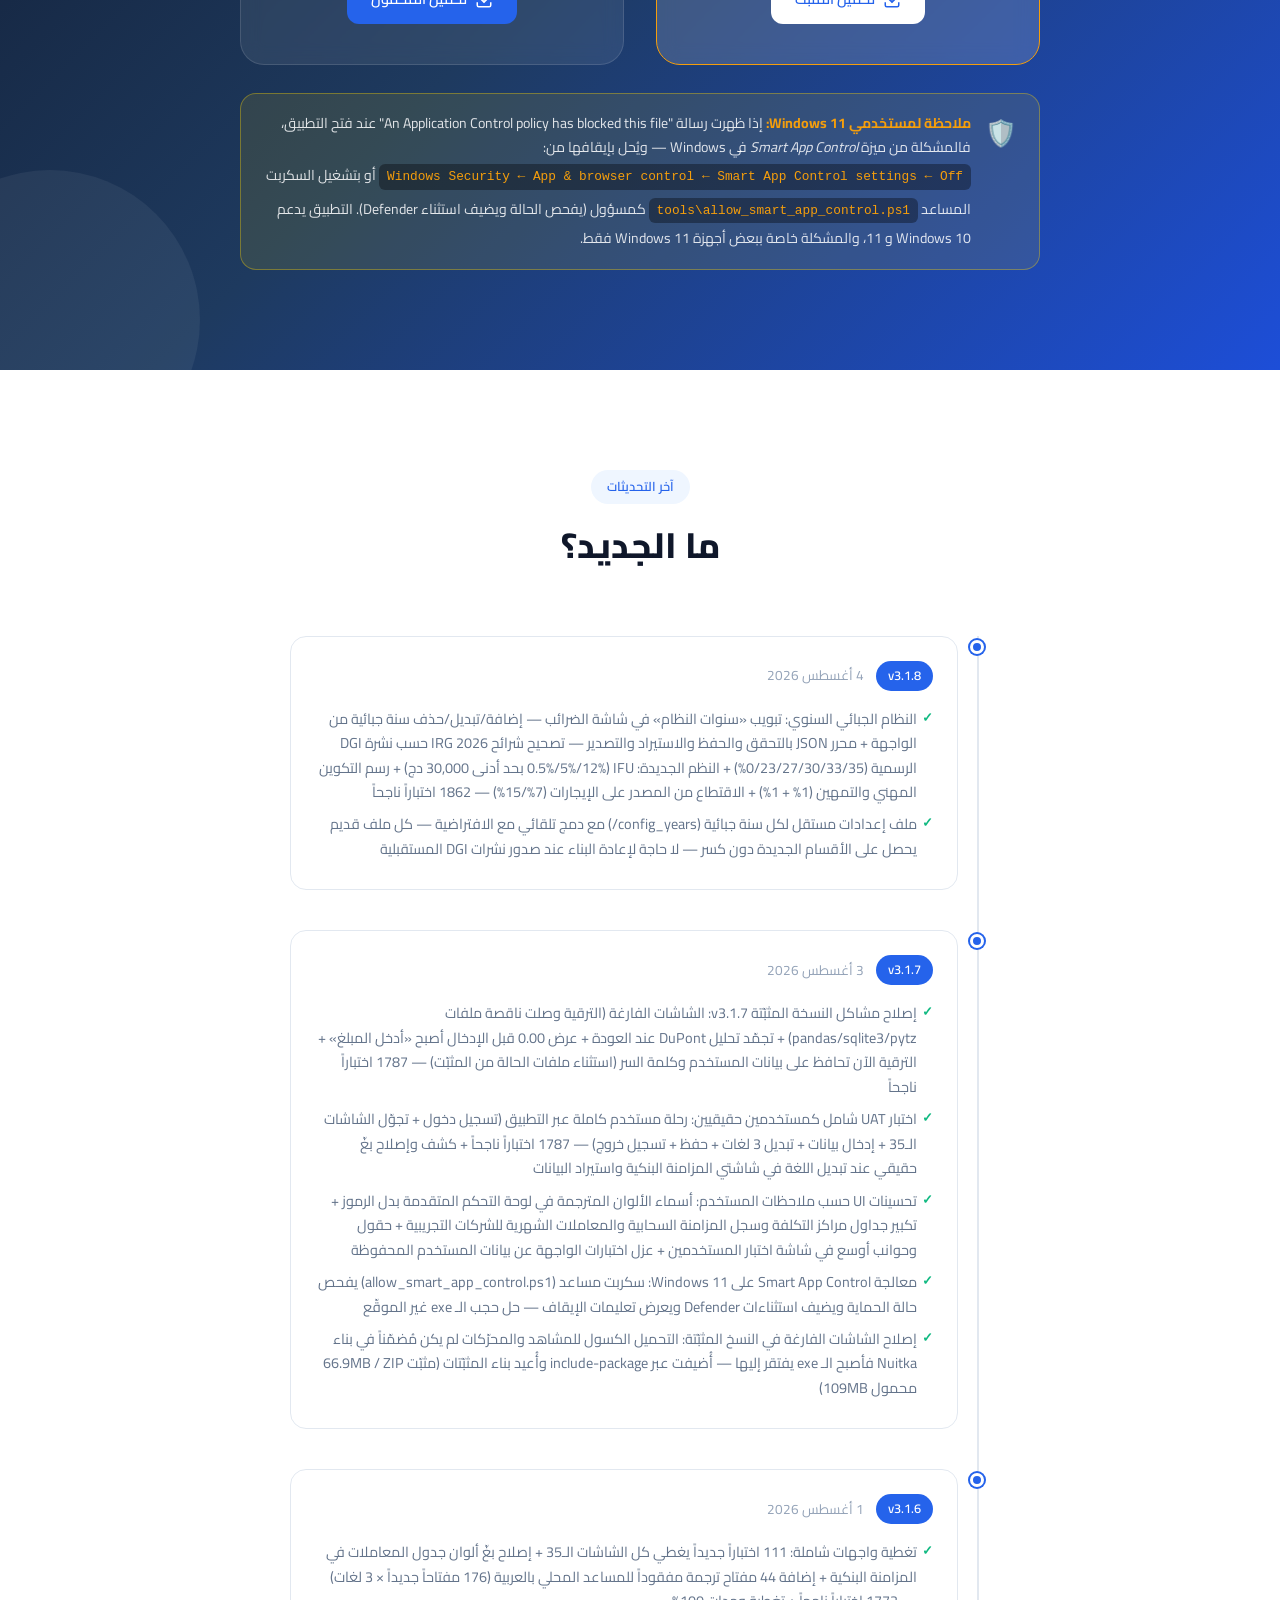
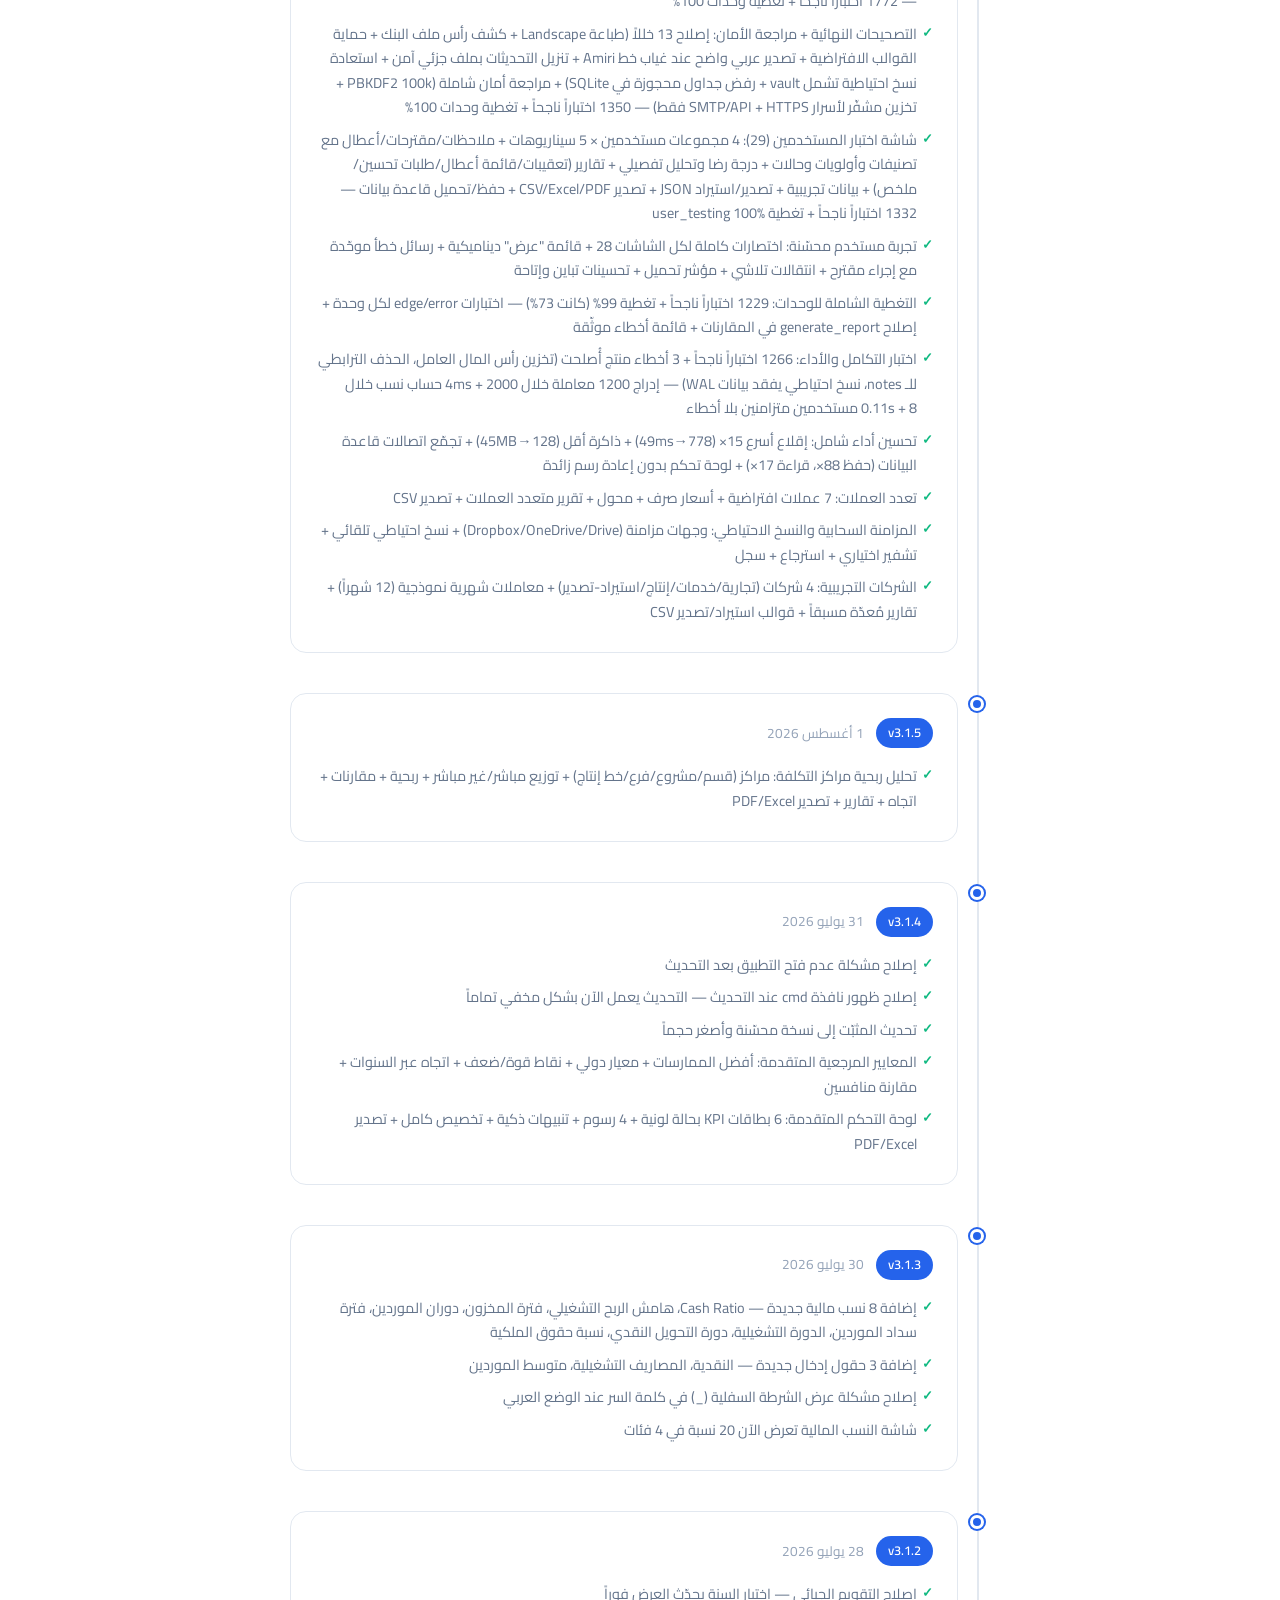
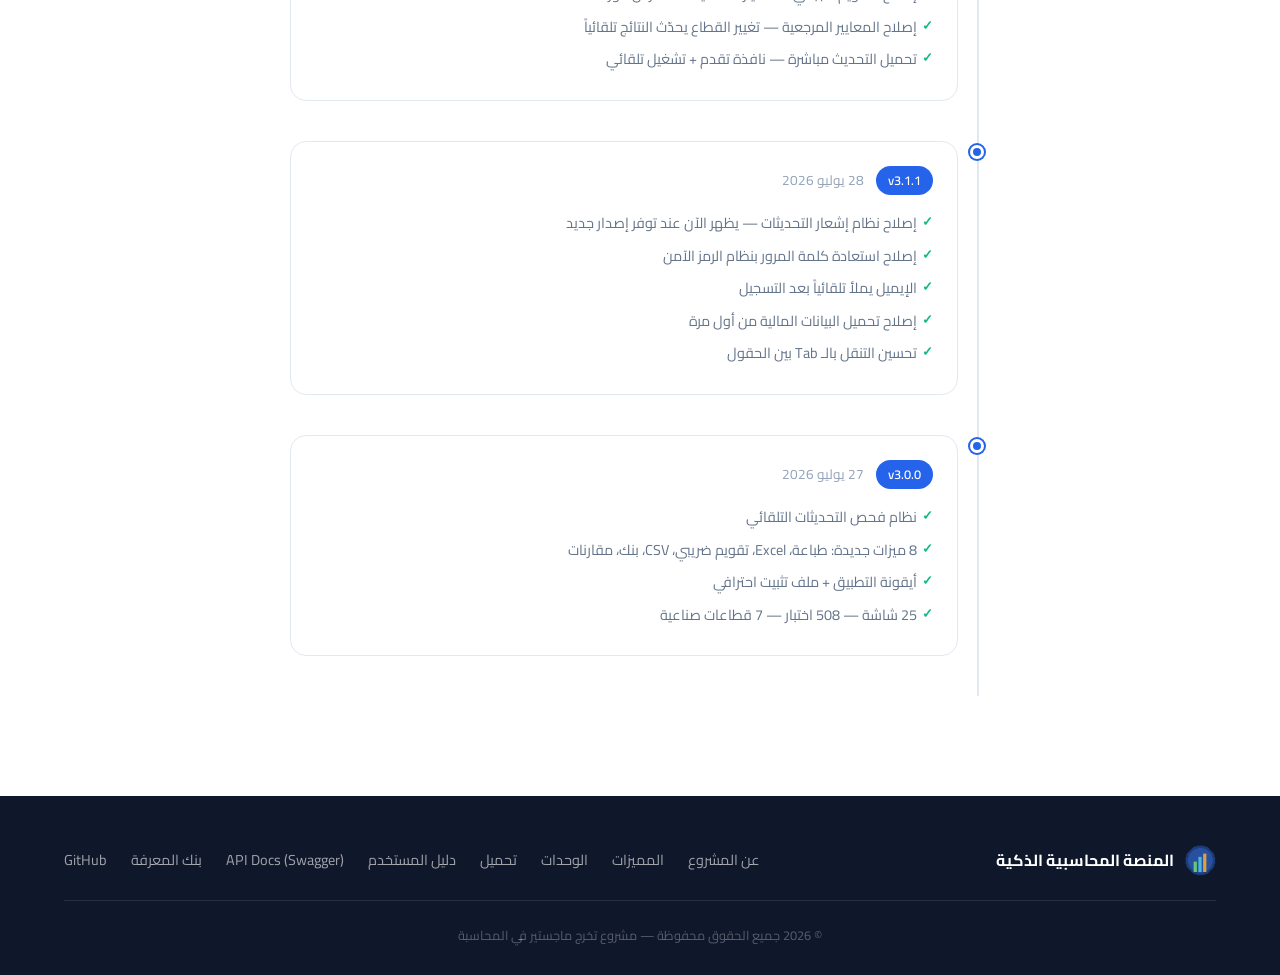
==== commit f92d9eef: "release(v3.1.8): bump version + annual tax system years via DGI 2026 bulletin" ====
--- a/docs/index.html
+++ b/docs/index.html
@@ -53,7 +53,7 @@
         "operatingSystem": "Windows 10/11",
         "offers": { "@type": "Offer", "price": "0", "priceCurrency": "DZD" },
         "description": "نظام محاسبي متكامل يدعم 3 لغات مع نظام جبائي جزائري كامل و20 نسبة مالية + Z-Score",
-        "softwareVersion": "3.1.7",
+        "softwareVersion": "3.1.8",
         "screenshot": "https://khalilmebarek-creator.github.io/SmartAccounting/logo_full.png"
     }
     </script>
@@ -97,7 +97,7 @@
     </div>
     <div class="container hero-content">
         <div class="hero-text" data-aos="fade-left" data-aos-delay="100">
-            <div class="hero-badge" data-i18n="hero_badge">v3.1.7 — مشروع تخرج محاسبي</div>
+            <div class="hero-badge" data-i18n="hero_badge">v3.1.8 — مشروع تخرج محاسبي</div>
             <h1 data-i18n="hero_title">المنصة المحاسبية<br><span class="text-gradient">الذكية</span></h1>
             <p class="hero-desc" data-i18n="hero_desc">نظام محاسبي متكامل مبني بالذكاء الاصطناعي — يدعم 3 لغات ويشمل النظام الجبائي الجزائري بأكمله</p>
             <div class="hero-buttons">
@@ -138,7 +138,7 @@
     <div class="container">
         <p class="intro-text" data-aos="fade-up" data-i18n="intro">
             مشروع تخرج محاسبي متكامل يجمع بين <strong>الذكاء الاصطناعي</strong> و<strong>النظام الجبائي الجزائري</strong> —
-            يتضمن 35 شاشة تفاعلية، 20 نسبة مالية + Z-Score، و1800 اختبار وحدة ناجح.
+            يتضمن 35 شاشة تفاعلية، 20 نسبة مالية + Z-Score، و1862 اختبار وحدة ناجح.
         </p>
     </div>
 </section>
@@ -353,7 +353,7 @@
                 <div class="stat-label" data-i18n="stat2">نسبة مالية</div>
             </div>
             <div class="stat-card" data-aos="zoom-in" data-aos-delay="200">
-                <div class="stat-number" data-count="1800">0</div>
+                <div class="stat-number" data-count="1862">0</div>
                 <div class="stat-label" data-i18n="stat3">اختبار ناجح</div>
             </div>
             <div class="stat-card" data-aos="zoom-in" data-aos-delay="300">
@@ -383,7 +383,7 @@
                 <h3 data-i18n="dl_inst_title">التثبيت السريع</h3>
                 <p data-i18n="dl_inst_desc">ملف تثبيت يضيف اختصار سطح المكتب وقائمة Start تلقائياً</p>
                 <div class="download-size">~49 MB</div>
-                <a href="https://github.com/khalilmebarek-creator/SmartAccounting/releases/download/v3.1.7/SmartAccounting-Setup-v3.1.7.exe" class="btn btn-white" aria-label="تحميل ملف التثبيت">
+                <a href="https://github.com/khalilmebarek-creator/SmartAccounting/releases/download/v3.1.8/SmartAccounting-Setup-v3.1.8.exe" class="btn btn-white" aria-label="تحميل ملف التثبيت">
                     <svg width="18" height="18" viewBox="0 0 24 24" fill="none" stroke="currentColor" stroke-width="2" aria-hidden="true"><path d="M21 15v4a2 2 0 01-2 2H5a2 2 0 01-2-2v-4"/><polyline points="7 10 12 15 17 10"/><line x1="12" y1="15" x2="12" y2="3"/></svg>
                     <span data-i18n="dl_inst_btn">تحميل المُثبّت</span>
                 </a>
@@ -393,7 +393,7 @@
                 <h3 data-i18n="dl_port_title">النسخة المحمولة</h3>
                 <p data-i18n="dl_port_desc">ملف مضغوط يحتوي على التطبيق — افتح وأشغّل بدون تثبيت</p>
                 <div class="download-size">~79 MB</div>
-                <a href="https://github.com/khalilmebarek-creator/SmartAccounting/releases/download/v3.1.7/SmartAccounting-v3.1.7-win64.zip" class="btn btn-primary" aria-label="تحميل النسخة المحمولة">
+                <a href="https://github.com/khalilmebarek-creator/SmartAccounting/releases/download/v3.1.8/SmartAccounting-v3.1.8-win64.zip" class="btn btn-primary" aria-label="تحميل النسخة المحمولة">
                     <svg width="18" height="18" viewBox="0 0 24 24" fill="none" stroke="currentColor" stroke-width="2" aria-hidden="true"><path d="M21 15v4a2 2 0 01-2 2H5a2 2 0 01-2-2v-4"/><polyline points="7 10 12 15 17 10"/><line x1="12" y1="15" x2="12" y2="3"/></svg>
                     <span data-i18n="dl_port_btn">تحميل المحمول</span>
                 </a>
@@ -426,6 +426,19 @@
                 <div class="update-dot"></div>
                 <div class="update-content">
                     <div class="update-meta">
+                        <span class="update-version">v3.1.8</span>
+                        <span class="update-date" data-i18n="upd_date9">4 أغسطس 2026</span>
+                    </div>
+                    <ul>
+                        <li data-i18n="upd_new34">النظام الجبائي السنوي: تبويب «سنوات النظام» في شاشة الضرائب — إضافة/تبديل/حذف سنة جبائية من الواجهة + محرر JSON بالتحقق والحفظ والاستيراد والتصدير — تصحيح شرائح IRG 2026 حسب نشرة DGI الرسمية (0/23/27/30/33/35%) + النظم الجديدة: IFU (0.5%/5%/12% بحد أدنى 30,000 دج) + رسم التكوين المهني والتمهين (1% + 1%) + الاقتطاع من المصدر على الإيجارات (7%/15%) — 1862 اختباراً ناجحاً</li>
+                        <li data-i18n="upd_new35">ملف إعدادات مستقل لكل سنة جبائية (config_years/) مع دمج تلقائي مع الافتراضية — كل ملف قديم يحصل على الأقسام الجديدة دون كسر — لا حاجة لإعادة البناء عند صدور نشرات DGI المستقبلية</li>
+                    </ul>
+                </div>
+            </div>
+            <div class="update-entry" data-aos="fade-left" data-aos-delay="0">
+                <div class="update-dot"></div>
+                <div class="update-content">
+                    <div class="update-meta">
                         <span class="update-version">v3.1.7</span>
                         <span class="update-date" data-i18n="upd_date8">3 أغسطس 2026</span>
                     </div>
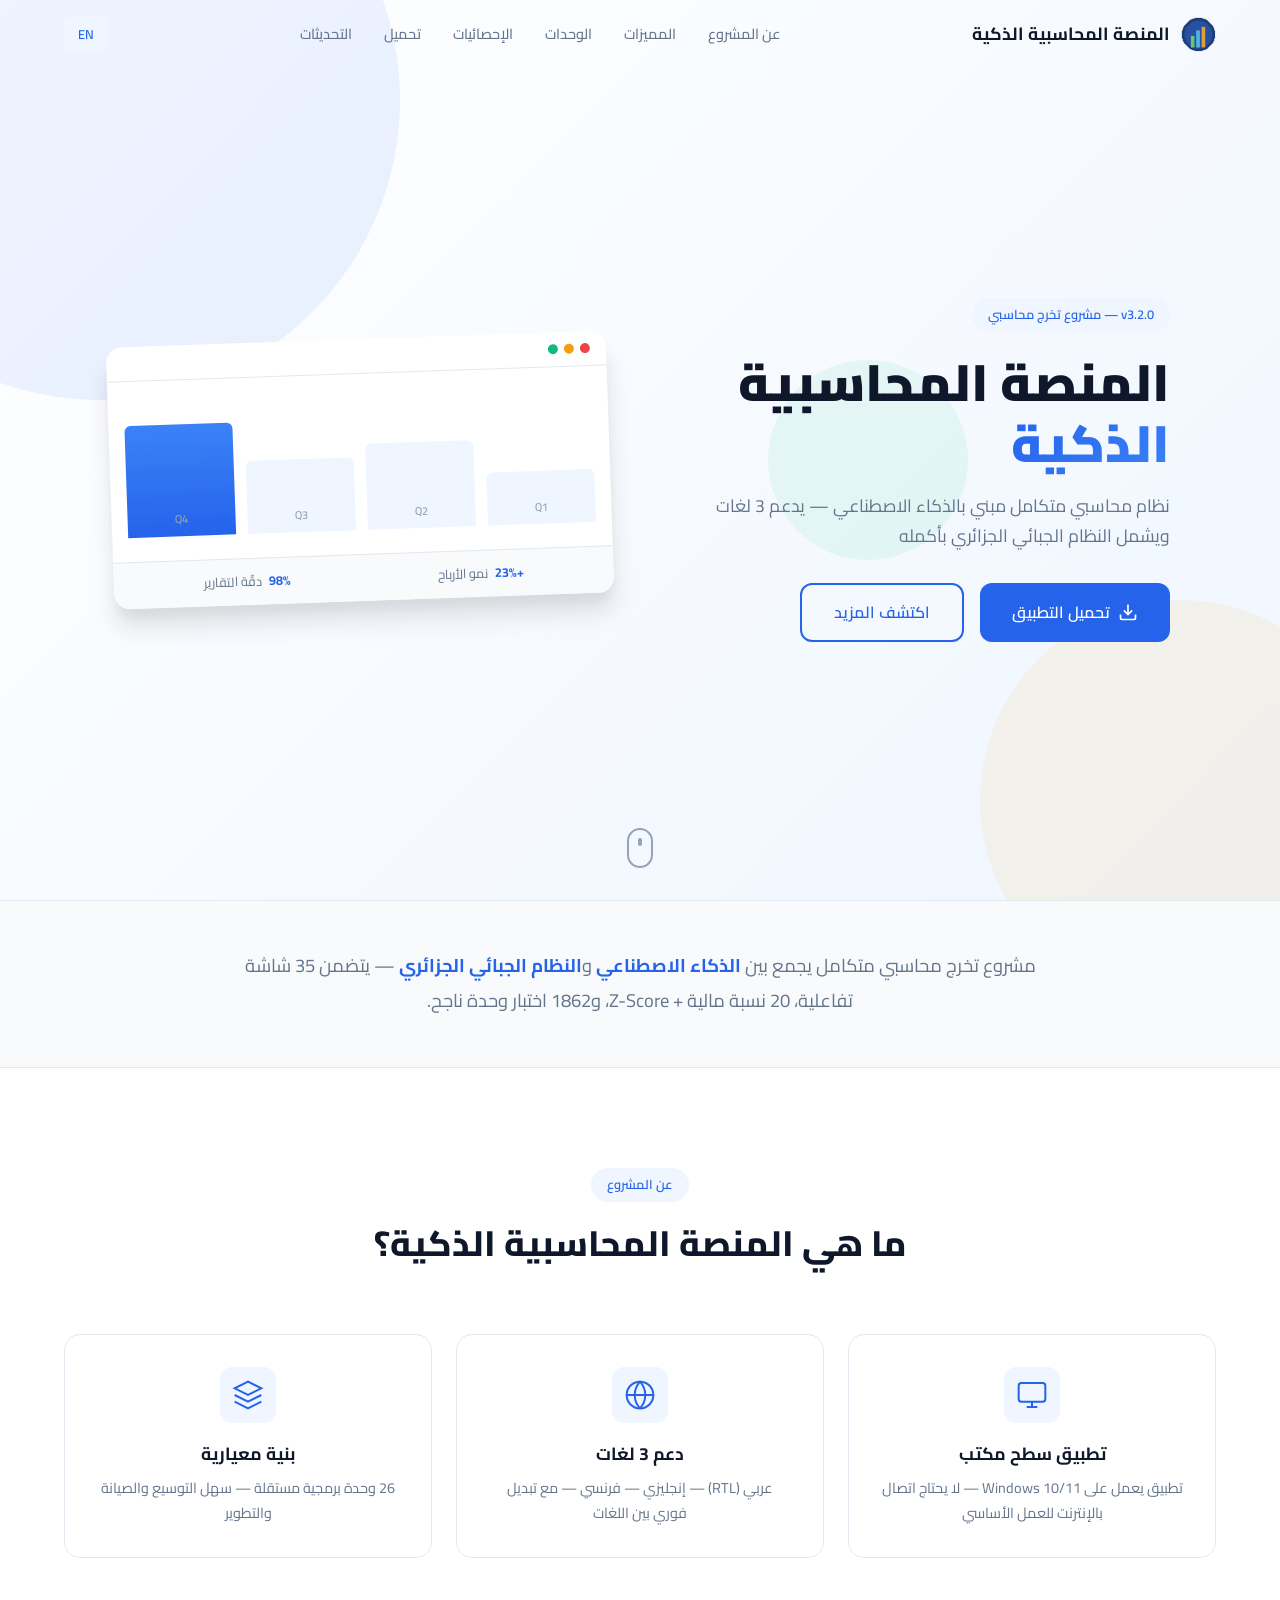
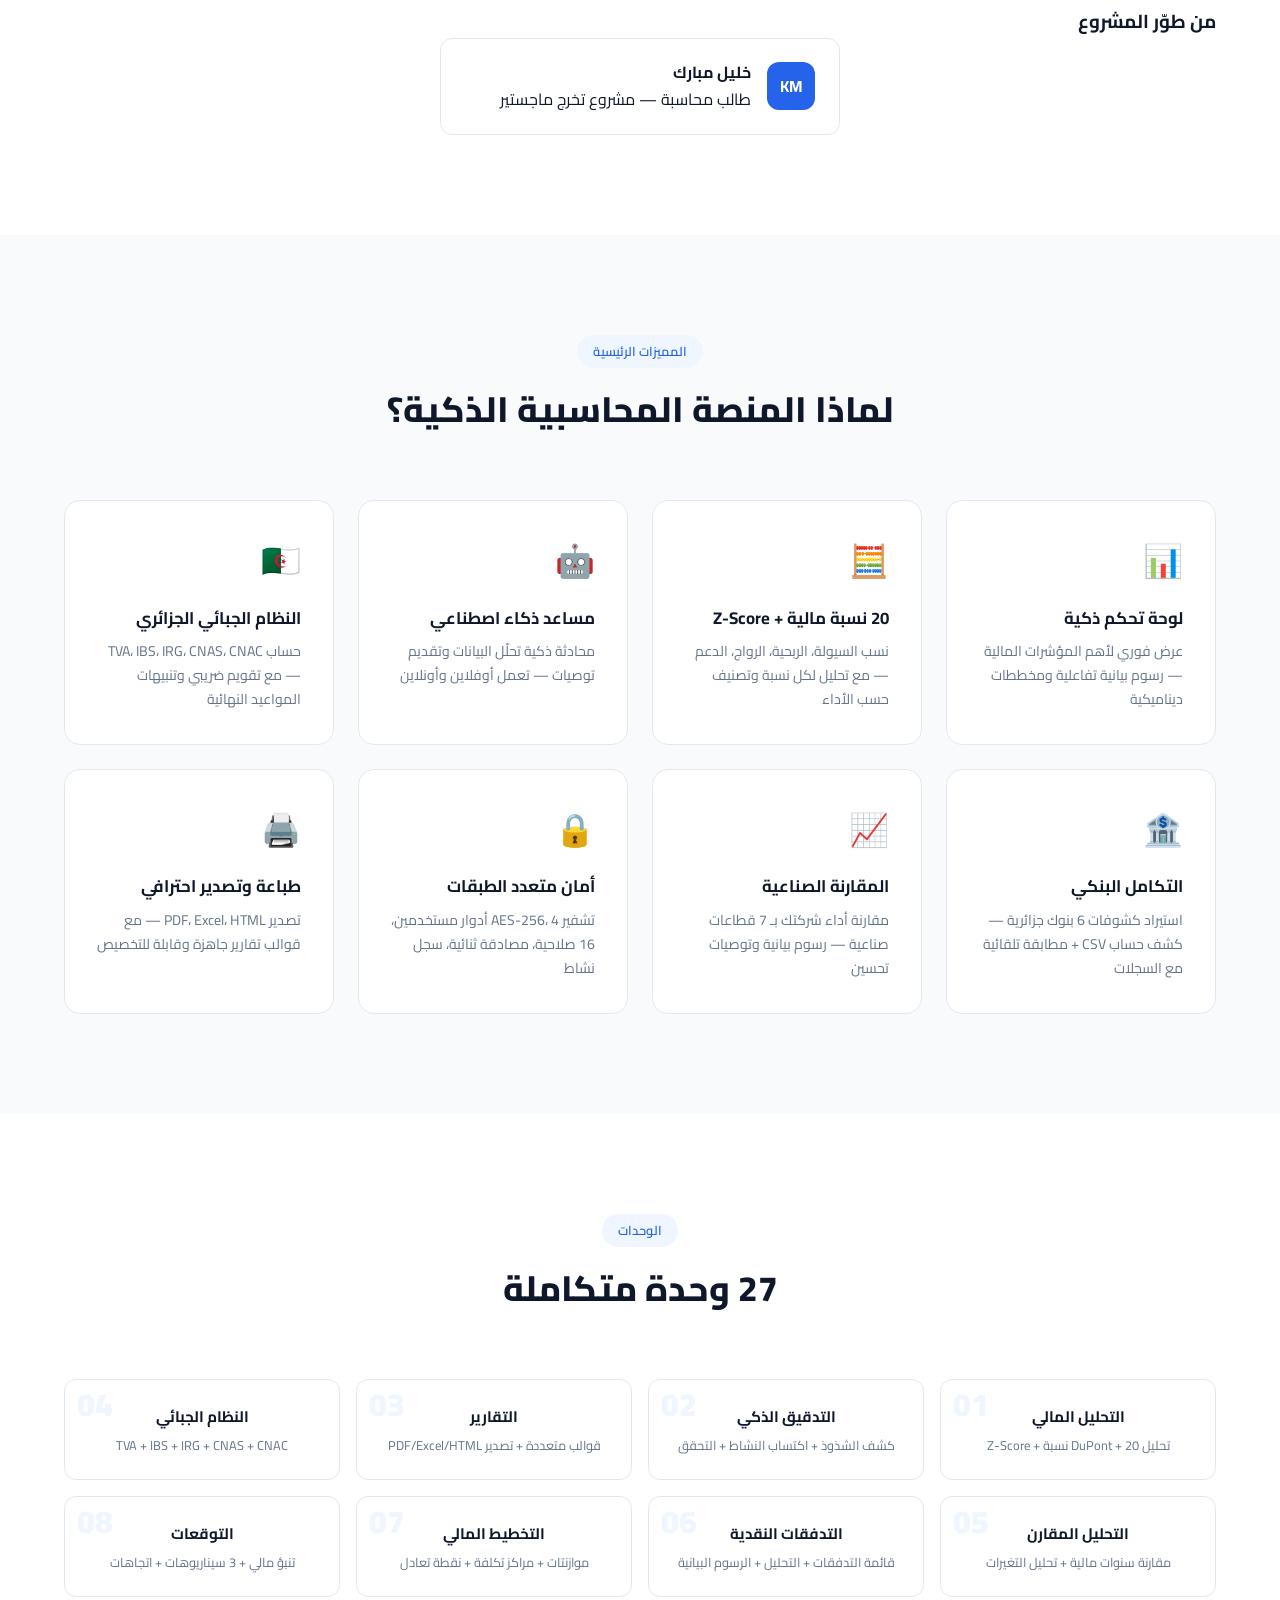
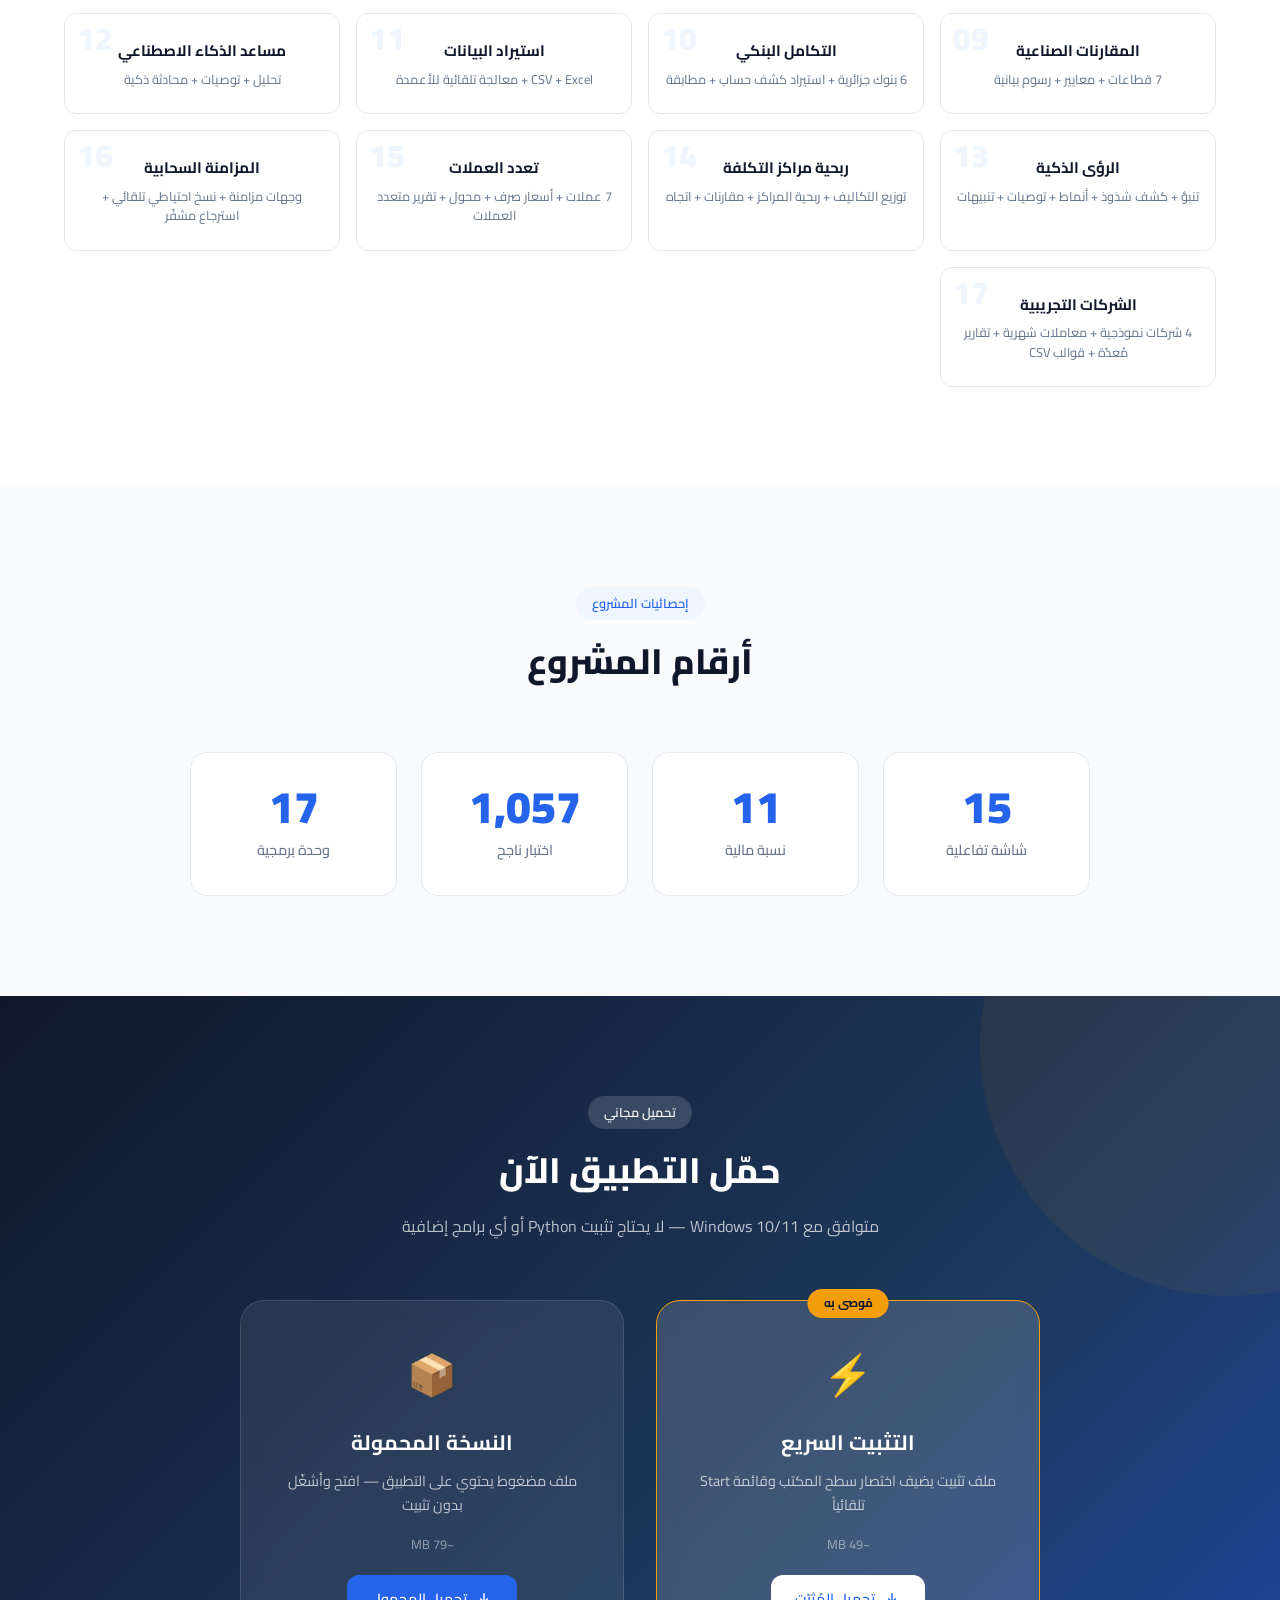
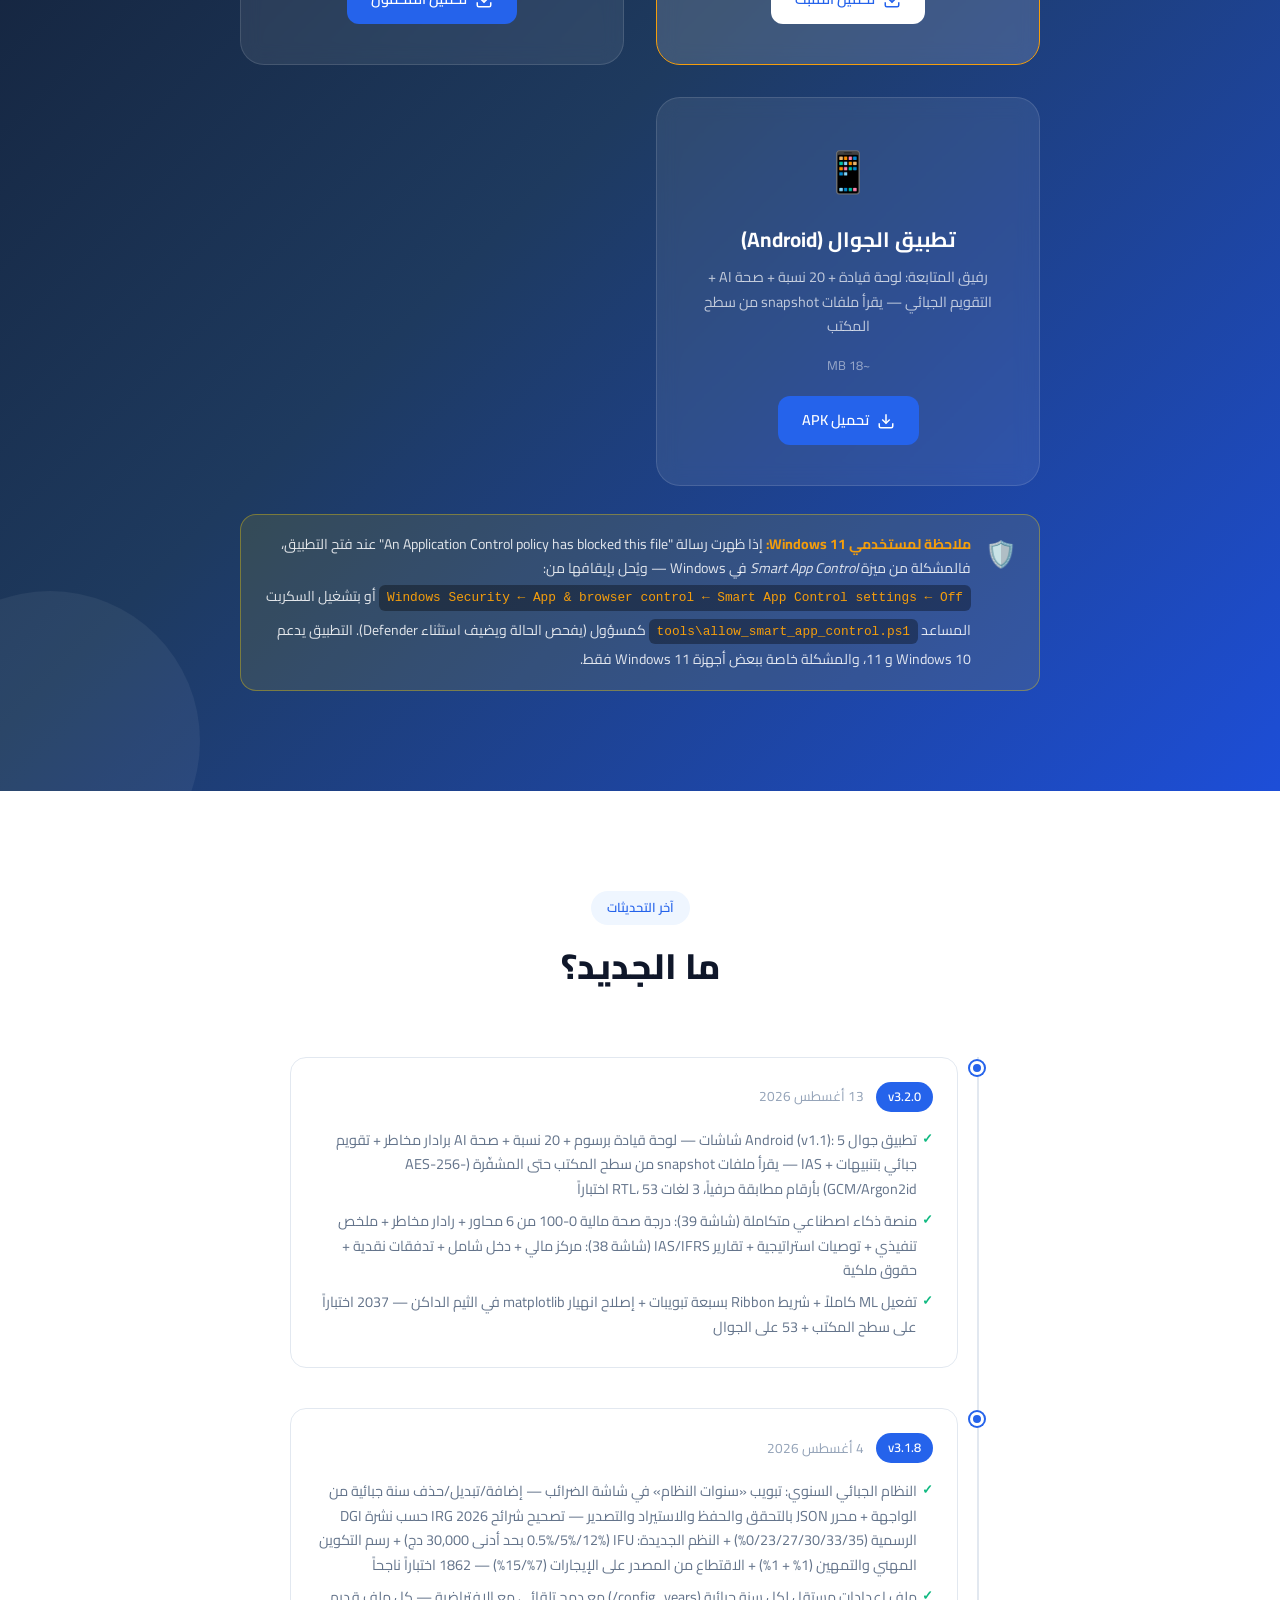
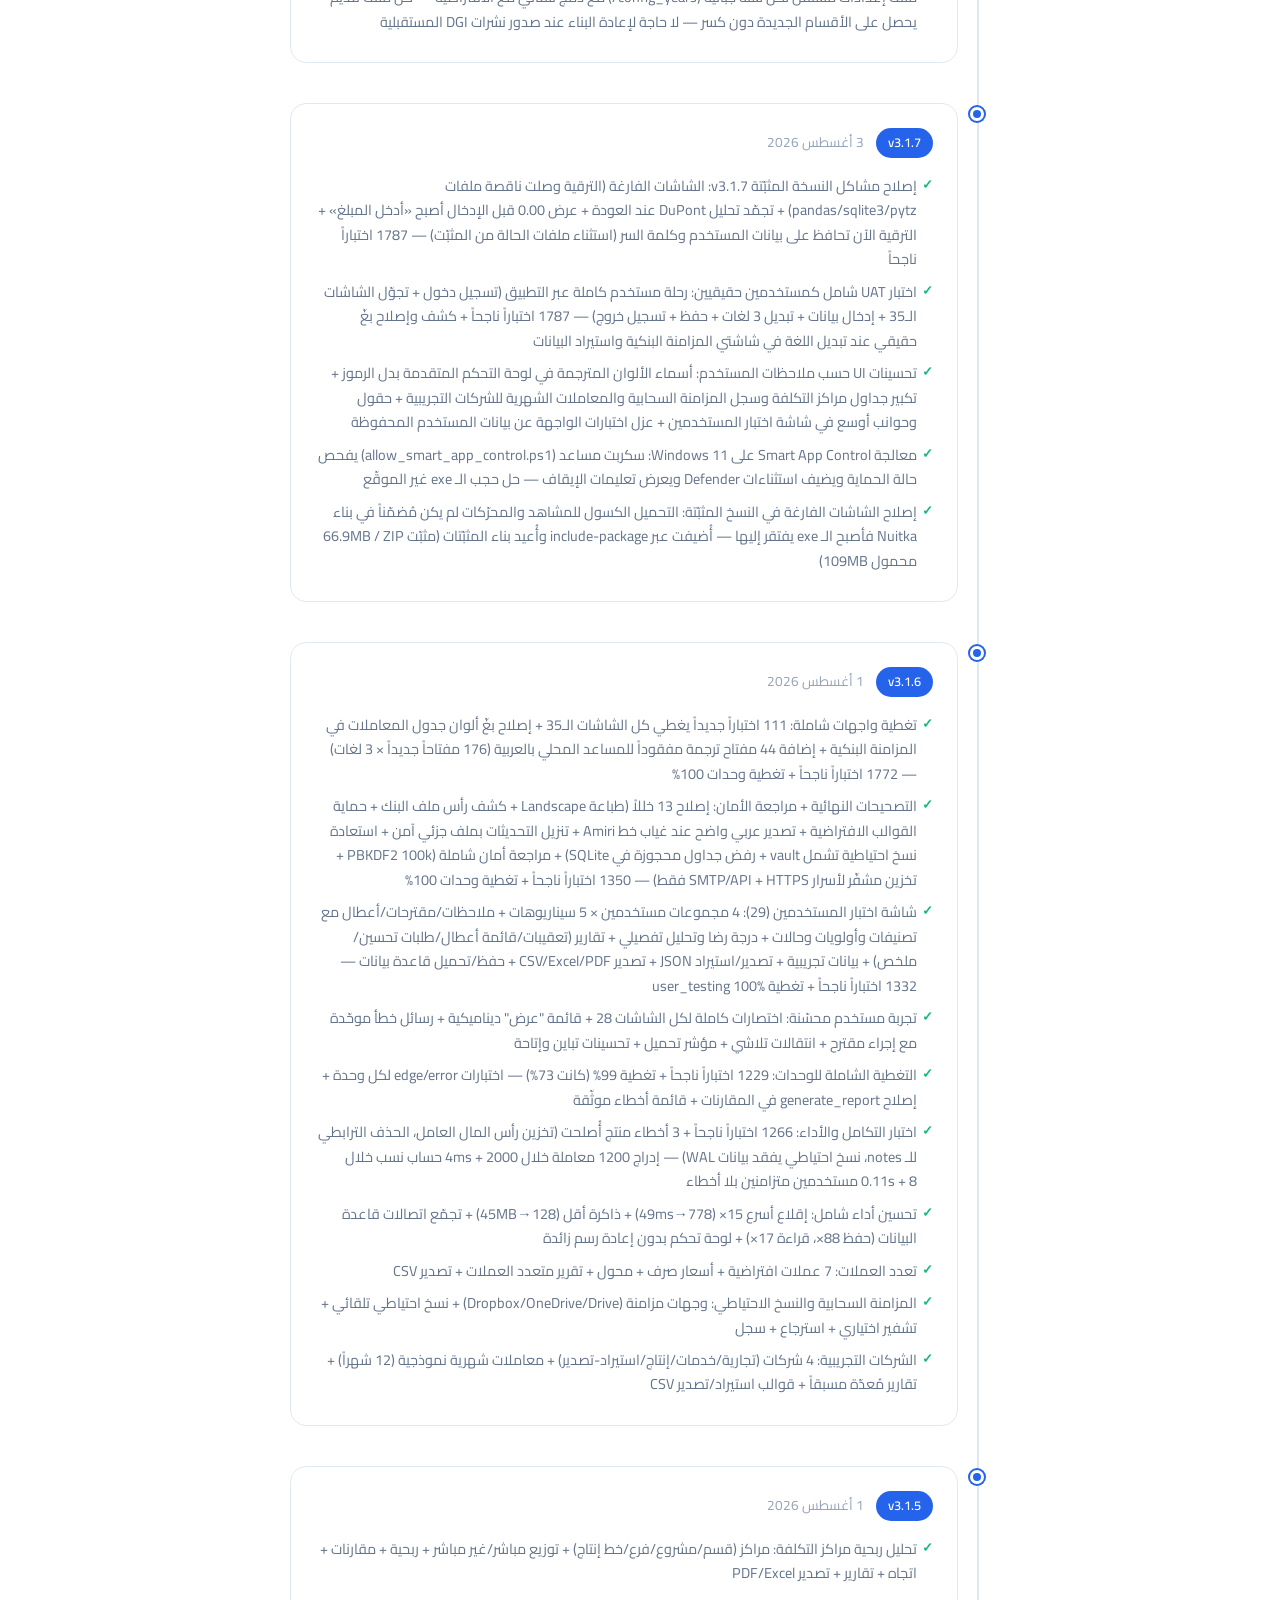
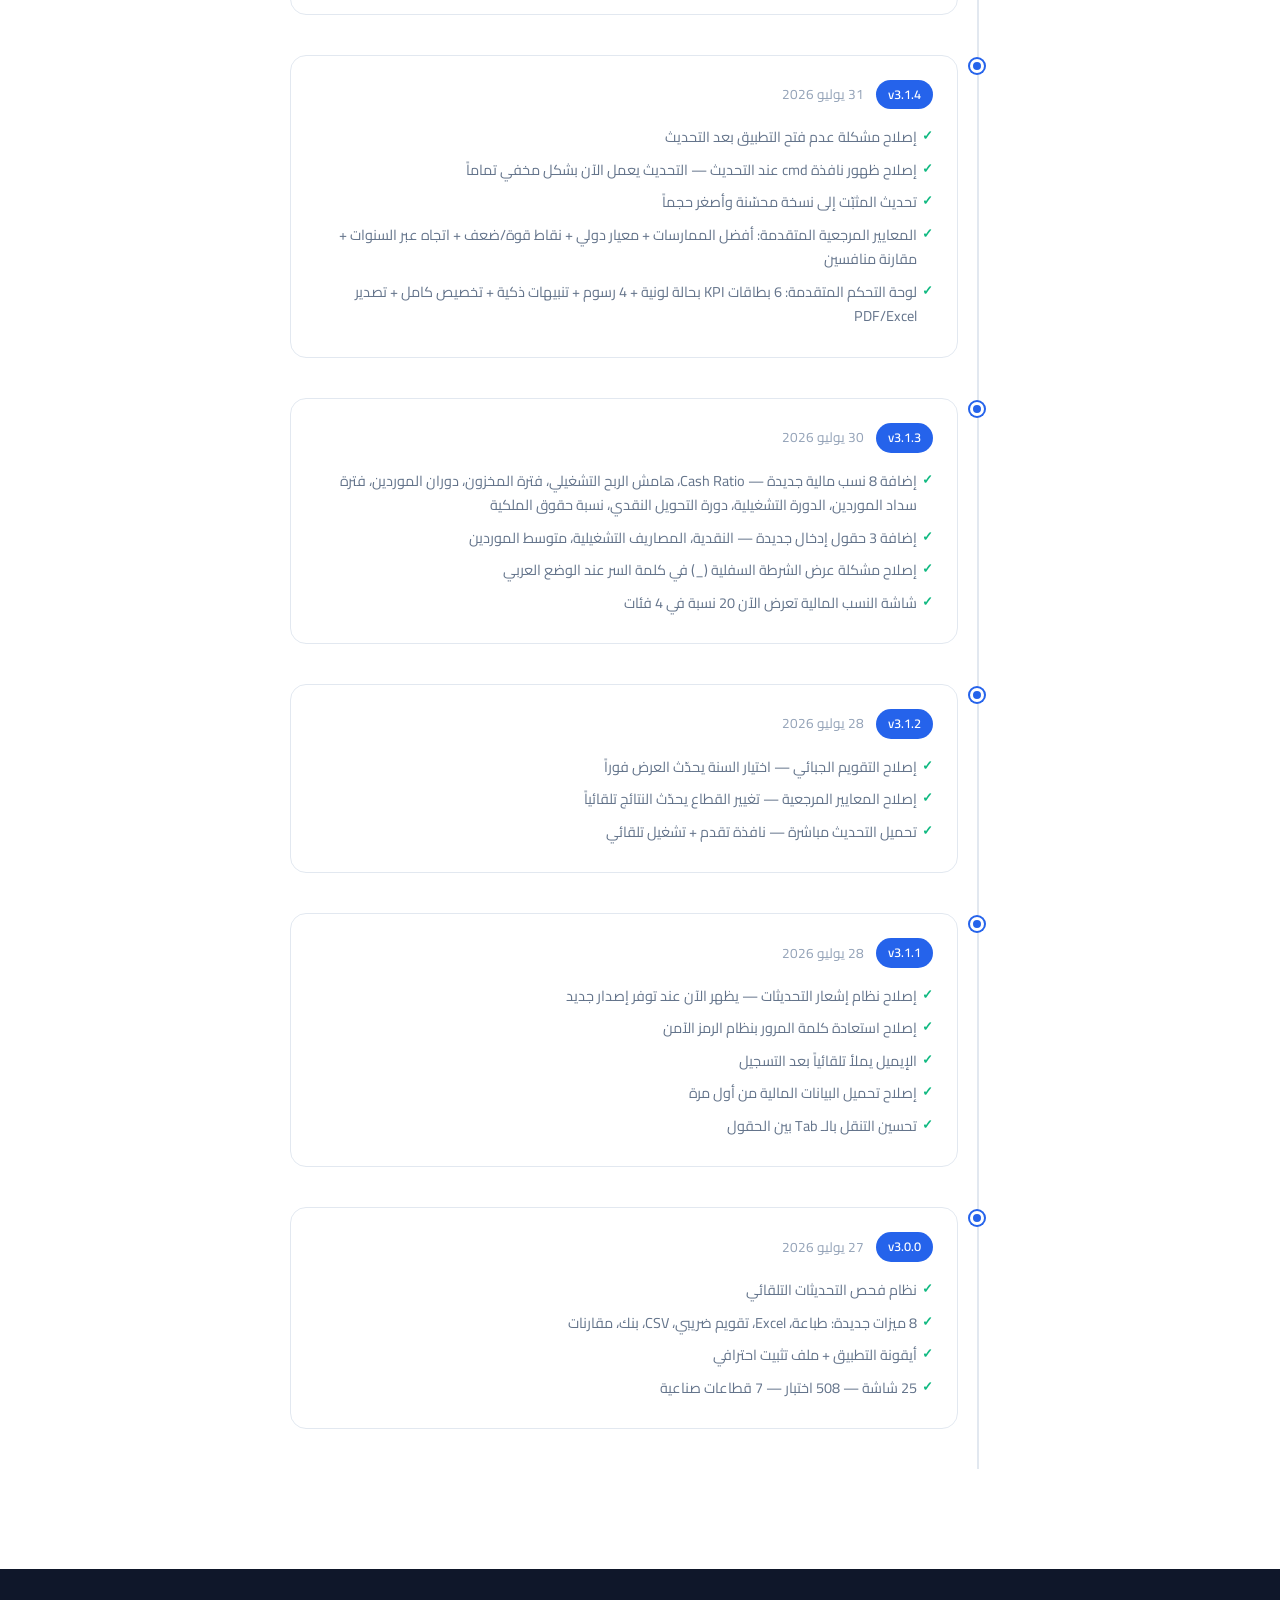
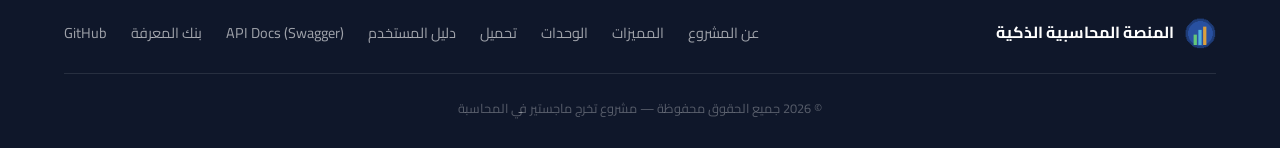
==== commit d491d19a: "release v3.2.0: desktop update + mobile app download on website - Version 3.1.8 -> 3.2.0 (config, i1" ====
--- a/docs/index.html
+++ b/docs/index.html
@@ -53,7 +53,7 @@
         "operatingSystem": "Windows 10/11",
         "offers": { "@type": "Offer", "price": "0", "priceCurrency": "DZD" },
         "description": "نظام محاسبي متكامل يدعم 3 لغات مع نظام جبائي جزائري كامل و20 نسبة مالية + Z-Score",
-        "softwareVersion": "3.1.8",
+        "softwareVersion": "3.2.0",
         "screenshot": "https://khalilmebarek-creator.github.io/SmartAccounting/logo_full.png"
     }
     </script>
@@ -97,7 +97,7 @@
     </div>
     <div class="container hero-content">
         <div class="hero-text" data-aos="fade-left" data-aos-delay="100">
-            <div class="hero-badge" data-i18n="hero_badge">v3.1.8 — مشروع تخرج محاسبي</div>
+            <div class="hero-badge" data-i18n="hero_badge">v3.2.0 — مشروع تخرج محاسبي</div>
             <h1 data-i18n="hero_title">المنصة المحاسبية<br><span class="text-gradient">الذكية</span></h1>
             <p class="hero-desc" data-i18n="hero_desc">نظام محاسبي متكامل مبني بالذكاء الاصطناعي — يدعم 3 لغات ويشمل النظام الجبائي الجزائري بأكمله</p>
             <div class="hero-buttons">
@@ -383,7 +383,7 @@
                 <h3 data-i18n="dl_inst_title">التثبيت السريع</h3>
                 <p data-i18n="dl_inst_desc">ملف تثبيت يضيف اختصار سطح المكتب وقائمة Start تلقائياً</p>
                 <div class="download-size">~49 MB</div>
-                <a href="https://github.com/khalilmebarek-creator/SmartAccounting/releases/download/v3.1.8/SmartAccounting-Setup-v3.1.8.exe" class="btn btn-white" aria-label="تحميل ملف التثبيت">
+                <a href="https://github.com/khalilmebarek-creator/SmartAccounting/releases/download/v3.2.0/SmartAccounting-Setup-v3.2.0.exe" class="btn btn-white" aria-label="تحميل ملف التثبيت">
                     <svg width="18" height="18" viewBox="0 0 24 24" fill="none" stroke="currentColor" stroke-width="2" aria-hidden="true"><path d="M21 15v4a2 2 0 01-2 2H5a2 2 0 01-2-2v-4"/><polyline points="7 10 12 15 17 10"/><line x1="12" y1="15" x2="12" y2="3"/></svg>
                     <span data-i18n="dl_inst_btn">تحميل المُثبّت</span>
                 </a>
@@ -393,9 +393,20 @@
                 <h3 data-i18n="dl_port_title">النسخة المحمولة</h3>
                 <p data-i18n="dl_port_desc">ملف مضغوط يحتوي على التطبيق — افتح وأشغّل بدون تثبيت</p>
                 <div class="download-size">~79 MB</div>
-                <a href="https://github.com/khalilmebarek-creator/SmartAccounting/releases/download/v3.1.8/SmartAccounting-v3.1.8-win64.zip" class="btn btn-primary" aria-label="تحميل النسخة المحمولة">
+                <a href="https://github.com/khalilmebarek-creator/SmartAccounting/releases/download/v3.2.0/SmartAccounting-v3.2.0-win64.zip" class="btn btn-primary" aria-label="تحميل النسخة المحمولة">
                     <svg width="18" height="18" viewBox="0 0 24 24" fill="none" stroke="currentColor" stroke-width="2" aria-hidden="true"><path d="M21 15v4a2 2 0 01-2 2H5a2 2 0 01-2-2v-4"/><polyline points="7 10 12 15 17 10"/><line x1="12" y1="15" x2="12" y2="3"/></svg>
                     <span data-i18n="dl_port_btn">تحميل المحمول</span>
+                </a>
+            </div>
+
+            <div class="download-card" data-aos="fade-up" data-aos-delay="300">
+                <div class="download-icon" aria-hidden="true">📱</div>
+                <h3 data-i18n="dl_mob_title">تطبيق الجوال (Android)</h3>
+                <p data-i18n="dl_mob_desc">رفيق المتابعة: لوحة قيادة + 20 نسبة + صحة AI + التقويم الجبائي — يقرأ ملفات snapshot من سطح المكتب</p>
+                <div class="download-size">~18 MB</div>
+                <a href="https://github.com/khalilmebarek-creator/SmartAccounting/releases/download/v3.2.0/SmartAccountingMobile-v1.1.apk" class="btn btn-primary" aria-label="تحميل تطبيق الجوال">
+                    <svg width="18" height="18" viewBox="0 0 24 24" fill="none" stroke="currentColor" stroke-width="2" aria-hidden="true"><path d="M21 15v4a2 2 0 01-2 2H5a2 2 0 01-2-2v-4"/><polyline points="7 10 12 15 17 10"/><line x1="12" y1="15" x2="12" y2="3"/></svg>
+                    <span data-i18n="dl_mob_btn">تحميل APK</span>
                 </a>
             </div>
         </div>
@@ -426,6 +437,20 @@
                 <div class="update-dot"></div>
                 <div class="update-content">
                     <div class="update-meta">
+                        <span class="update-version">v3.2.0</span>
+                        <span class="update-date" data-i18n="upd_date10">13 أغسطس 2026</span>
+                    </div>
+                    <ul>
+                        <li data-i18n="upd_new36">تطبيق جوال Android (v1.1): 5 شاشات — لوحة قيادة برسوم + 20 نسبة + صحة AI برادار مخاطر + تقويم جبائي بتنبيهات + IAS — يقرأ ملفات snapshot من سطح المكتب حتى المشفّرة (AES-256-GCM/Argon2id) بأرقام مطابقة حرفياً، 3 لغات RTL، 53 اختباراً</li>
+                        <li data-i18n="upd_new37">منصة ذكاء اصطناعي متكاملة (شاشة 39): درجة صحة مالية 0-100 من 6 محاور + رادار مخاطر + ملخص تنفيذي + توصيات استراتيجية + تقارير IAS/IFRS (شاشة 38): مركز مالي + دخل شامل + تدفقات نقدية + حقوق ملكية</li>
+                        <li data-i18n="upd_new38">تفعيل ML كاملاً + شريط Ribbon بسبعة تبويبات + إصلاح انهيار matplotlib في الثيم الداكن — 2037 اختباراً على سطح المكتب + 53 على الجوال</li>
+                    </ul>
+                </div>
+            </div>
+            <div class="update-entry" data-aos="fade-left" data-aos-delay="0">
+                <div class="update-dot"></div>
+                <div class="update-content">
+                    <div class="update-meta">
                         <span class="update-version">v3.1.8</span>
                         <span class="update-date" data-i18n="upd_date9">4 أغسطس 2026</span>
                     </div>
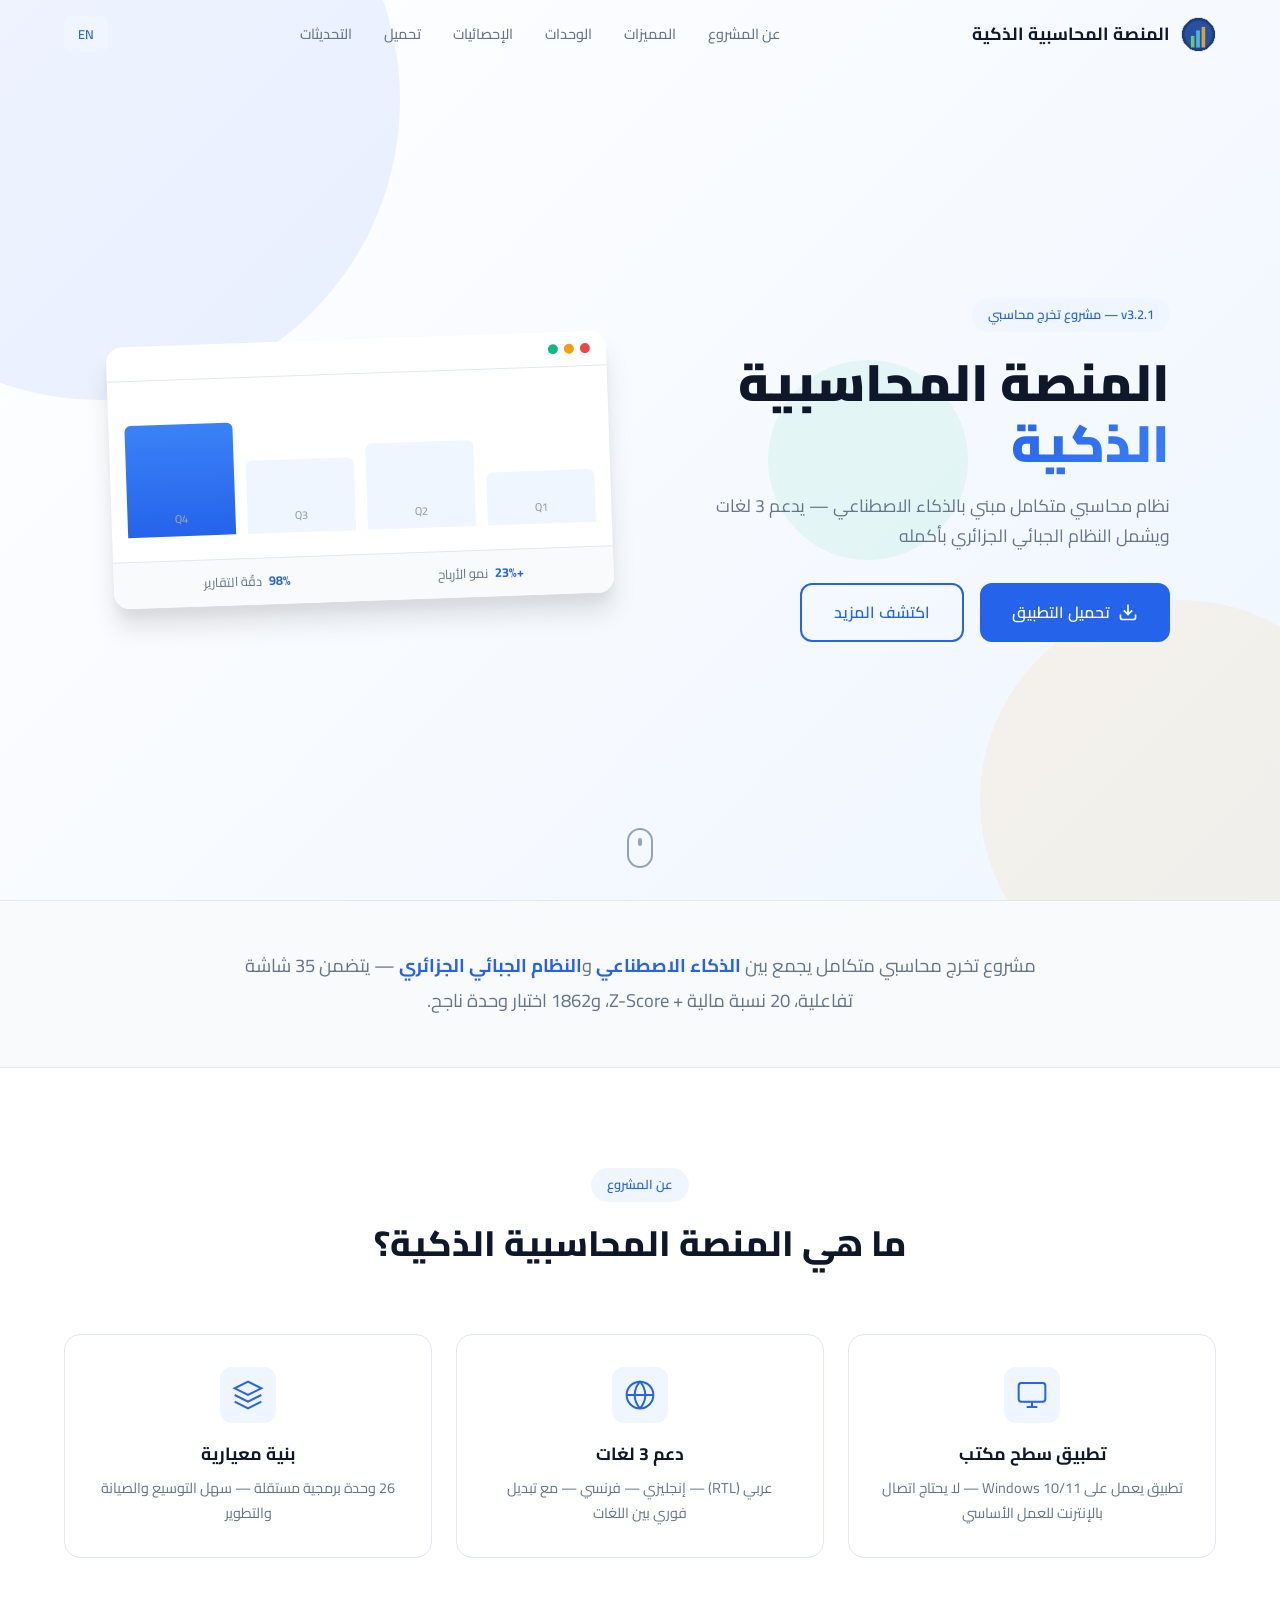
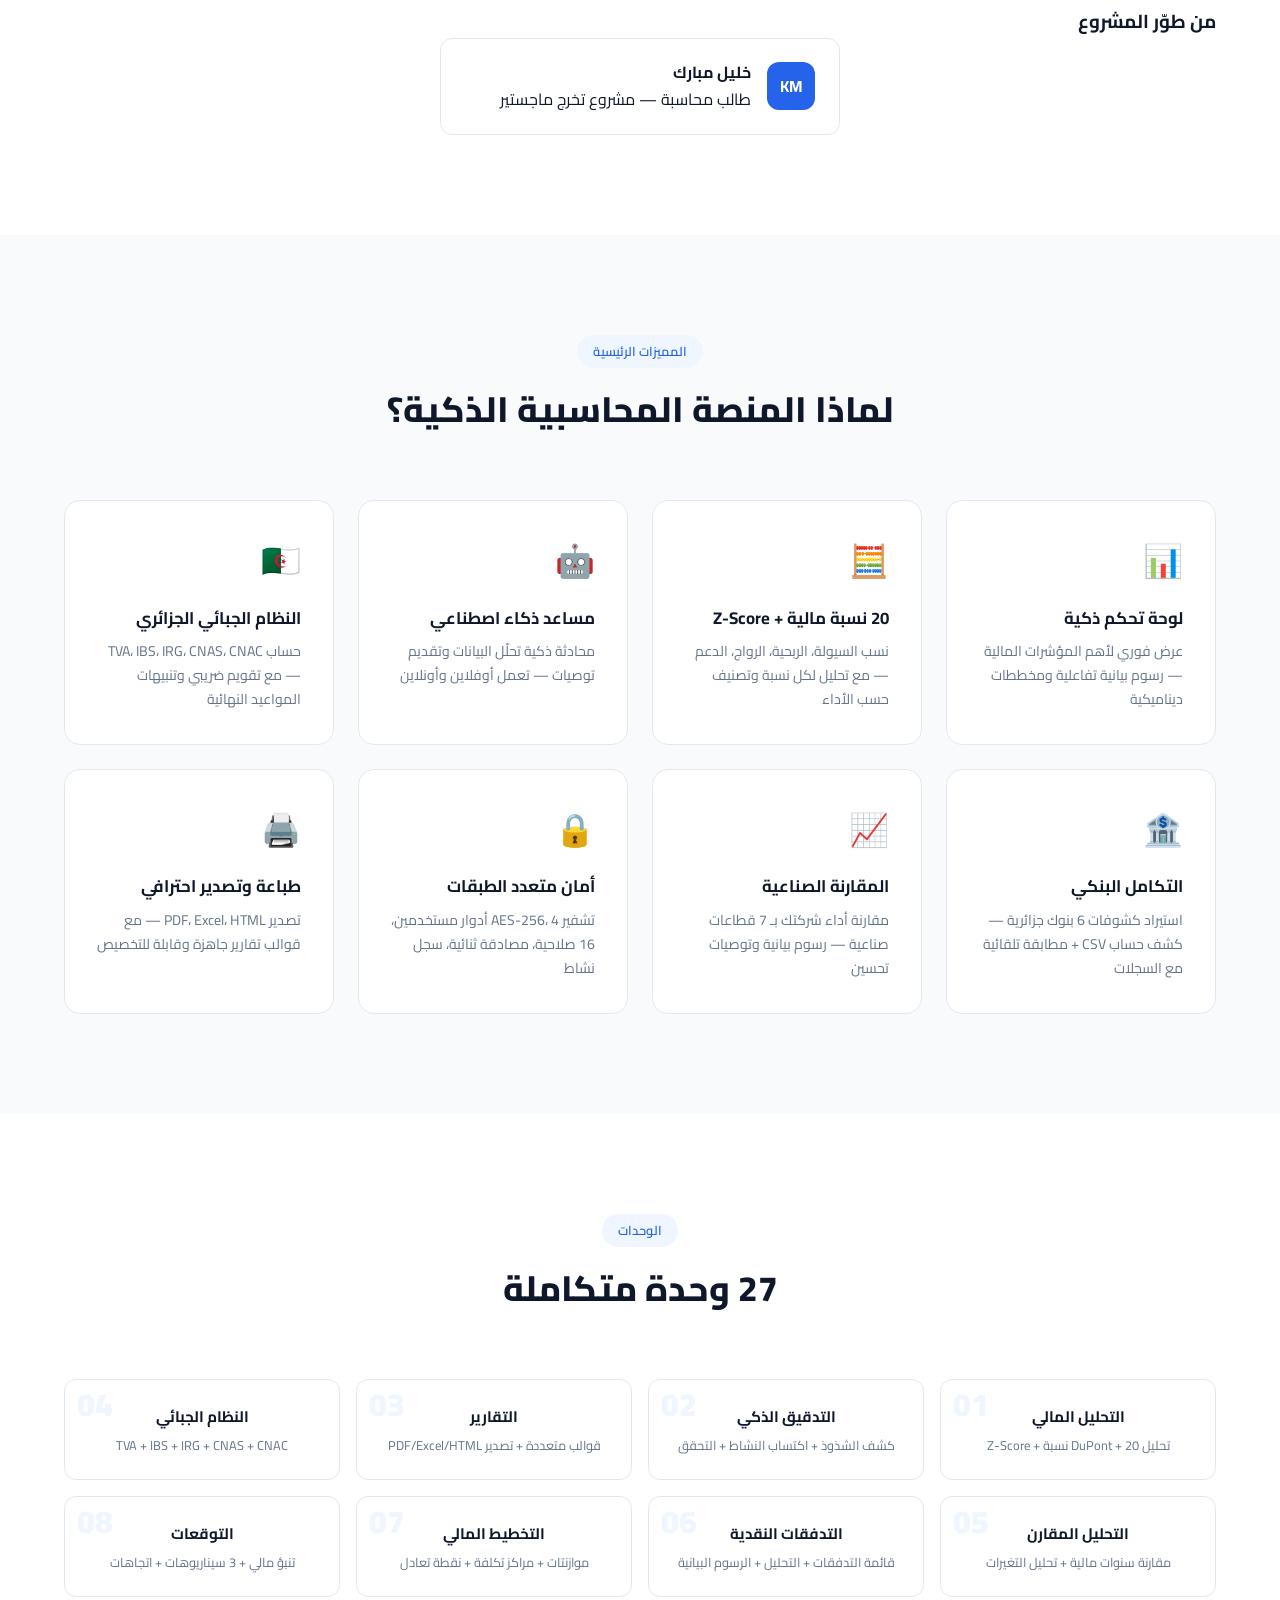
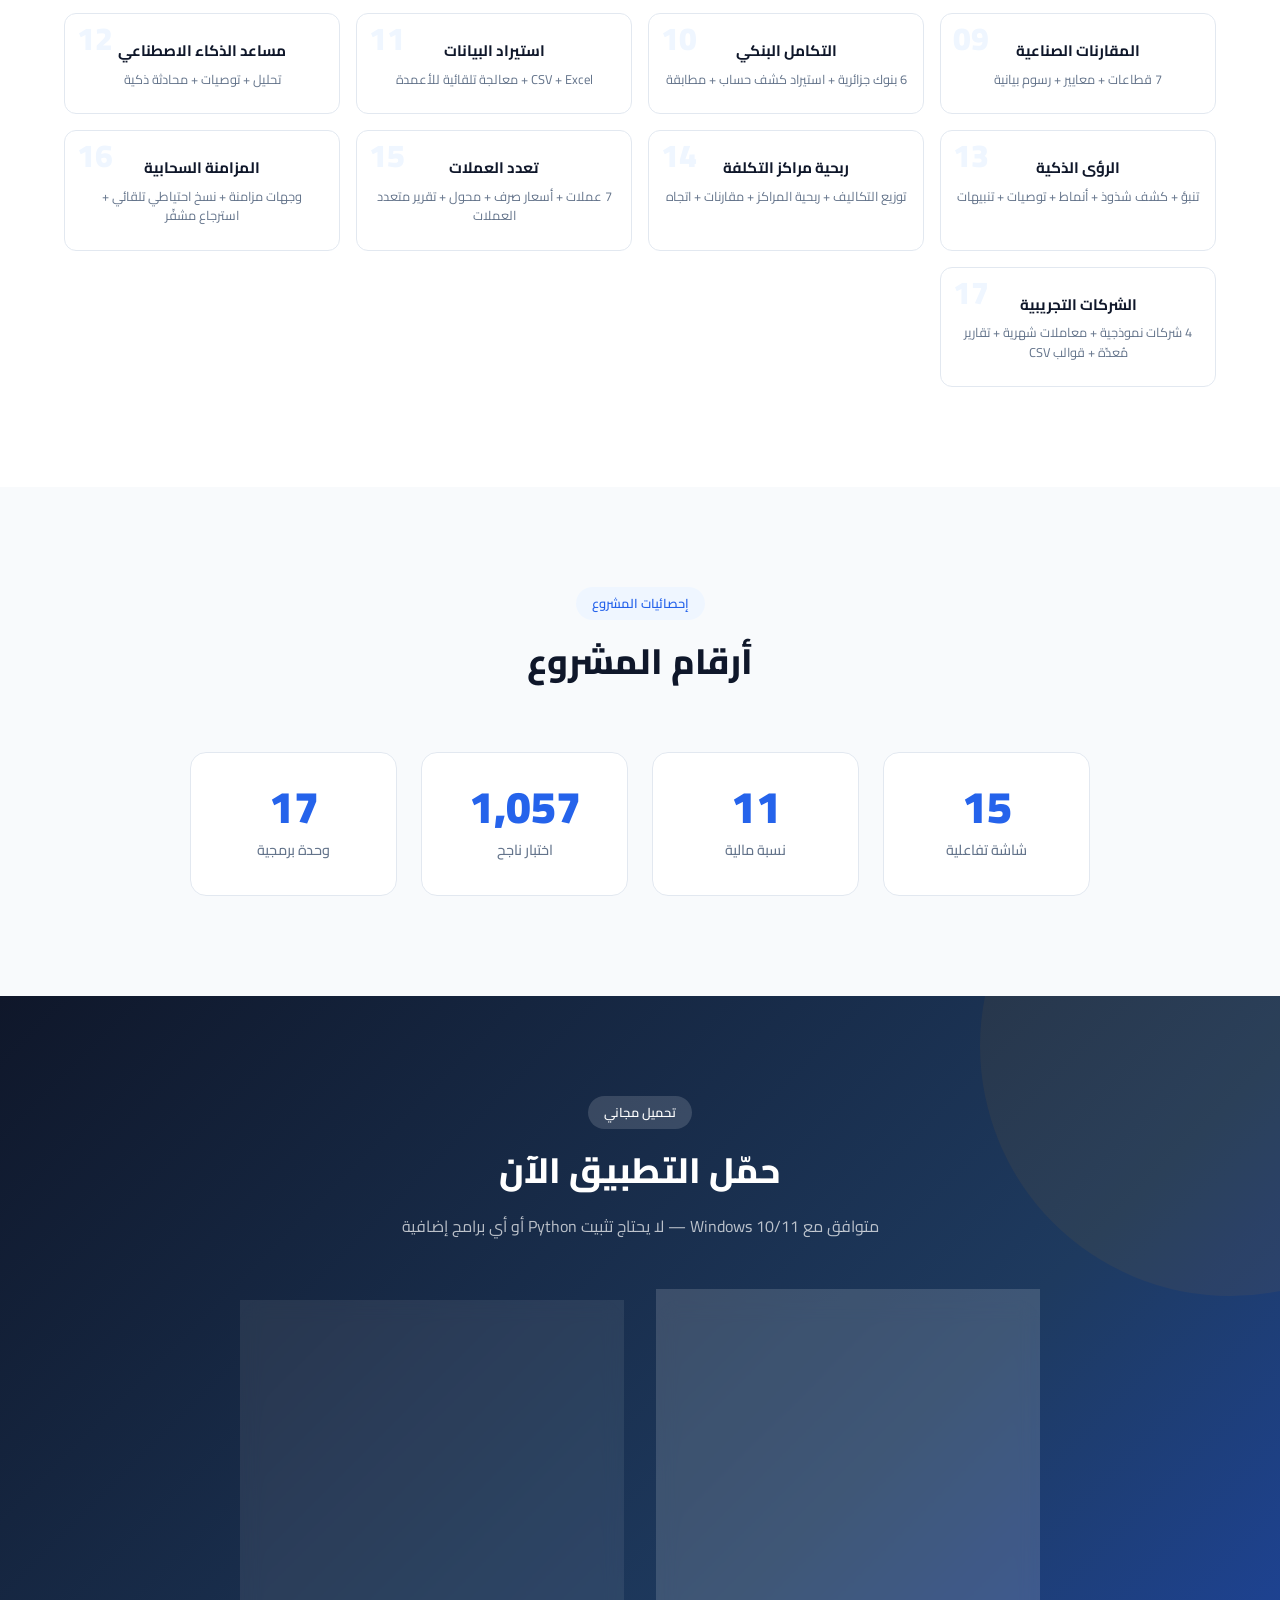
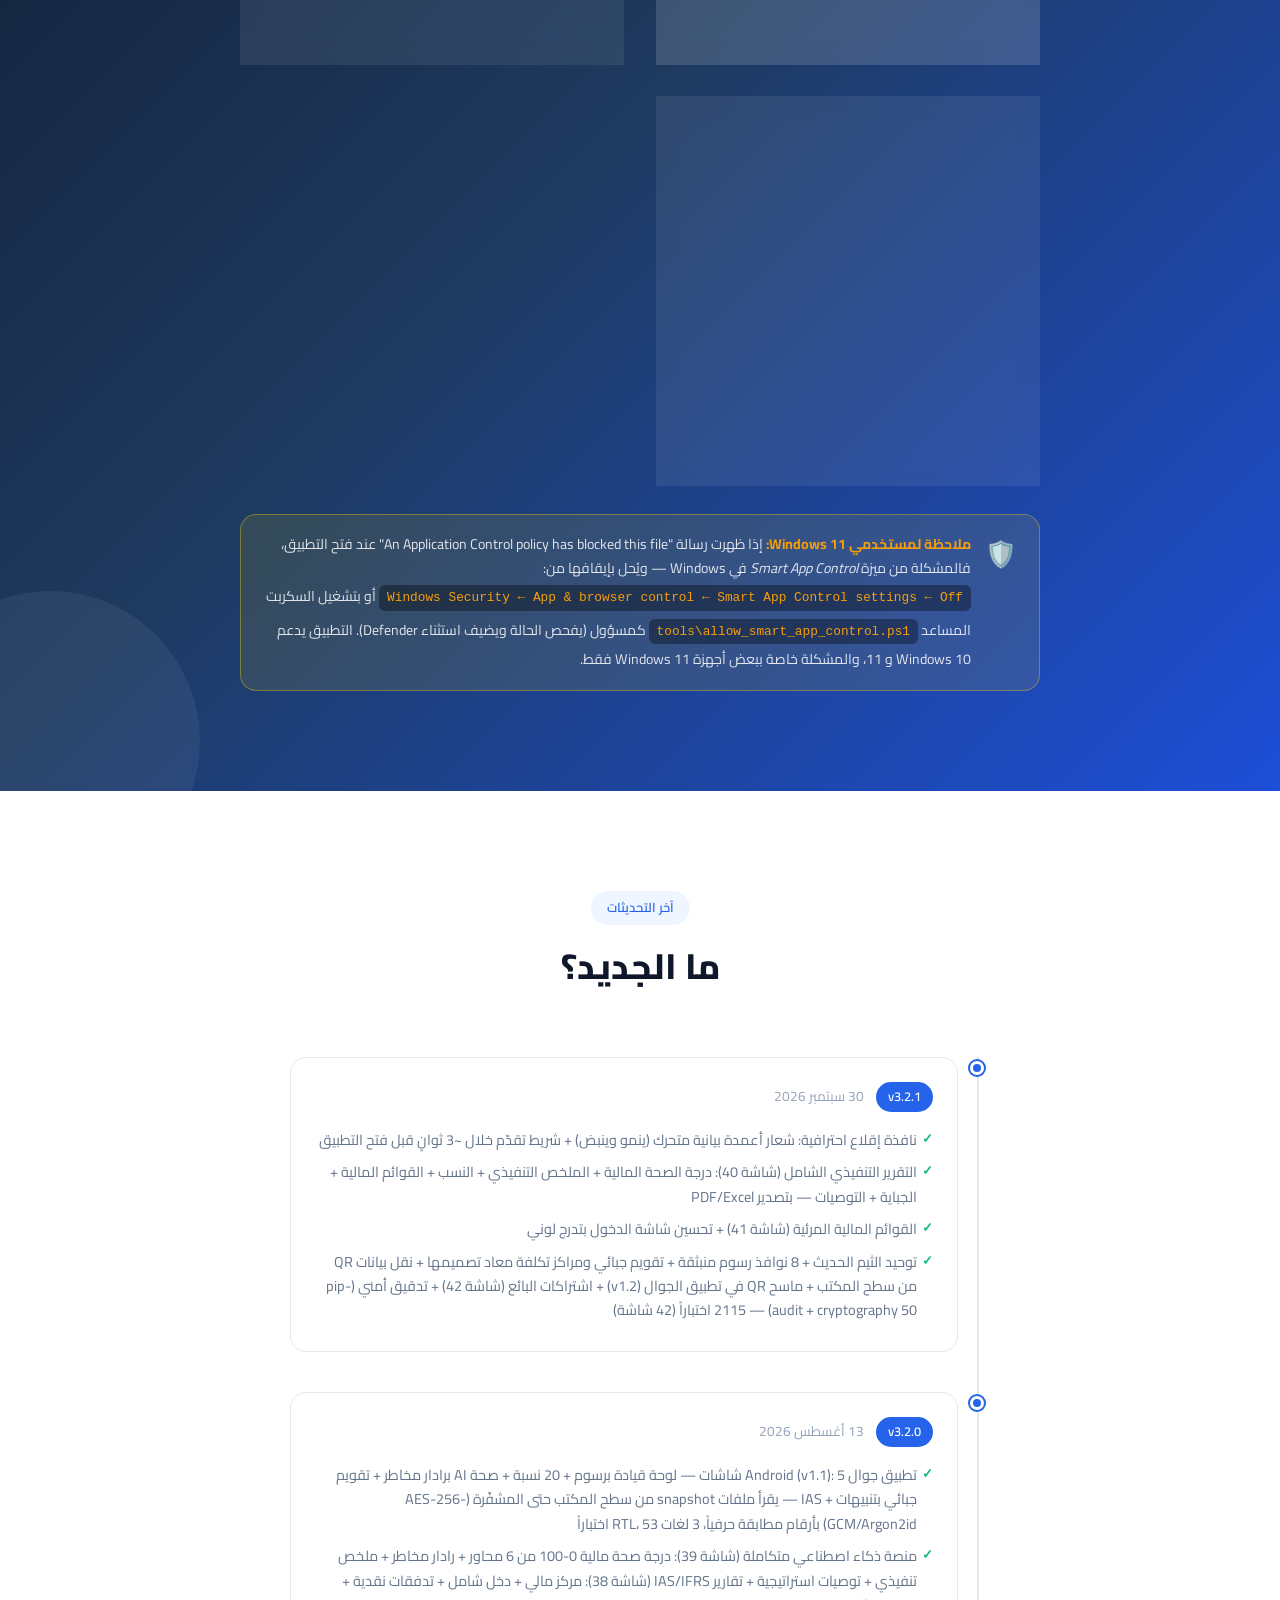
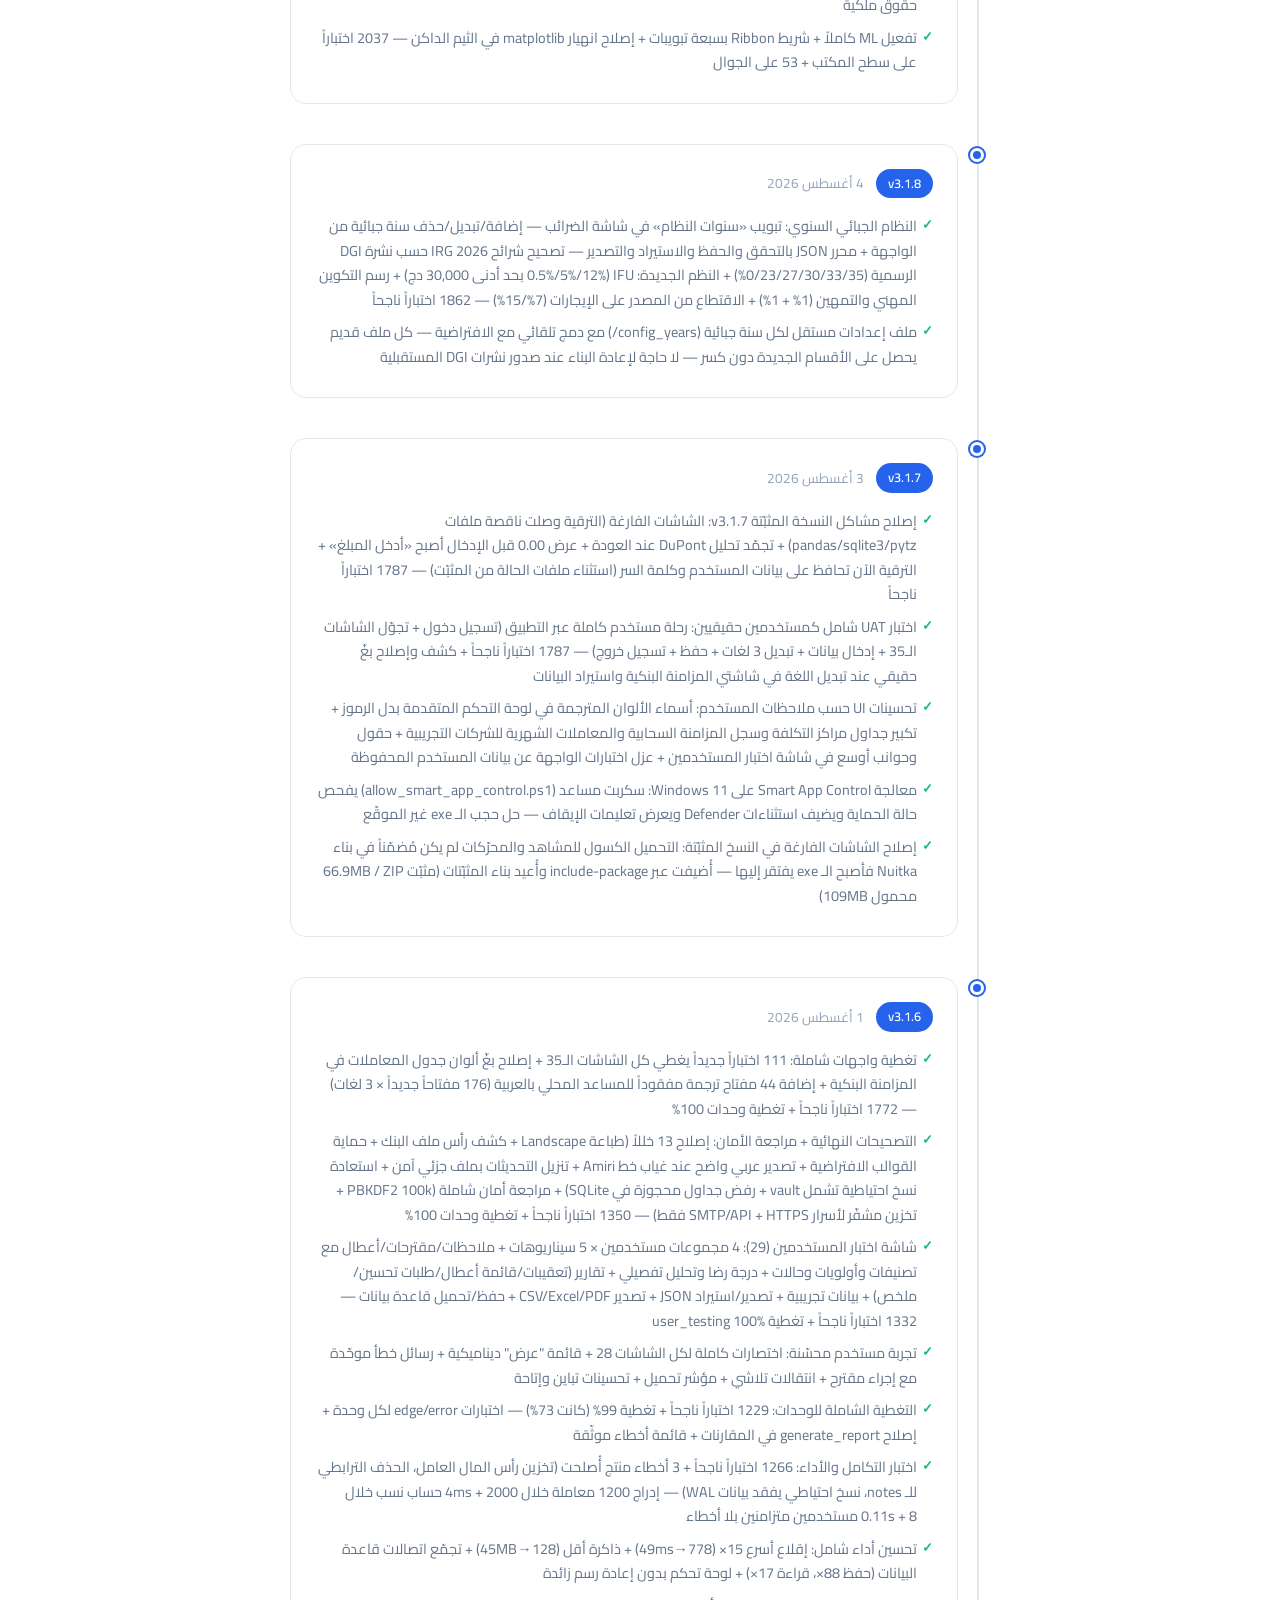
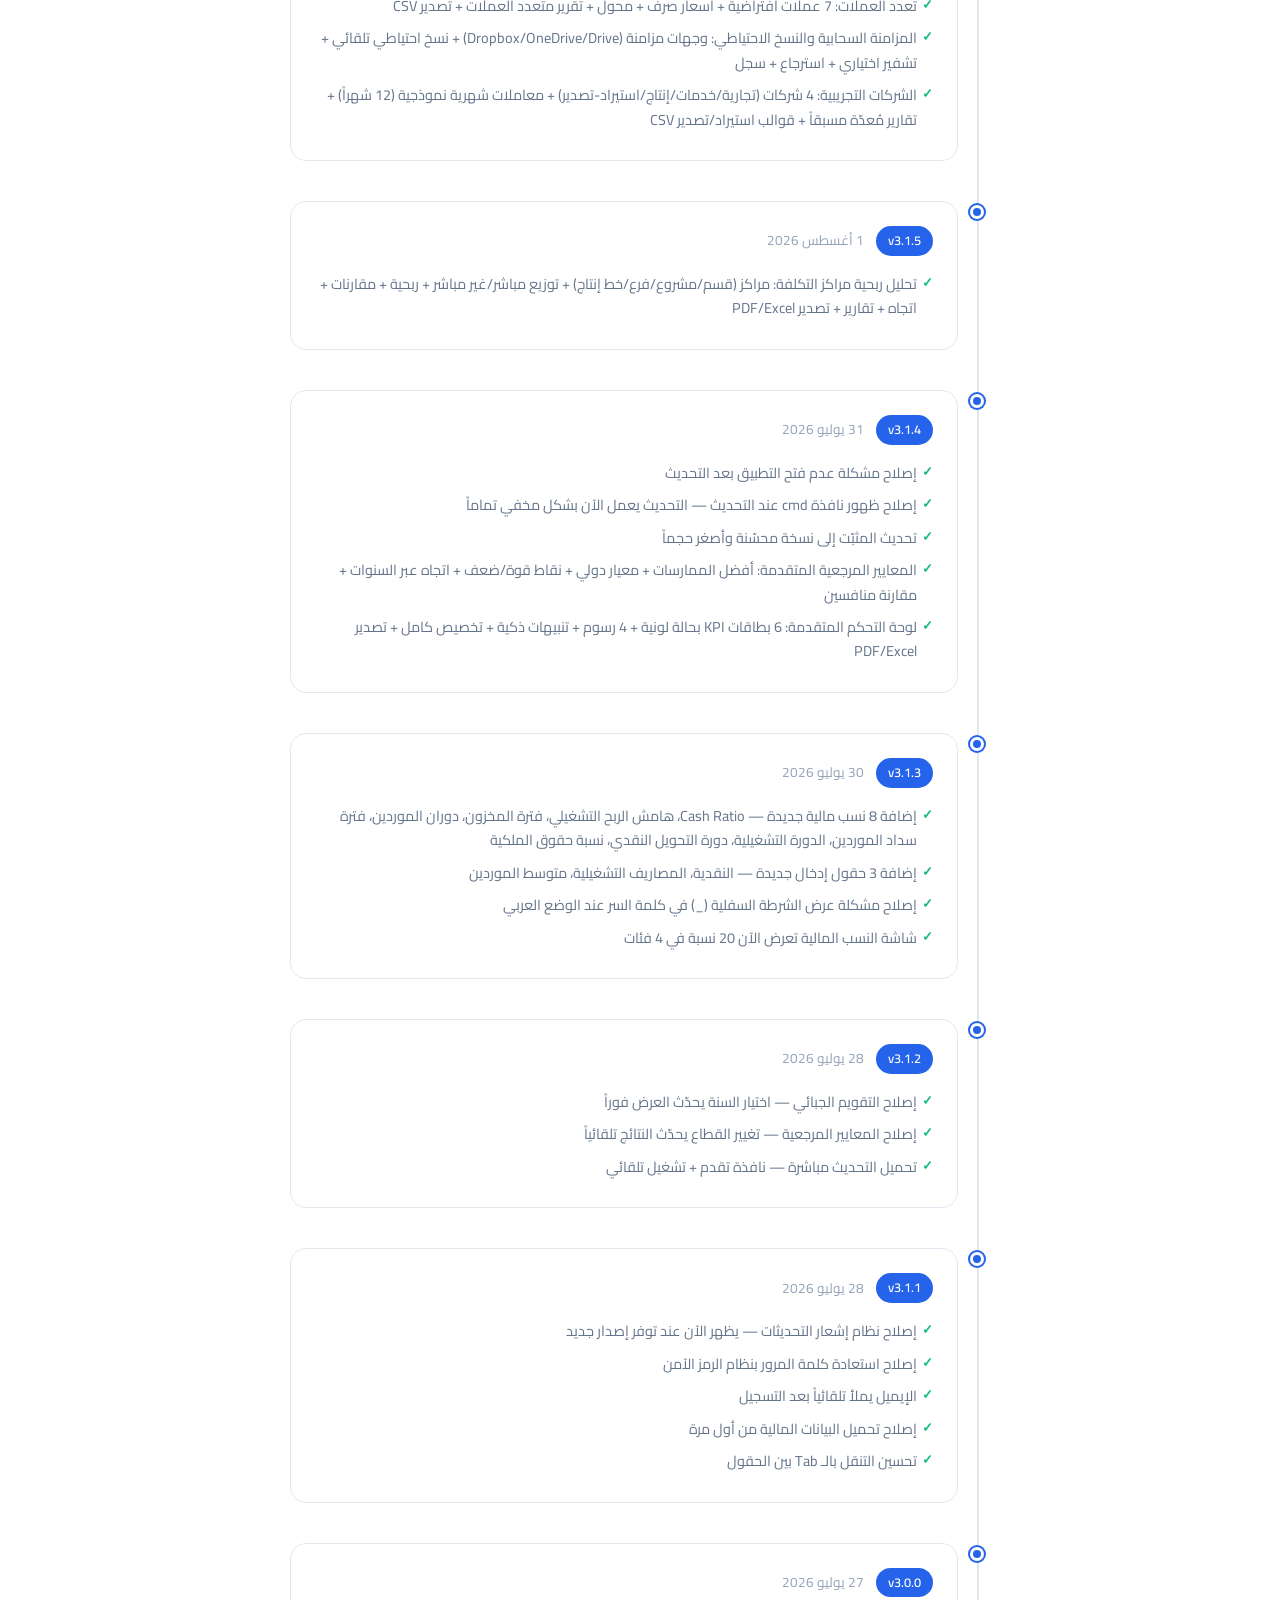
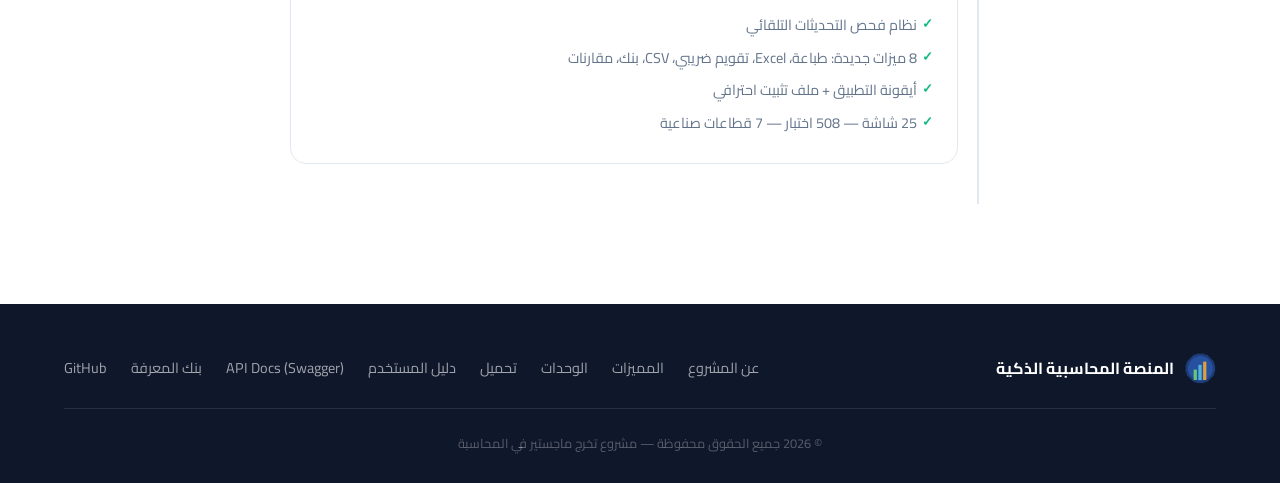
==== commit 327184ce: "docs: v3.2.1 release notes, project maps and download links" ====
--- a/docs/index.html
+++ b/docs/index.html
@@ -53,7 +53,7 @@
         "operatingSystem": "Windows 10/11",
         "offers": { "@type": "Offer", "price": "0", "priceCurrency": "DZD" },
         "description": "نظام محاسبي متكامل يدعم 3 لغات مع نظام جبائي جزائري كامل و20 نسبة مالية + Z-Score",
-        "softwareVersion": "3.2.0",
+        "softwareVersion": "3.2.1",
         "screenshot": "https://khalilmebarek-creator.github.io/SmartAccounting/logo_full.png"
     }
     </script>
@@ -97,7 +97,7 @@
     </div>
     <div class="container hero-content">
         <div class="hero-text" data-aos="fade-left" data-aos-delay="100">
-            <div class="hero-badge" data-i18n="hero_badge">v3.2.0 — مشروع تخرج محاسبي</div>
+            <div class="hero-badge" data-i18n="hero_badge">v3.2.1 — مشروع تخرج محاسبي</div>
             <h1 data-i18n="hero_title">المنصة المحاسبية<br><span class="text-gradient">الذكية</span></h1>
             <p class="hero-desc" data-i18n="hero_desc">نظام محاسبي متكامل مبني بالذكاء الاصطناعي — يدعم 3 لغات ويشمل النظام الجبائي الجزائري بأكمله</p>
             <div class="hero-buttons">
@@ -382,8 +382,8 @@
                 <div class="download-icon" aria-hidden="true">⚡</div>
                 <h3 data-i18n="dl_inst_title">التثبيت السريع</h3>
                 <p data-i18n="dl_inst_desc">ملف تثبيت يضيف اختصار سطح المكتب وقائمة Start تلقائياً</p>
-                <div class="download-size">~49 MB</div>
-                <a href="https://github.com/khalilmebarek-creator/SmartAccounting/releases/download/v3.2.0/SmartAccounting-Setup-v3.2.0.exe" class="btn btn-white" aria-label="تحميل ملف التثبيت">
+                <div class="download-size">~186 MB</div>
+                <a href="https://github.com/khalilmebarek-creator/SmartAccounting/releases/download/v3.2.1/SmartAccounting-Setup-v3.2.1.exe" class="btn btn-white" aria-label="تحميل ملف التثبيت">
                     <svg width="18" height="18" viewBox="0 0 24 24" fill="none" stroke="currentColor" stroke-width="2" aria-hidden="true"><path d="M21 15v4a2 2 0 01-2 2H5a2 2 0 01-2-2v-4"/><polyline points="7 10 12 15 17 10"/><line x1="12" y1="15" x2="12" y2="3"/></svg>
                     <span data-i18n="dl_inst_btn">تحميل المُثبّت</span>
                 </a>
@@ -392,8 +392,8 @@
                 <div class="download-icon" aria-hidden="true">📦</div>
                 <h3 data-i18n="dl_port_title">النسخة المحمولة</h3>
                 <p data-i18n="dl_port_desc">ملف مضغوط يحتوي على التطبيق — افتح وأشغّل بدون تثبيت</p>
-                <div class="download-size">~79 MB</div>
-                <a href="https://github.com/khalilmebarek-creator/SmartAccounting/releases/download/v3.2.0/SmartAccounting-v3.2.0-win64.zip" class="btn btn-primary" aria-label="تحميل النسخة المحمولة">
+                <div class="download-size">~301 MB</div>
+                <a href="https://github.com/khalilmebarek-creator/SmartAccounting/releases/download/v3.2.1/SmartAccounting-v3.2.1-win64.zip" class="btn btn-primary" aria-label="تحميل النسخة المحمولة">
                     <svg width="18" height="18" viewBox="0 0 24 24" fill="none" stroke="currentColor" stroke-width="2" aria-hidden="true"><path d="M21 15v4a2 2 0 01-2 2H5a2 2 0 01-2-2v-4"/><polyline points="7 10 12 15 17 10"/><line x1="12" y1="15" x2="12" y2="3"/></svg>
                     <span data-i18n="dl_port_btn">تحميل المحمول</span>
                 </a>
@@ -402,9 +402,9 @@
             <div class="download-card" data-aos="fade-up" data-aos-delay="300">
                 <div class="download-icon" aria-hidden="true">📱</div>
                 <h3 data-i18n="dl_mob_title">تطبيق الجوال (Android)</h3>
-                <p data-i18n="dl_mob_desc">رفيق المتابعة: لوحة قيادة + 20 نسبة + صحة AI + التقويم الجبائي — يقرأ ملفات snapshot من سطح المكتب</p>
-                <div class="download-size">~18 MB</div>
-                <a href="https://github.com/khalilmebarek-creator/SmartAccounting/releases/download/v3.2.0/SmartAccountingMobile-v1.1.apk" class="btn btn-primary" aria-label="تحميل تطبيق الجوال">
+                <p data-i18n="dl_mob_desc">رفيق المتابعة: لوحة قيادة + 20 نسبة + صحة AI + التقويم الجبائي + مسح QR — يقرأ snapshots من سطح المكتب عبر QR أو ملف</p>
+                <div class="download-size">~25 MB</div>
+                <a href="https://github.com/khalilmebarek-creator/SmartAccounting/releases/download/v3.2.1/SmartAccountingMobile-v1.2.apk" class="btn btn-primary" aria-label="تحميل تطبيق الجوال">
                     <svg width="18" height="18" viewBox="0 0 24 24" fill="none" stroke="currentColor" stroke-width="2" aria-hidden="true"><path d="M21 15v4a2 2 0 01-2 2H5a2 2 0 01-2-2v-4"/><polyline points="7 10 12 15 17 10"/><line x1="12" y1="15" x2="12" y2="3"/></svg>
                     <span data-i18n="dl_mob_btn">تحميل APK</span>
                 </a>
@@ -437,6 +437,21 @@
                 <div class="update-dot"></div>
                 <div class="update-content">
                     <div class="update-meta">
+                        <span class="update-version">v3.2.1</span>
+                        <span class="update-date" data-i18n="upd_date11">30 سبتمبر 2026</span>
+                    </div>
+                    <ul>
+                        <li data-i18n="upd_new39">نافذة إقلاع احترافية: شعار أعمدة بيانية متحرك (ينمو وينبض) + شريط تقدّم خلال ~3 ثوانٍ قبل فتح التطبيق</li>
+                        <li data-i18n="upd_new40">التقرير التنفيذي الشامل (شاشة 40): درجة الصحة المالية + الملخص التنفيذي + النسب + القوائم المالية + الجباية + التوصيات — بتصدير PDF/Excel</li>
+                        <li data-i18n="upd_new41">القوائم المالية المرئية (شاشة 41) + تحسين شاشة الدخول بتدرج لوني</li>
+                        <li data-i18n="upd_new42">توحيد الثيم الحديث + 8 نوافذ رسوم منبثقة + تقويم جبائي ومراكز تكلفة معاد تصميمها + نقل بيانات QR من سطح المكتب + ماسح QR في تطبيق الجوال (v1.2) + اشتراكات البائع (شاشة 42) + تدقيق أمني (pip-audit + cryptography 50) — 2115 اختباراً (42 شاشة)</li>
+                    </ul>
+                </div>
+            </div>
+            <div class="update-entry" data-aos="fade-left" data-aos-delay="0">
+                <div class="update-dot"></div>
+                <div class="update-content">
+                    <div class="update-meta">
                         <span class="update-version">v3.2.0</span>
                         <span class="update-date" data-i18n="upd_date10">13 أغسطس 2026</span>
                     </div>
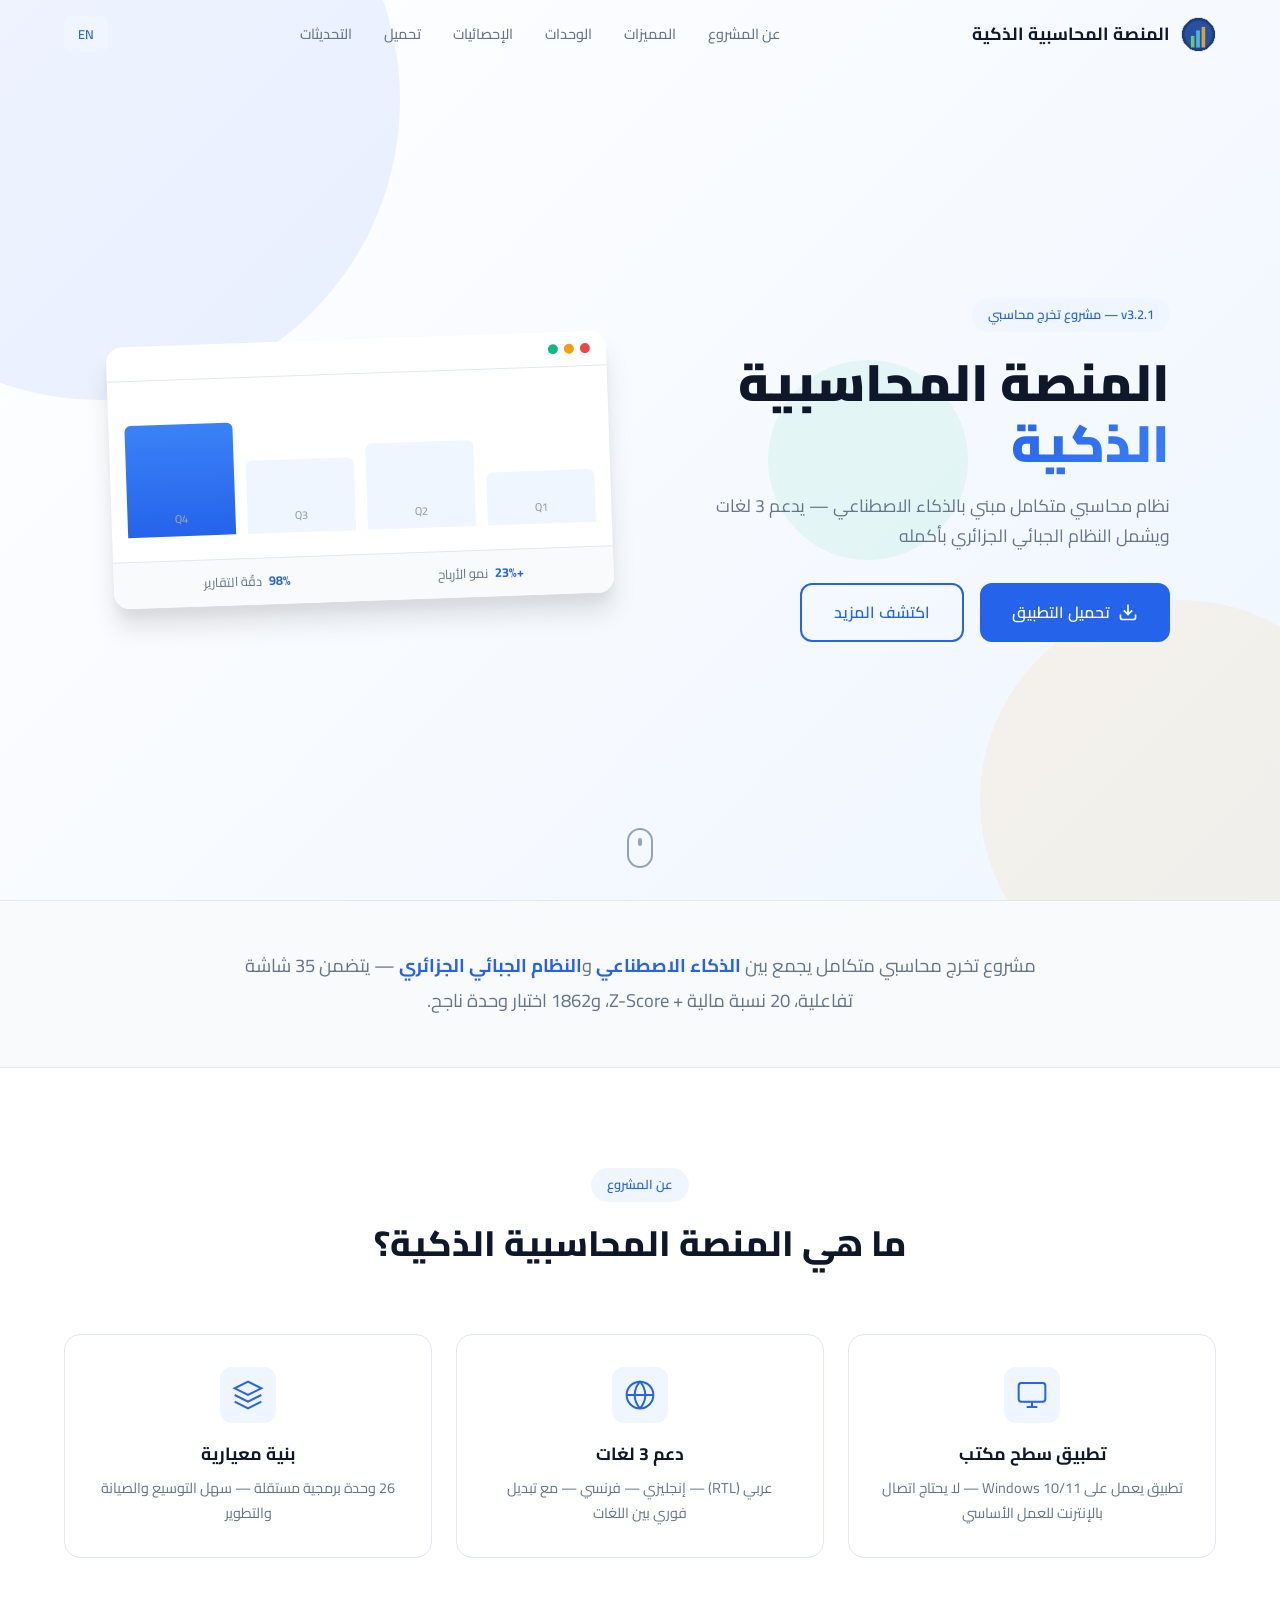
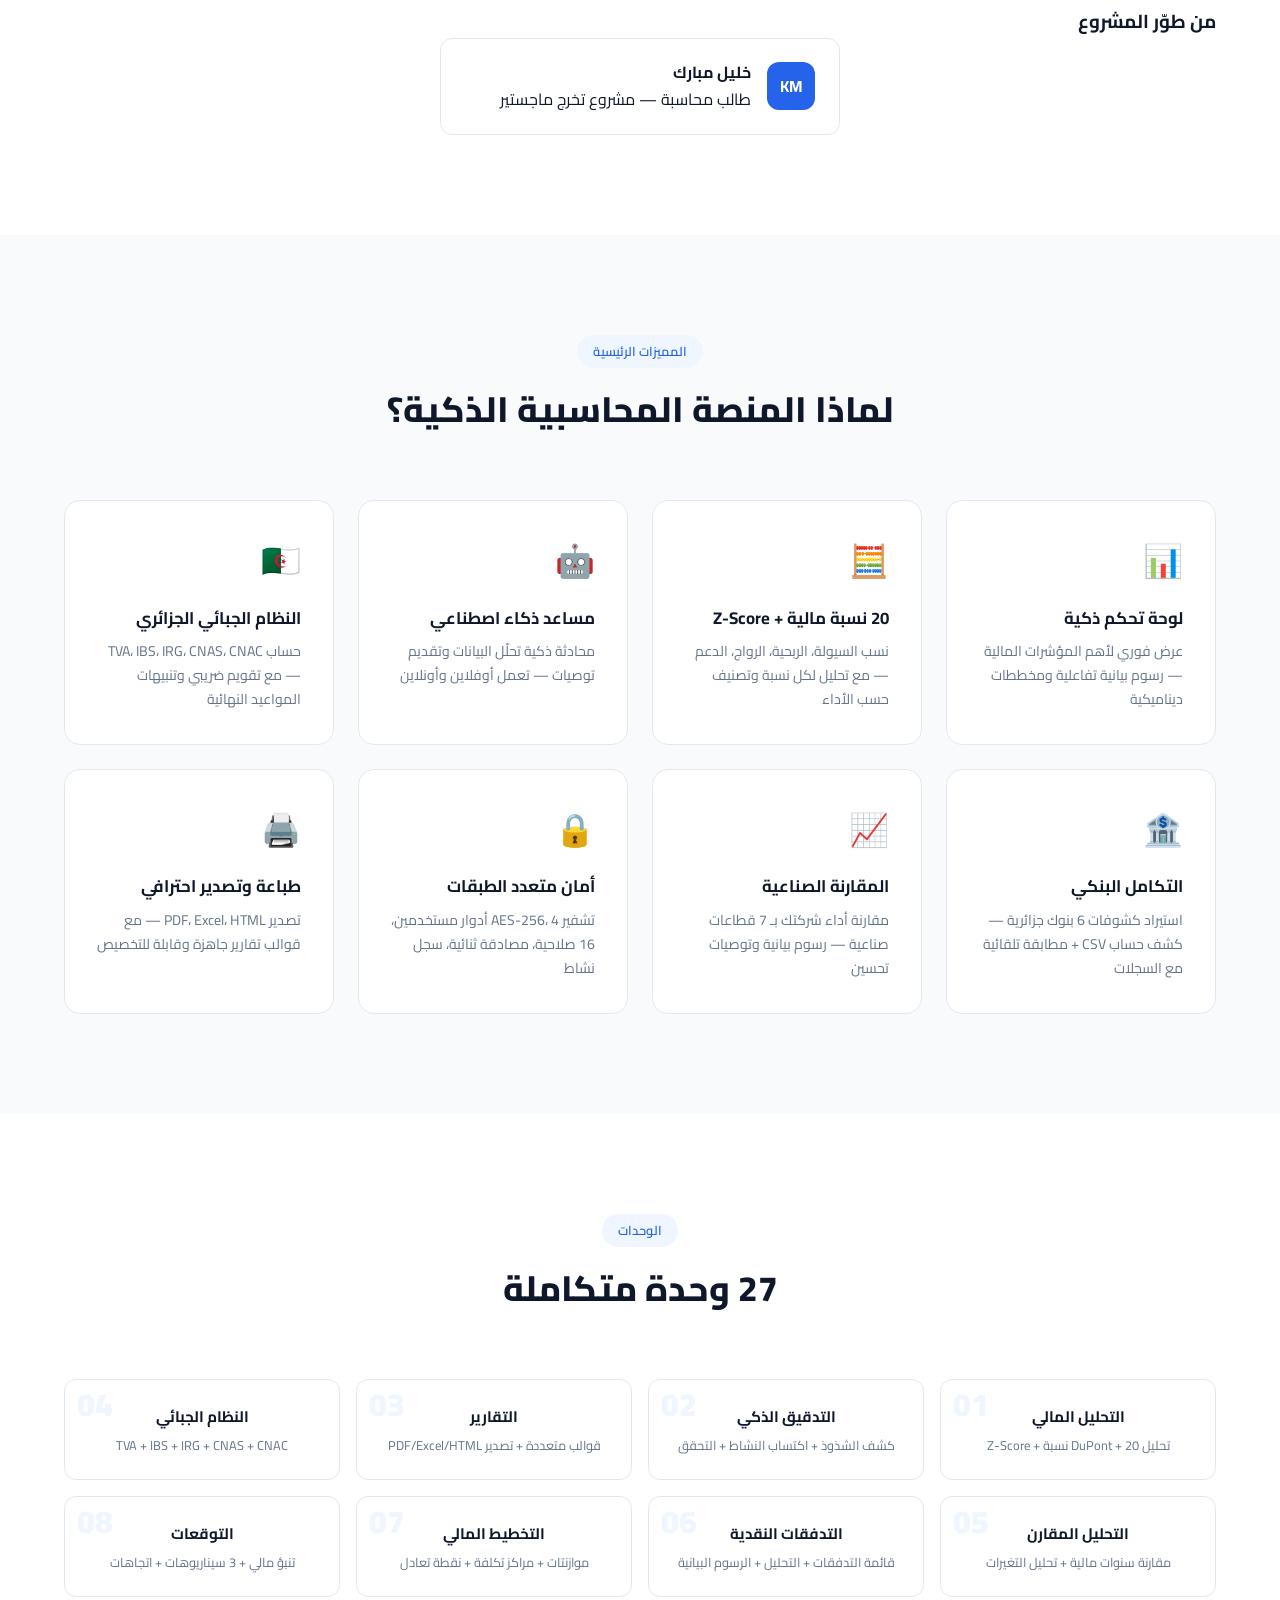
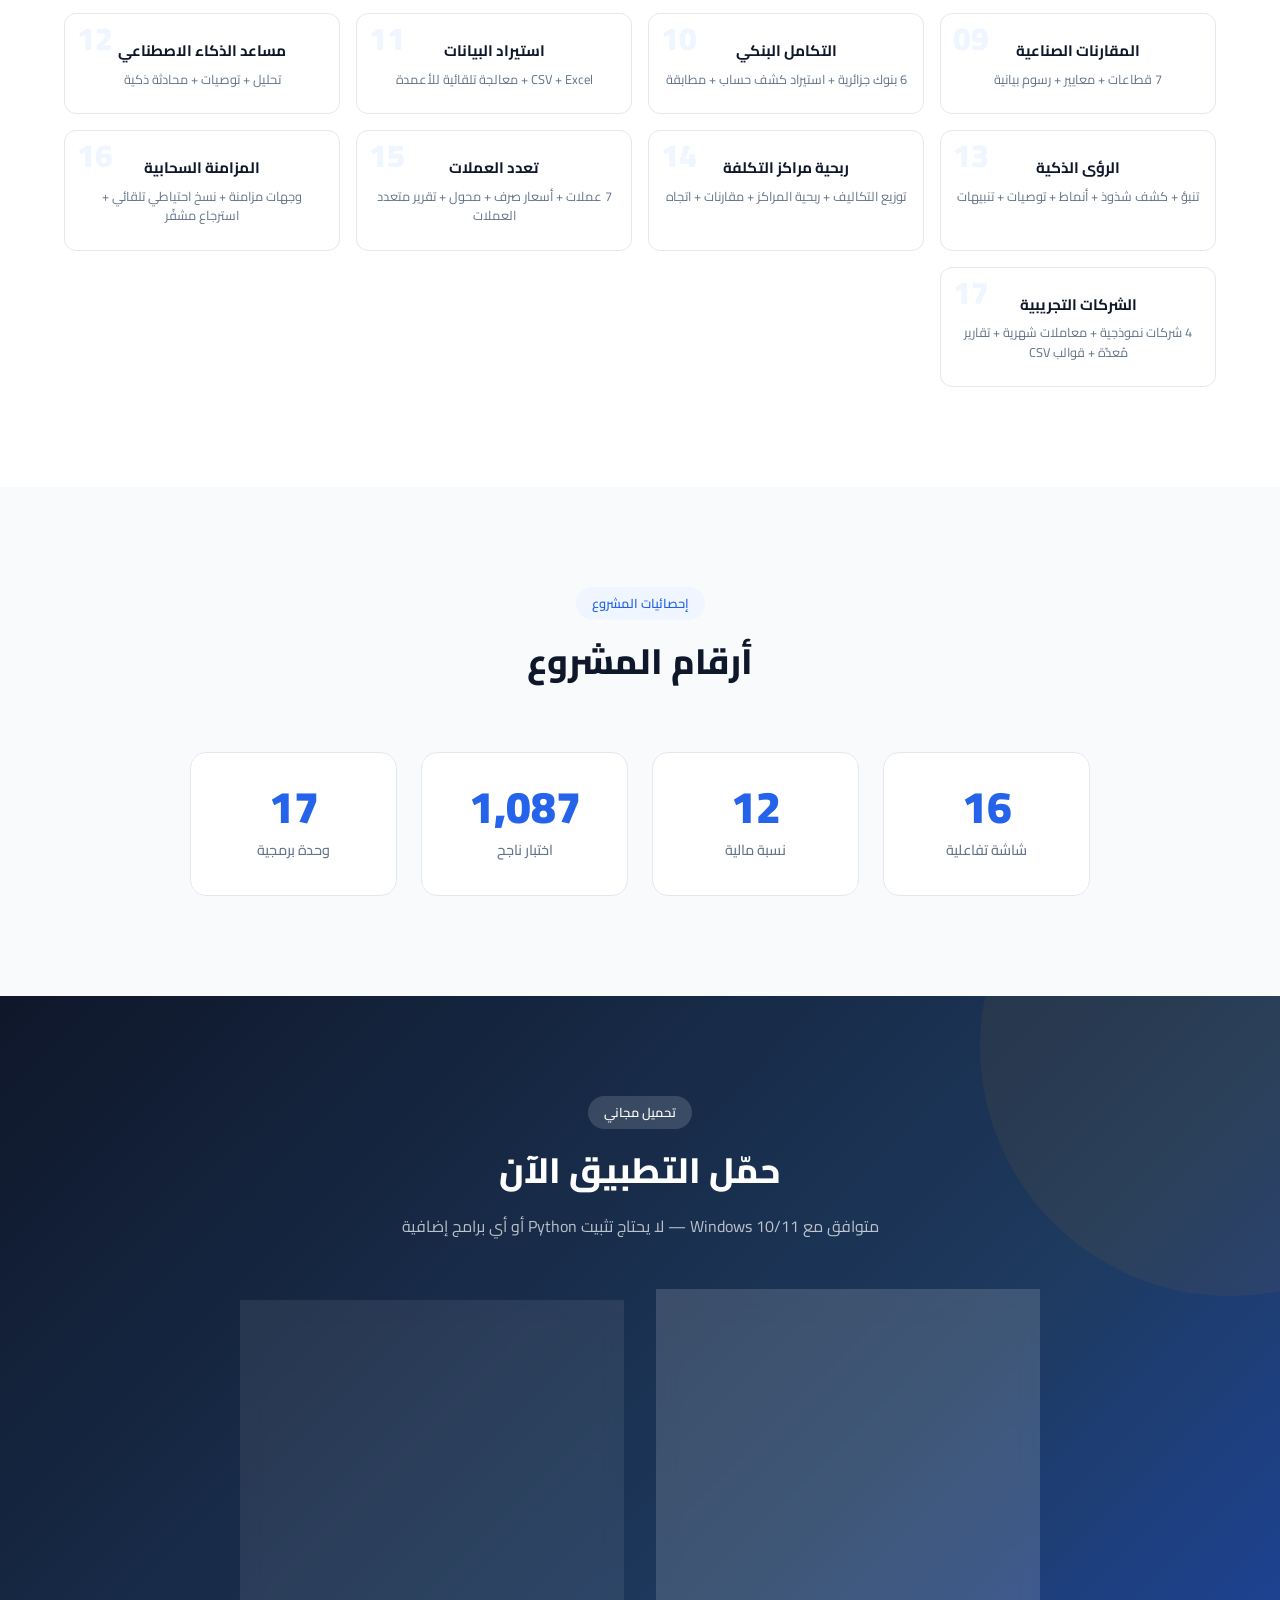
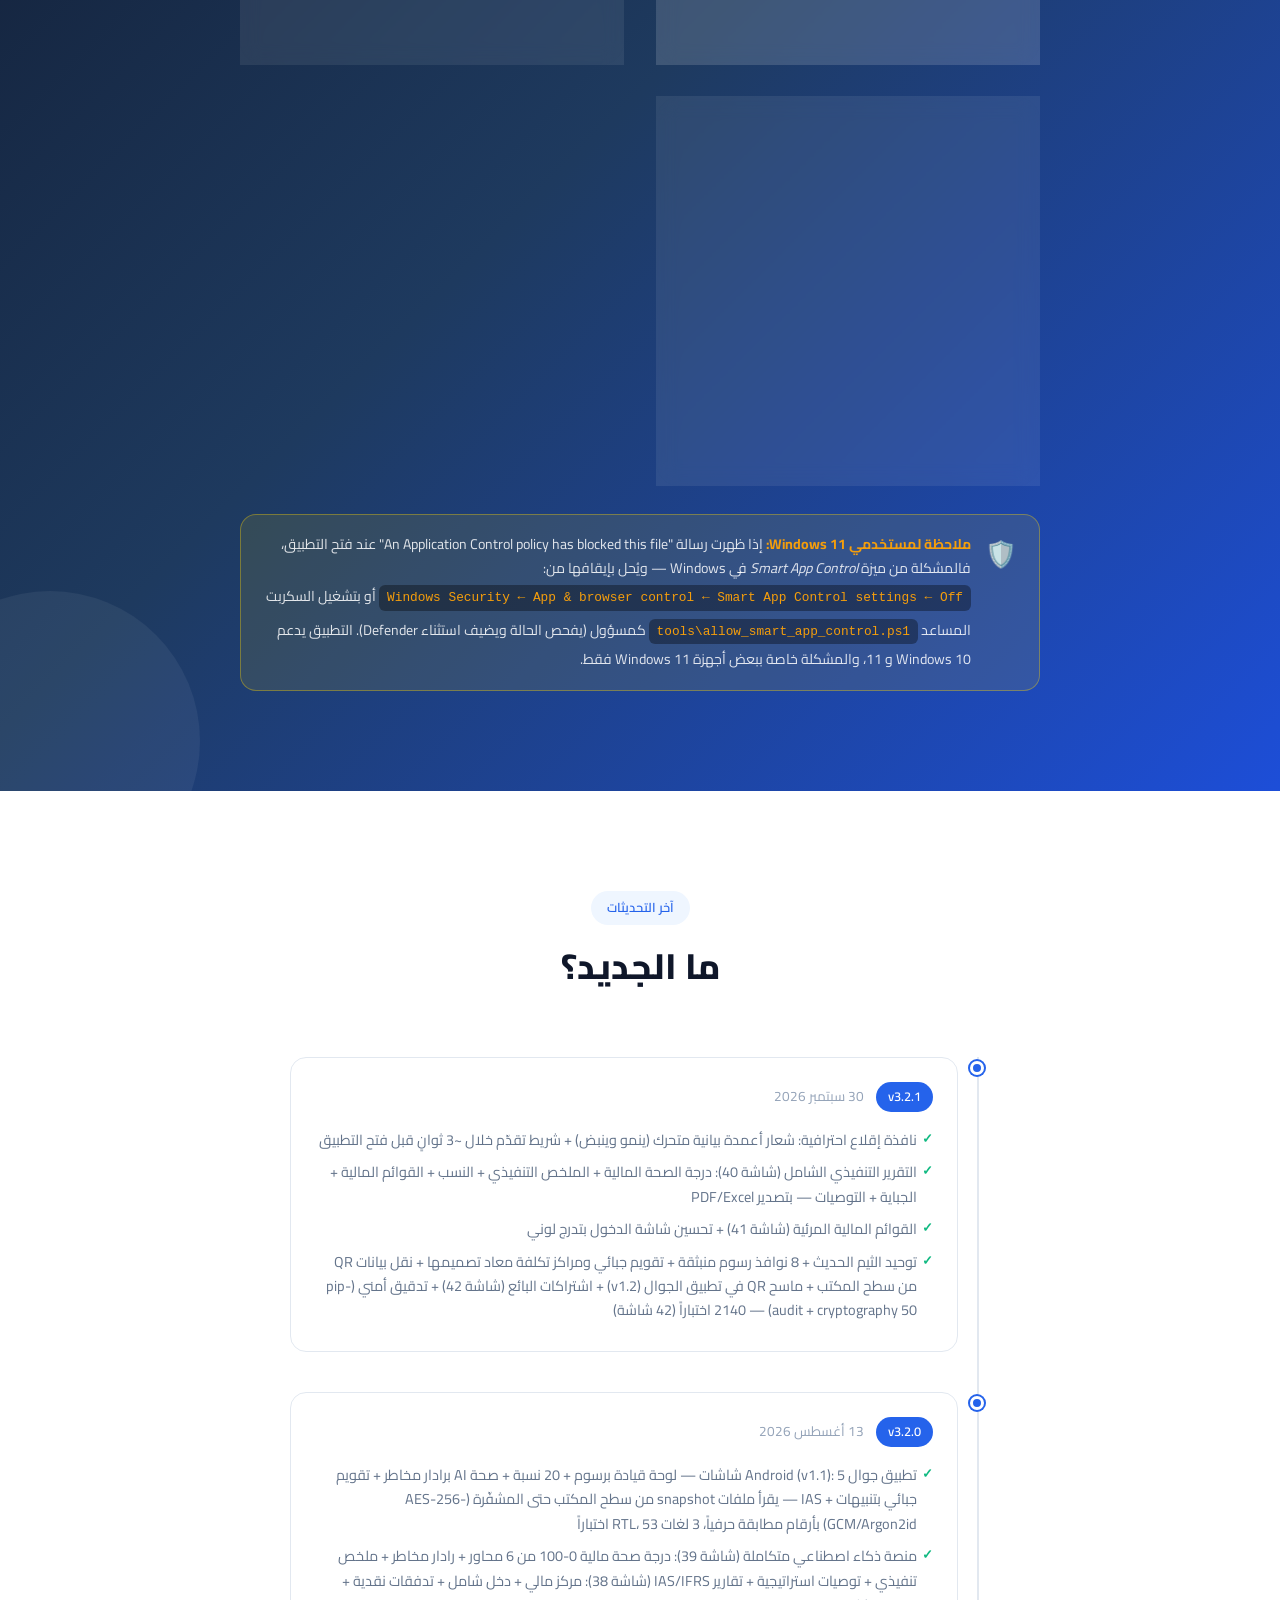
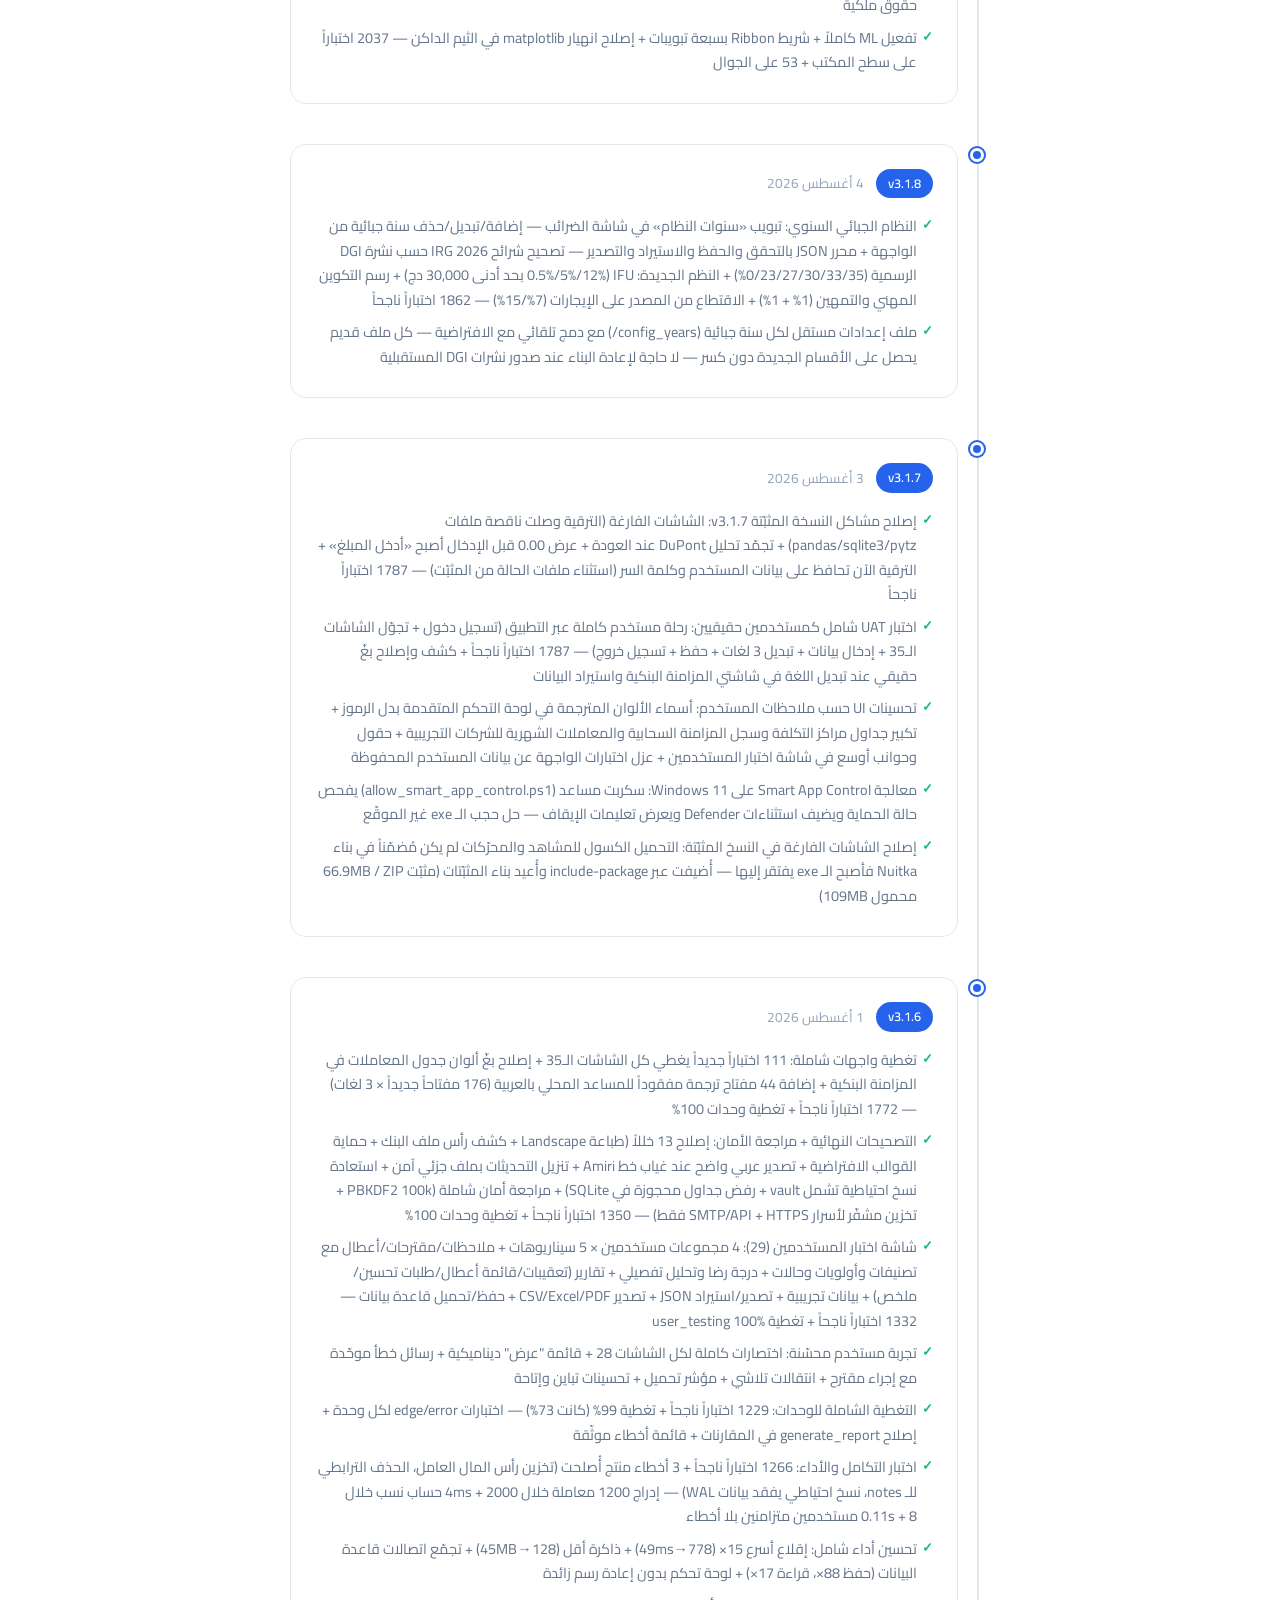
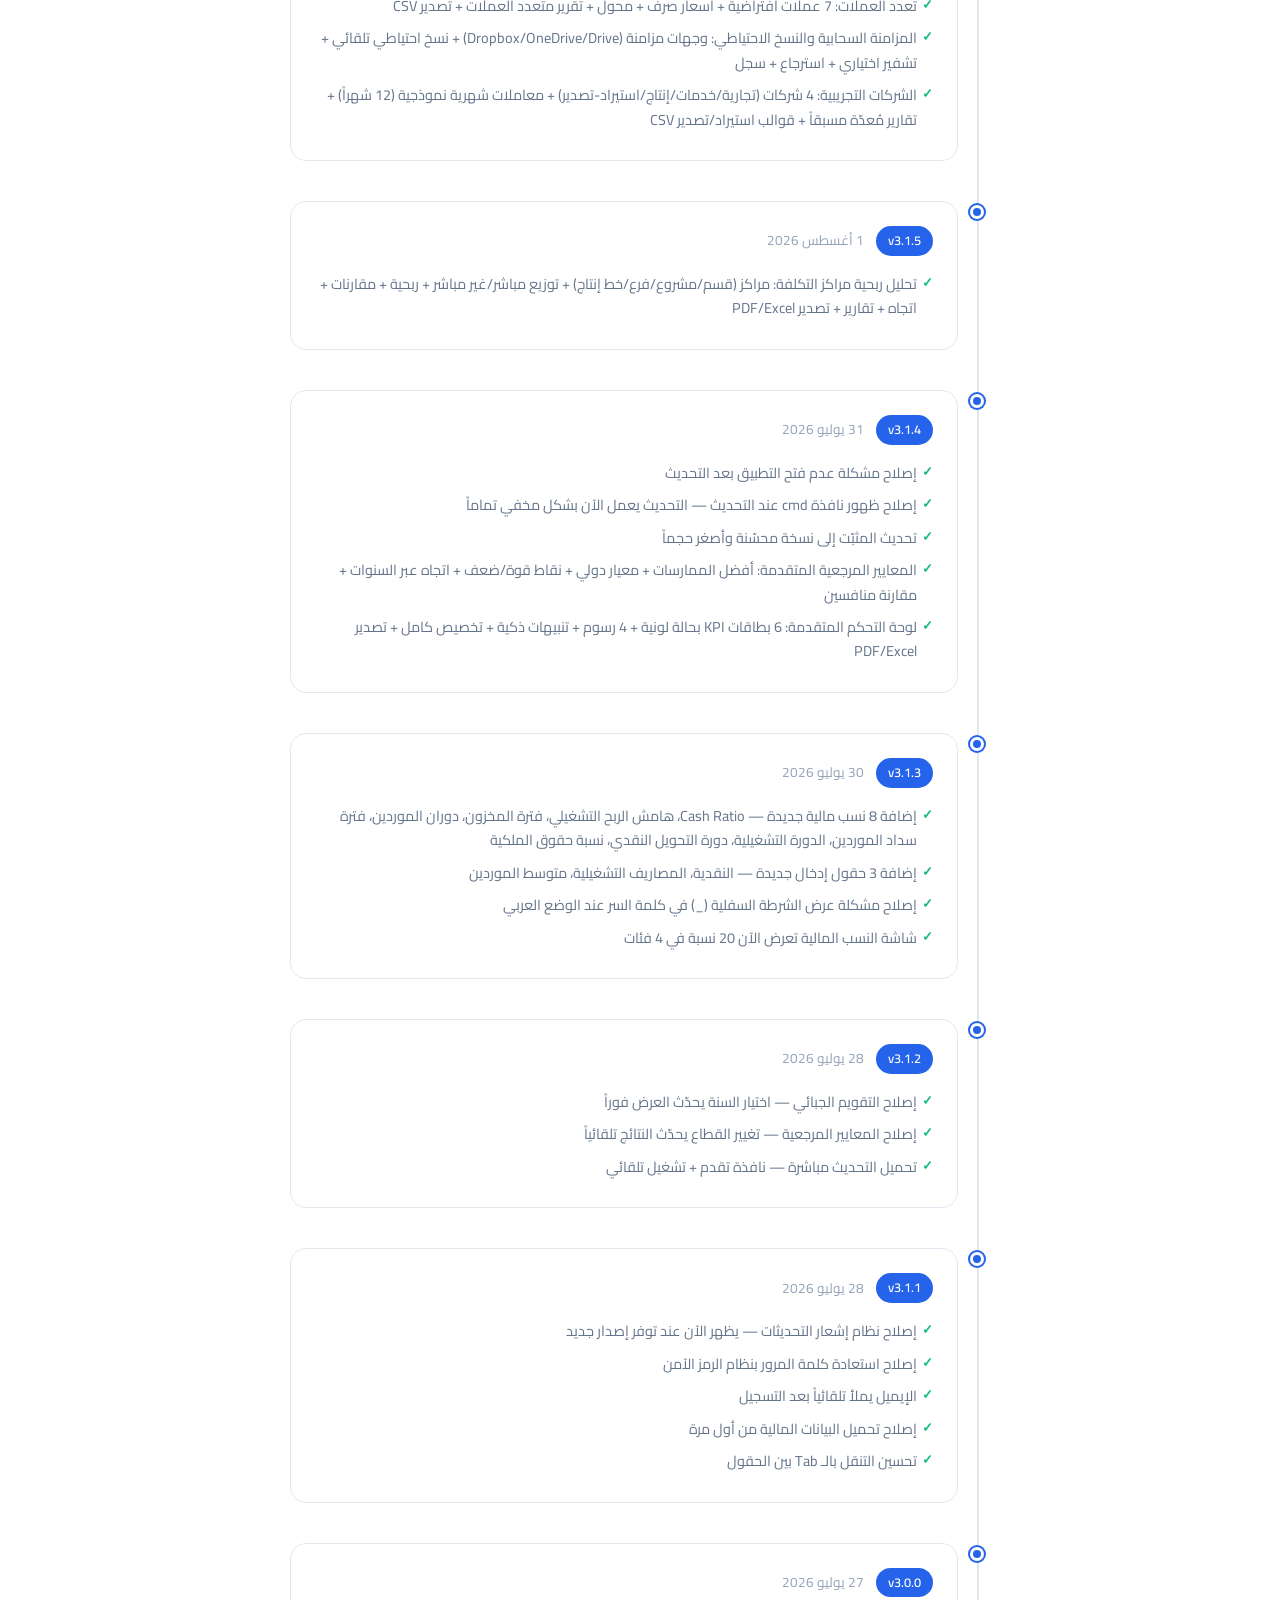
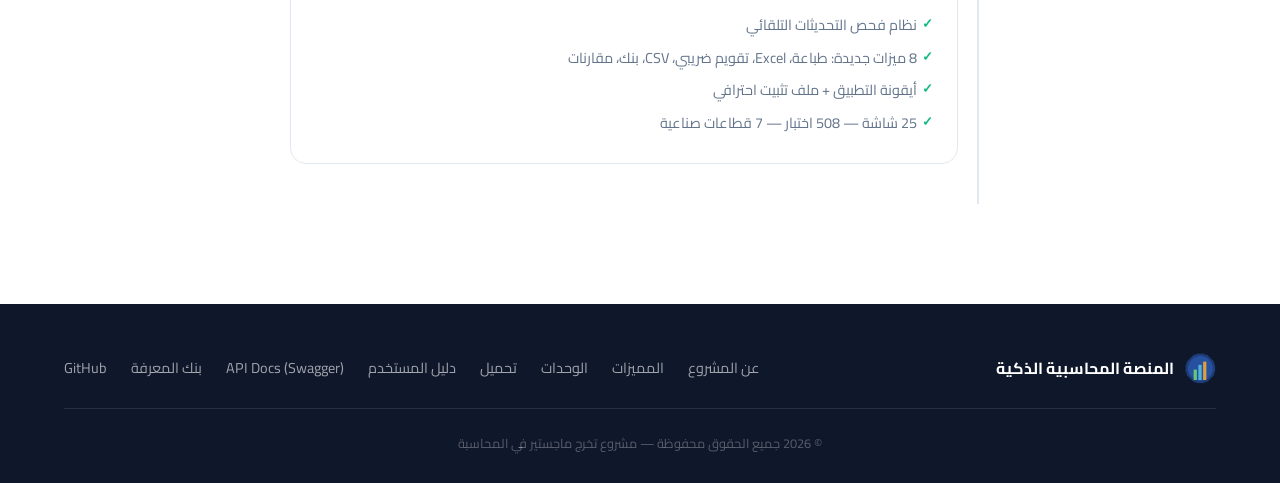
==== commit 4fdf2a5c: "docs: bump test count to 2140 in v3.2.1 changelog" ====
--- a/docs/index.html
+++ b/docs/index.html
@@ -444,7 +444,7 @@
                         <li data-i18n="upd_new39">نافذة إقلاع احترافية: شعار أعمدة بيانية متحرك (ينمو وينبض) + شريط تقدّم خلال ~3 ثوانٍ قبل فتح التطبيق</li>
                         <li data-i18n="upd_new40">التقرير التنفيذي الشامل (شاشة 40): درجة الصحة المالية + الملخص التنفيذي + النسب + القوائم المالية + الجباية + التوصيات — بتصدير PDF/Excel</li>
                         <li data-i18n="upd_new41">القوائم المالية المرئية (شاشة 41) + تحسين شاشة الدخول بتدرج لوني</li>
-                        <li data-i18n="upd_new42">توحيد الثيم الحديث + 8 نوافذ رسوم منبثقة + تقويم جبائي ومراكز تكلفة معاد تصميمها + نقل بيانات QR من سطح المكتب + ماسح QR في تطبيق الجوال (v1.2) + اشتراكات البائع (شاشة 42) + تدقيق أمني (pip-audit + cryptography 50) — 2115 اختباراً (42 شاشة)</li>
+                        <li data-i18n="upd_new42">توحيد الثيم الحديث + 8 نوافذ رسوم منبثقة + تقويم جبائي ومراكز تكلفة معاد تصميمها + نقل بيانات QR من سطح المكتب + ماسح QR في تطبيق الجوال (v1.2) + اشتراكات البائع (شاشة 42) + تدقيق أمني (pip-audit + cryptography 50) — 2140 اختباراً (42 شاشة)</li>
                     </ul>
                 </div>
             </div>
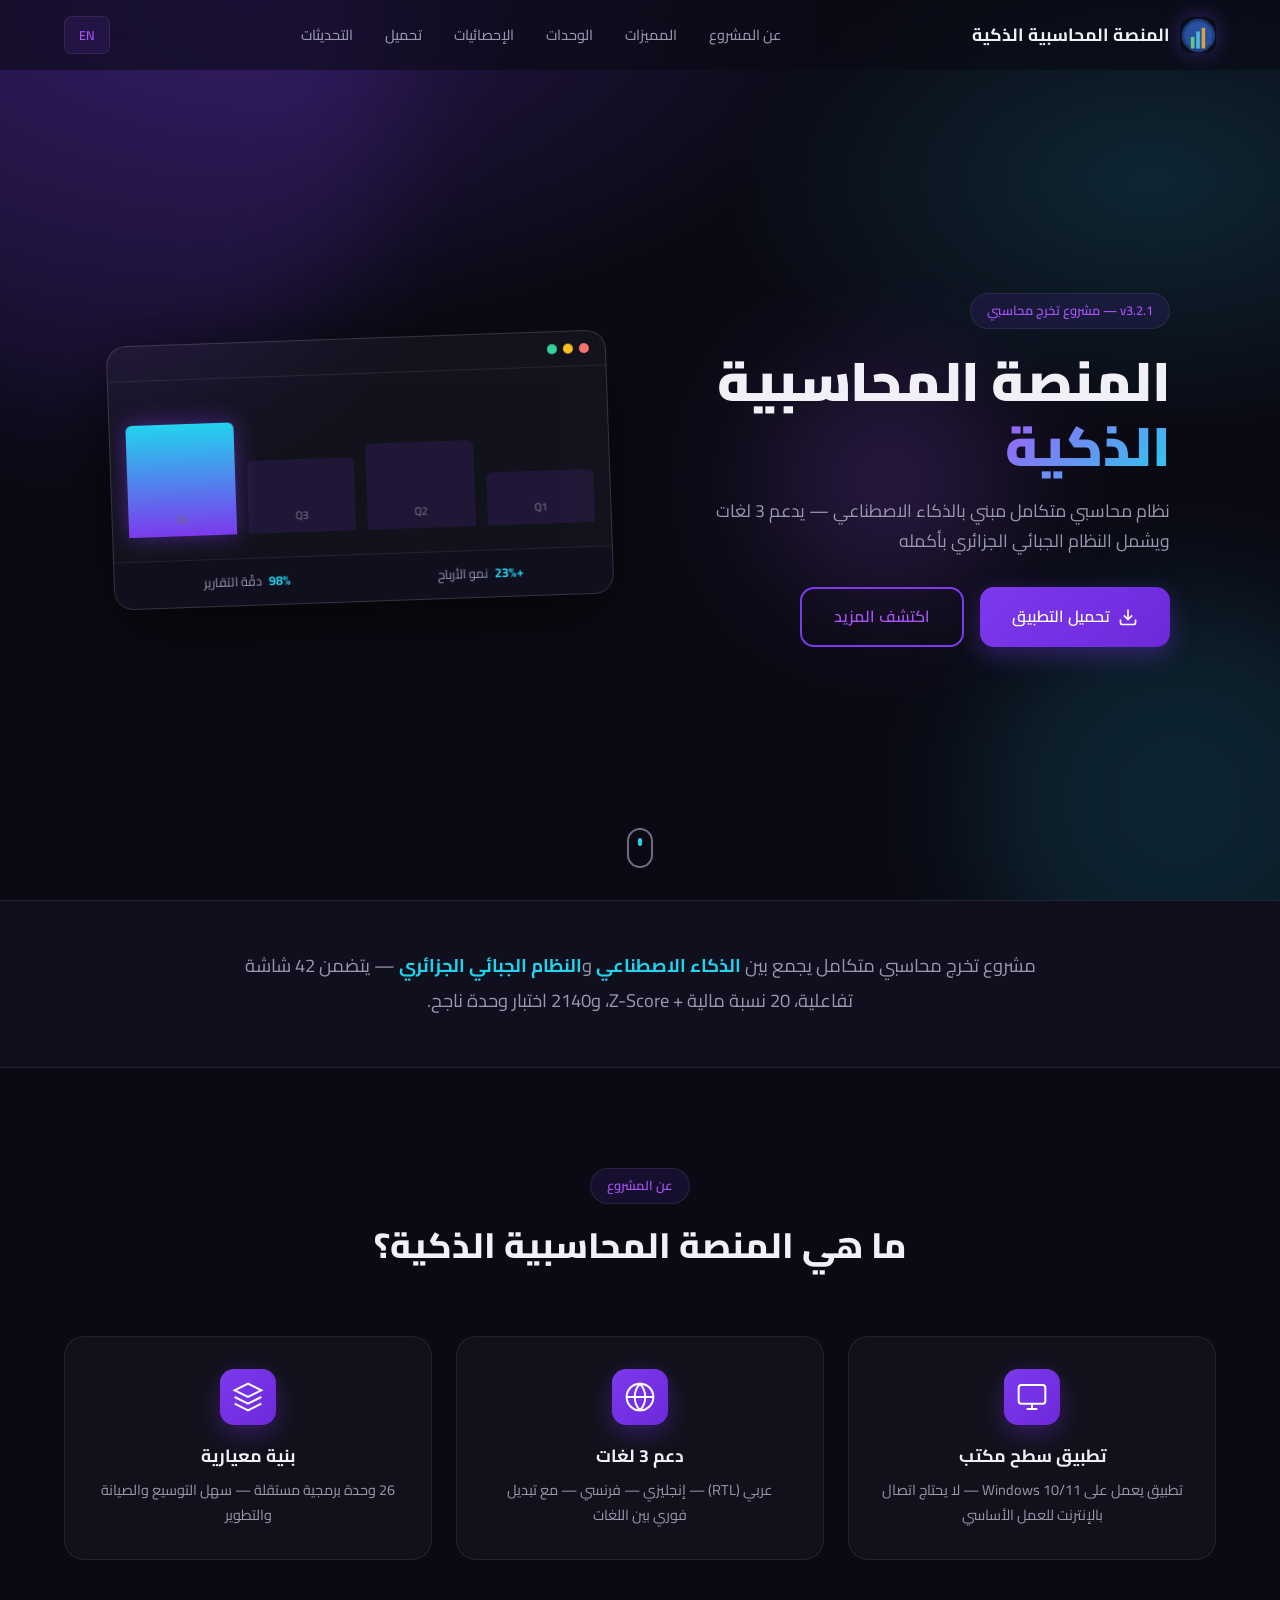
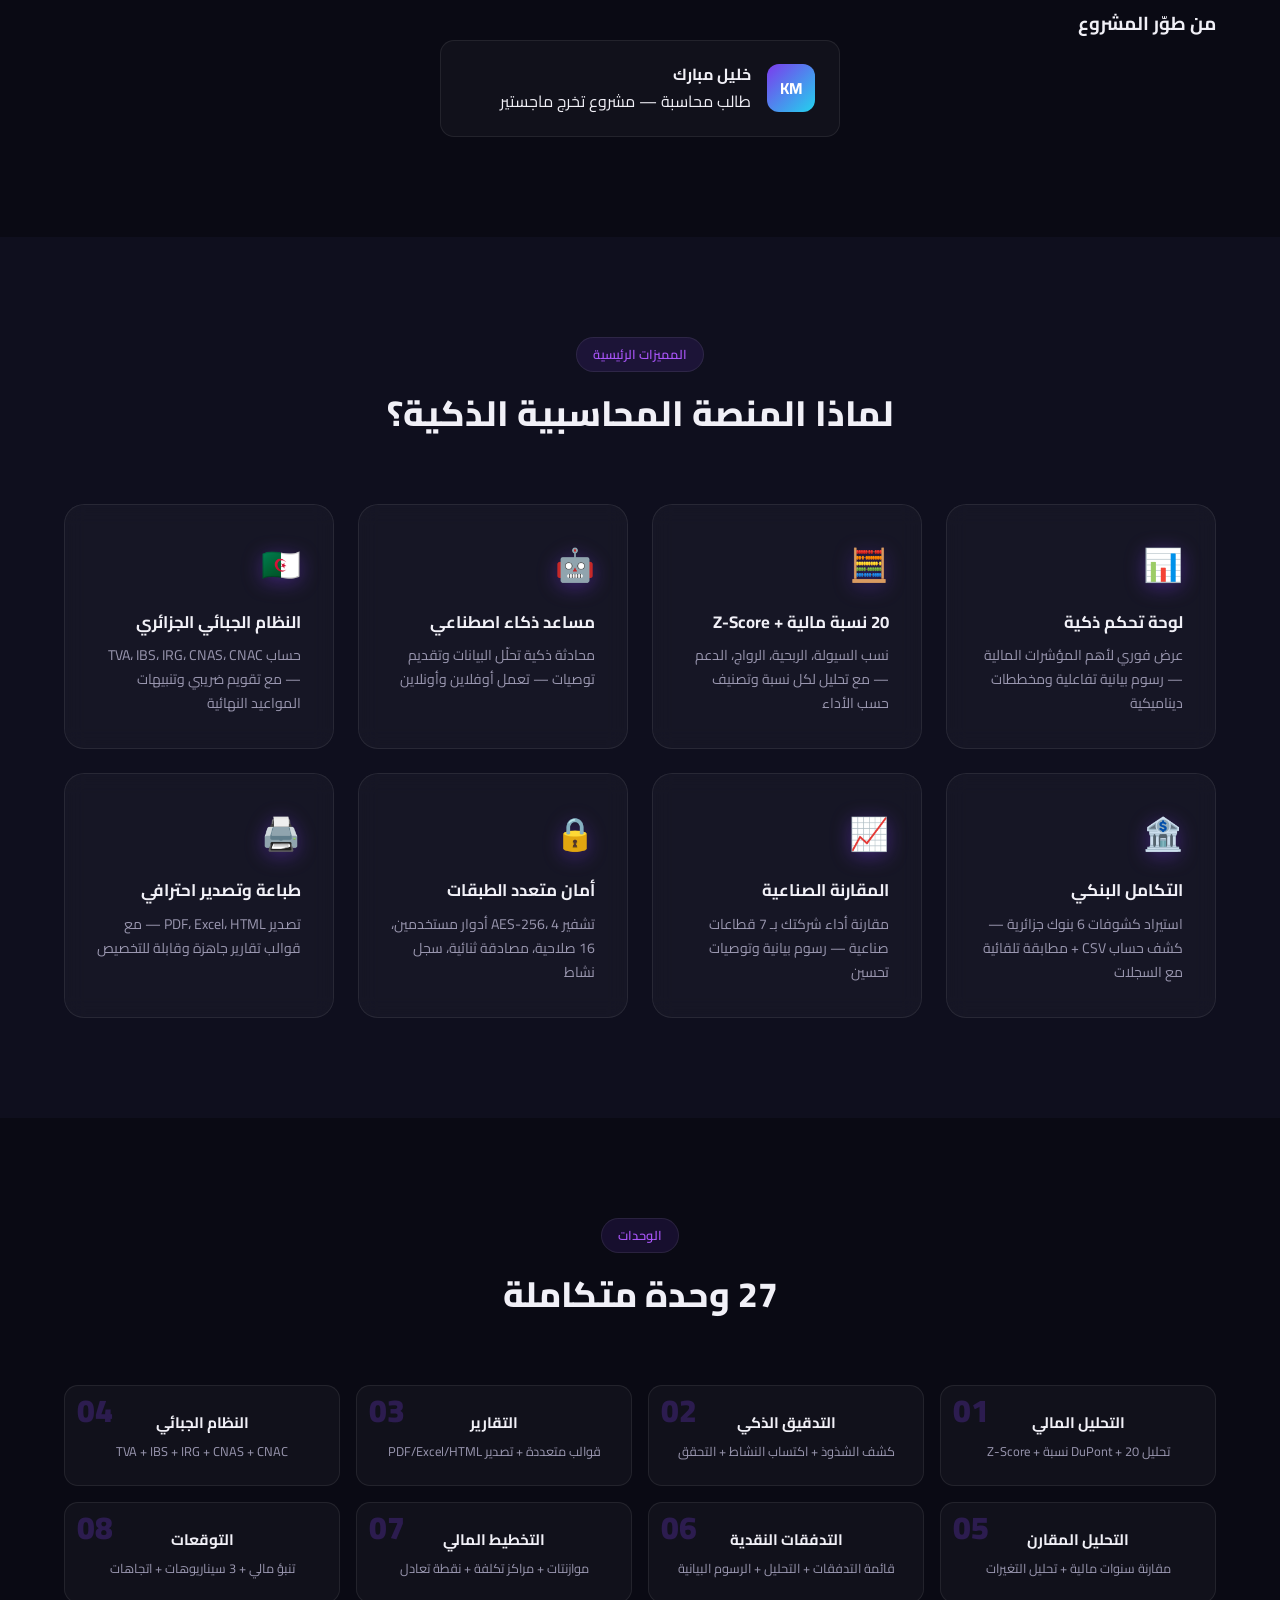
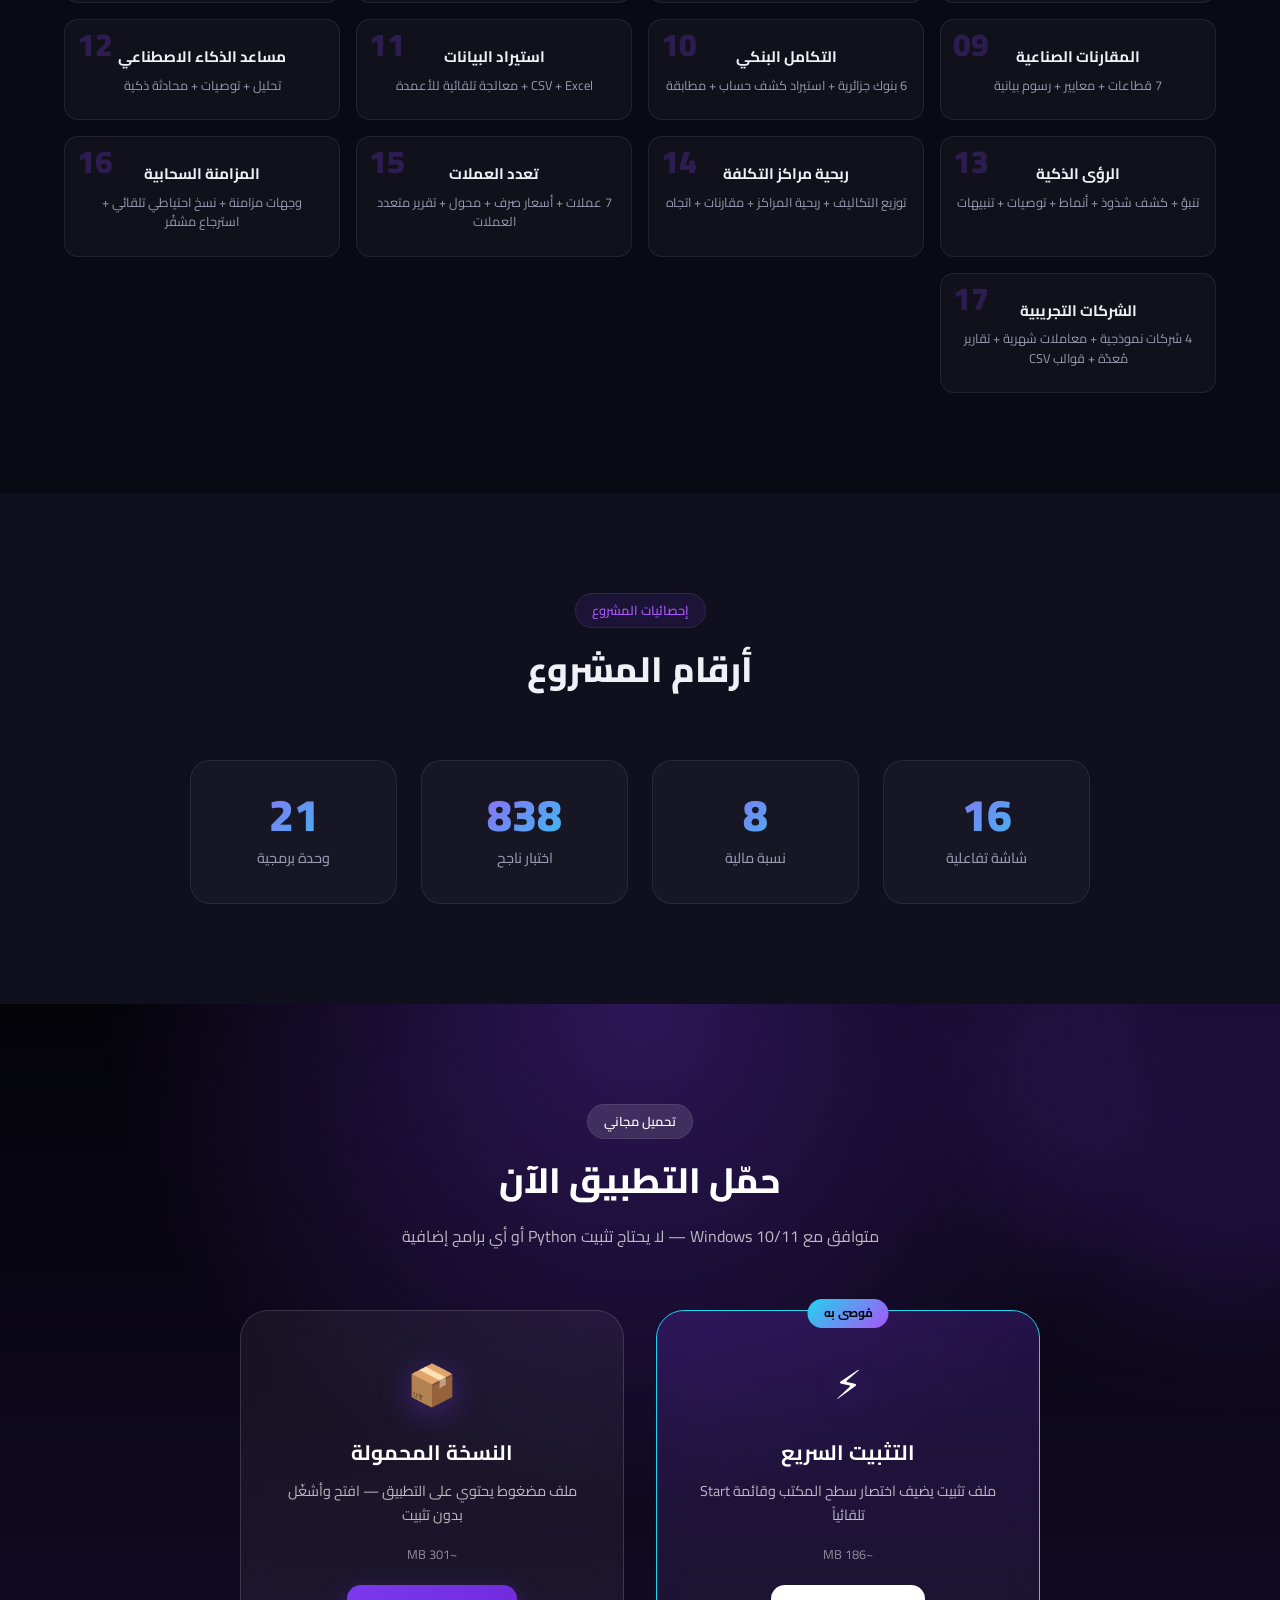
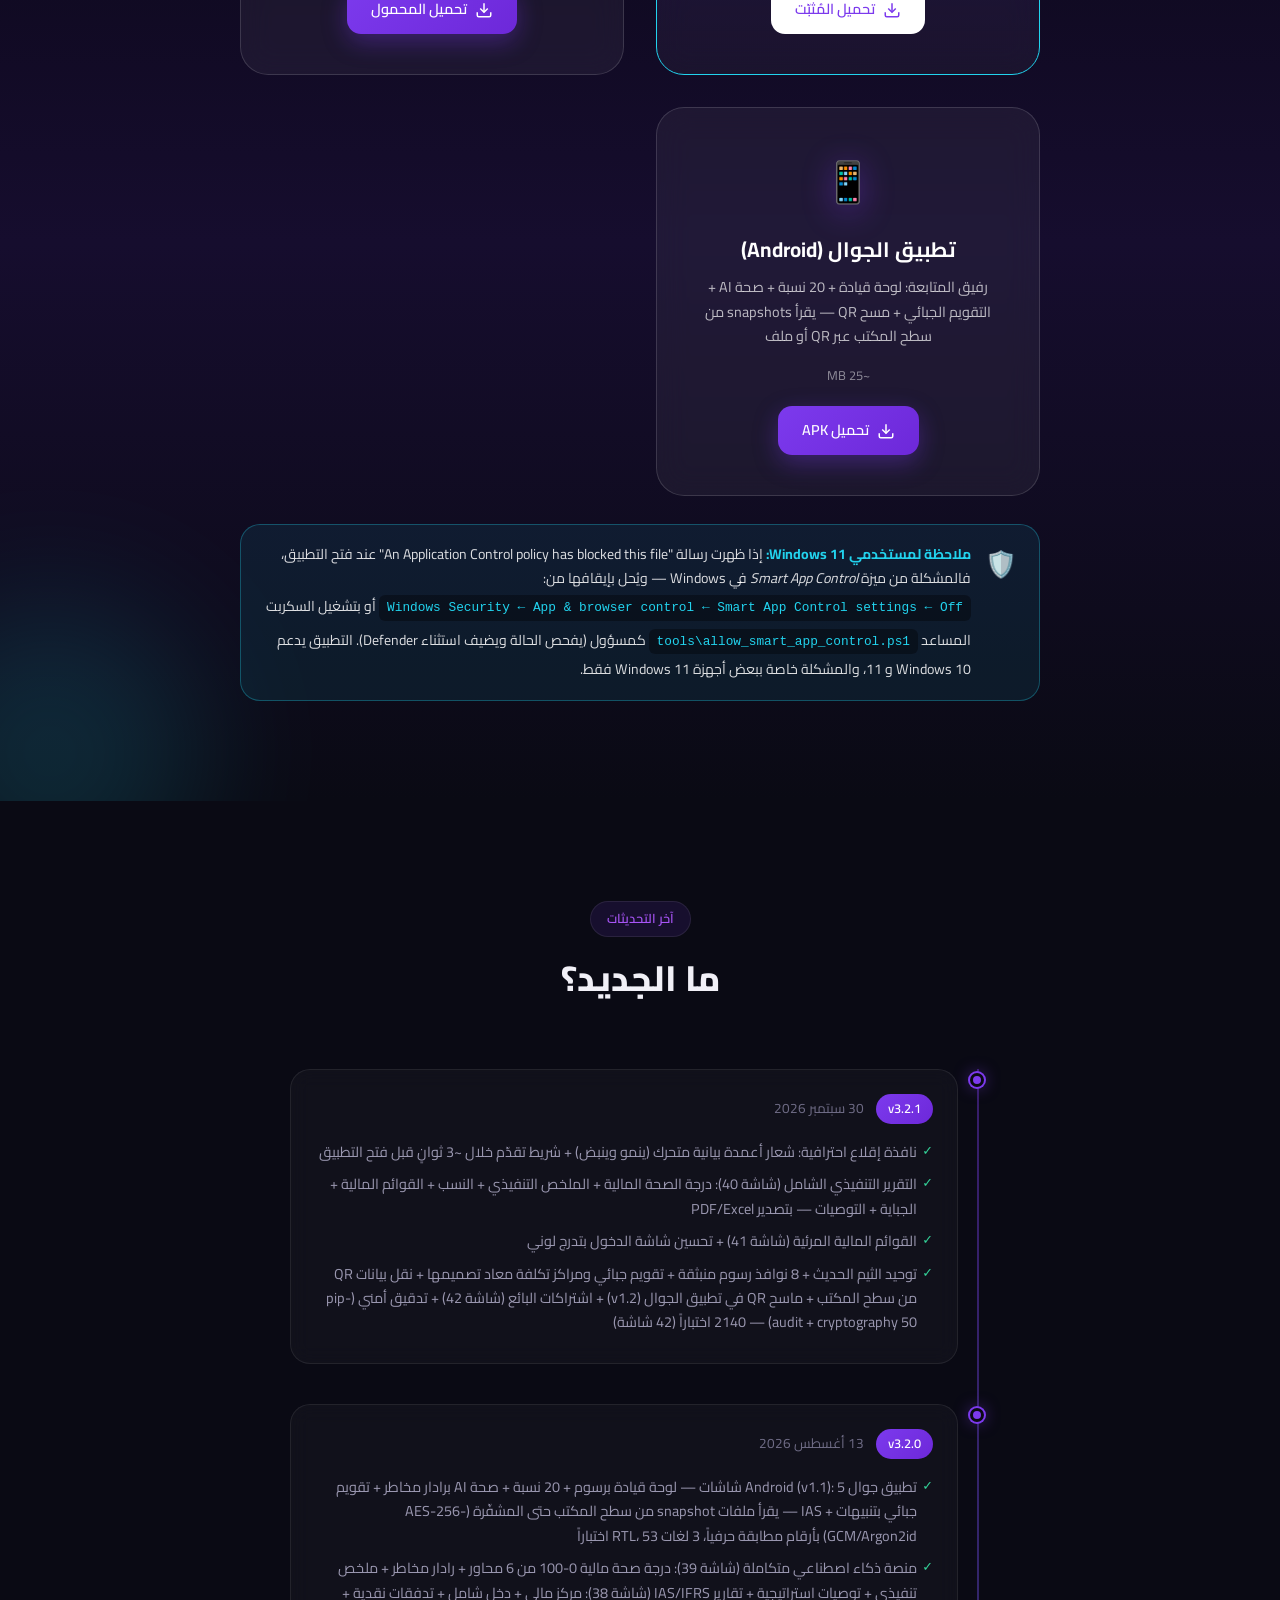
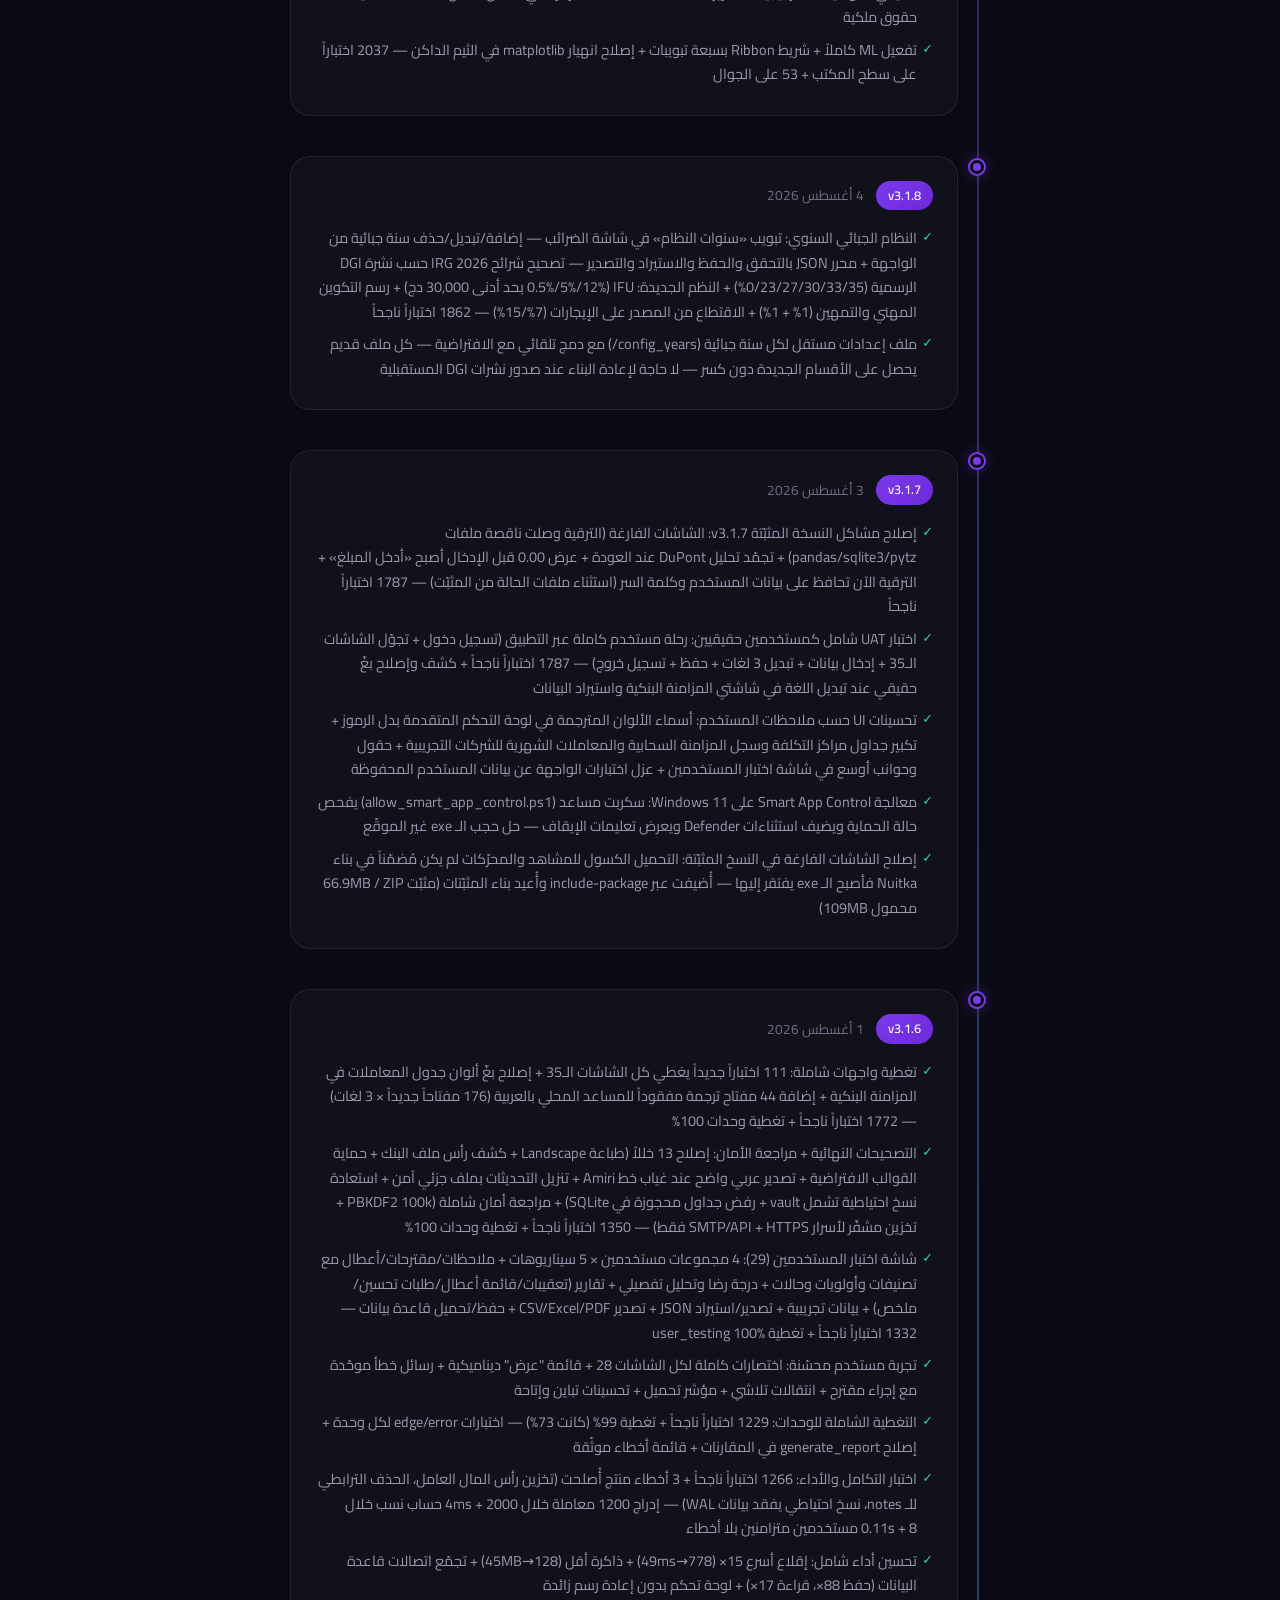
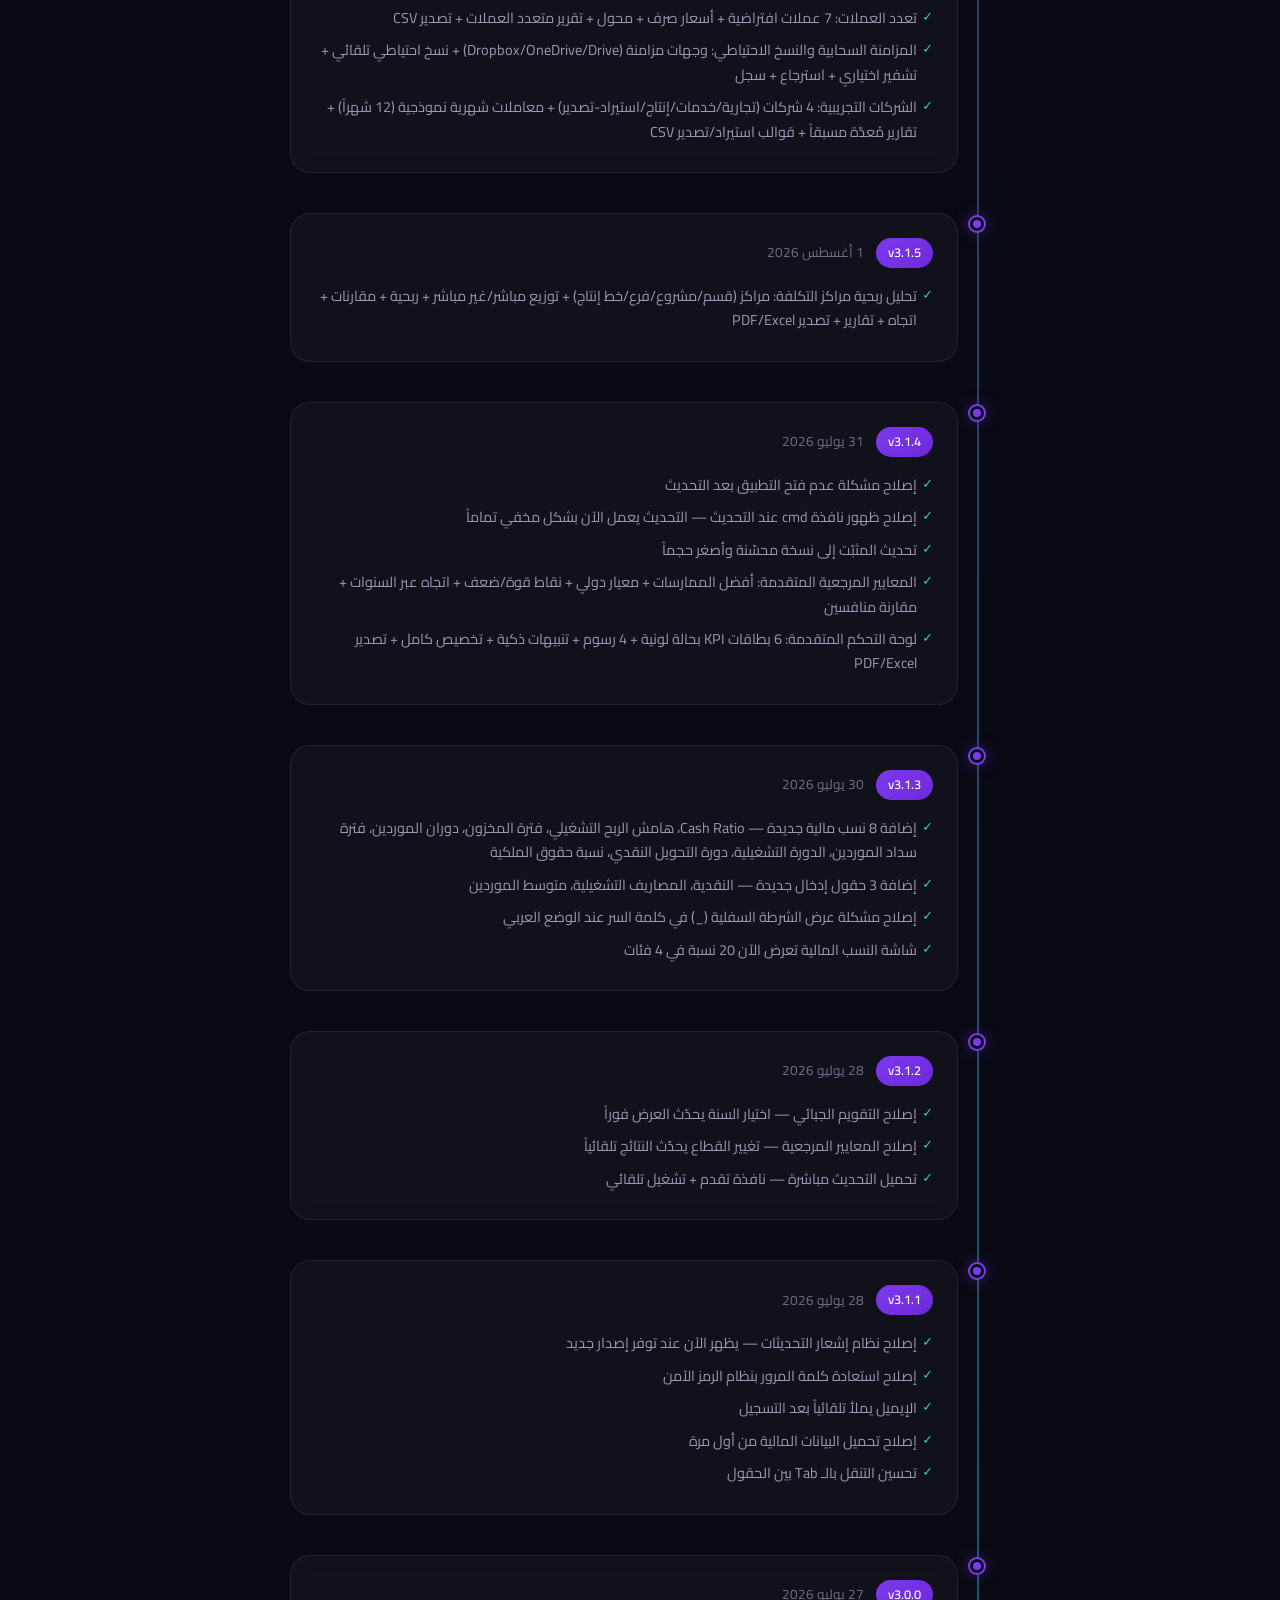
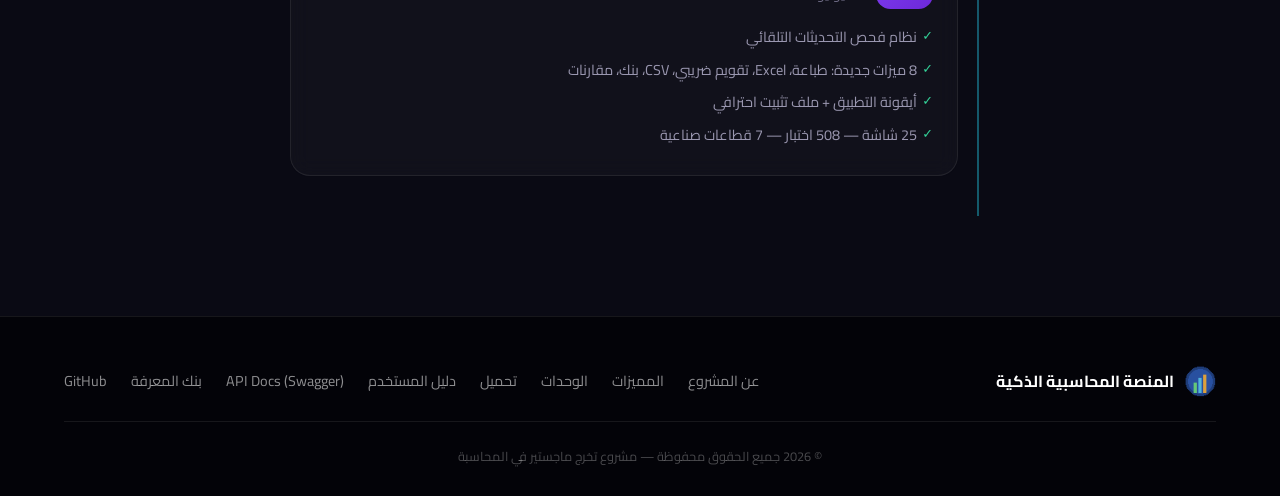
==== commit 3ad9c5d1: "style(docs): redesign landing page with webild-inspired dark purple theme + refresh stats" ====
--- a/docs/index.html
+++ b/docs/index.html
@@ -4,7 +4,7 @@
     <meta charset="UTF-8">
     <meta name="viewport" content="width=device-width, initial-scale=1.0">
     <title>المنصة المحاسبية الذكية | Smart Accounting Platform</title>
-    <meta name="description" content="منصة محاسبية ذكية متكاملة — 35 شاشة، 20 نسبة مالية + Z-Score، 7 قطاعات صناعية، 6 بنوك جزائرية. نظام جبائي جزائري كامل مع تحليل مالي بالذكاء الاصطناعي.">
+    <meta name="description" content="منصة محاسبية ذكية متكاملة — 42 شاشة، 20 نسبة مالية + Z-Score، 7 قطاعات صناعية، 6 بنوك جزائرية. نظام جبائي جزائري كامل مع تحليل مالي بالذكاء الاصطناعي.">
     <meta name="keywords" content="محاسبة, منصة محاسبية, نظام محاسبي, جزائر, ضرائب, تحليل مالي, Smart Accounting, accounting platform, Algeria">
     <meta name="author" content="Khelifi Mebarek">
     <meta name="robots" content="index, follow">
@@ -138,7 +138,7 @@
     <div class="container">
         <p class="intro-text" data-aos="fade-up" data-i18n="intro">
             مشروع تخرج محاسبي متكامل يجمع بين <strong>الذكاء الاصطناعي</strong> و<strong>النظام الجبائي الجزائري</strong> —
-            يتضمن 35 شاشة تفاعلية، 20 نسبة مالية + Z-Score، و1862 اختبار وحدة ناجح.
+            يتضمن 42 شاشة تفاعلية، 20 نسبة مالية + Z-Score، و2140 اختبار وحدة ناجح.
         </p>
     </div>
 </section>
@@ -345,7 +345,7 @@
         </div>
         <div class="stats-grid" data-aos="fade-up">
             <div class="stat-card" data-aos="zoom-in" data-aos-delay="0">
-                <div class="stat-number" data-count="28">0</div>
+                <div class="stat-number" data-count="42">0</div>
                 <div class="stat-label" data-i18n="stat1">شاشة تفاعلية</div>
             </div>
             <div class="stat-card" data-aos="zoom-in" data-aos-delay="100">
@@ -353,11 +353,11 @@
                 <div class="stat-label" data-i18n="stat2">نسبة مالية</div>
             </div>
             <div class="stat-card" data-aos="zoom-in" data-aos-delay="200">
-                <div class="stat-number" data-count="1862">0</div>
+                <div class="stat-number" data-count="2140">0</div>
                 <div class="stat-label" data-i18n="stat3">اختبار ناجح</div>
             </div>
             <div class="stat-card" data-aos="zoom-in" data-aos-delay="300">
-                <div class="stat-number" data-count="30">0</div>
+                <div class="stat-number" data-count="56">0</div>
                 <div class="stat-label" data-i18n="stat4">وحدة برمجية</div>
             </div>
         </div>
--- a/docs/style.css
+++ b/docs/style.css
@@ -1,35 +1,38 @@
 /* ===== RESET & VARIABLES ===== */
 *,*::before,*::after{margin:0;padding:0;box-sizing:border-box}
 :root{
-  --primary:#2563eb;
-  --primary-dark:#1d4ed8;
-  --primary-light:#3b82f6;
-  --primary-50:#eff6ff;
-  --accent:#f59e0b;
-  --accent-light:#fbbf24;
-  --success:#10b981;
-  --danger:#ef4444;
-  --bg:#ffffff;
-  --bg-alt:#f8fafc;
-  --bg-dark:#0f172a;
-  --bg-darker:#020617;
-  --text:#0f172a;
-  --text-secondary:#64748b;
-  --text-light:#94a3b8;
-  --border:#e2e8f0;
-  --card-bg:#ffffff;
-  --shadow:0 1px 3px rgba(0,0,0,.08),0 1px 2px rgba(0,0,0,.06);
-  --shadow-md:0 4px 6px rgba(0,0,0,.07),0 2px 4px rgba(0,0,0,.06);
-  --shadow-lg:0 10px 15px rgba(0,0,0,.1),0 4px 6px rgba(0,0,0,.05);
-  --shadow-xl:0 20px 25px rgba(0,0,0,.1),0 10px 10px rgba(0,0,0,.04);
-  --radius:12px;
-  --radius-lg:16px;
-  --radius-xl:24px;
-  --font:'Cairo',sans-serif;
+  --primary:#7c3aed;
+  --primary-dark:#6d28d9;
+  --primary-light:#a855f7;
+  --primary-50:rgba(124,58,237,.12);
+  --accent:#22d3ee;
+  --accent-light:#67e8f9;
+  --success:#34d399;
+  --danger:#f87171;
+  --bg:#0a0a14;
+  --bg-alt:#0f0f1e;
+  --bg-dark:#05050d;
+  --bg-darker:#030308;
+  --text:#f1f0f7;
+  --text-secondary:#9a97b0;
+  --text-light:#6f6c86;
+  --border:rgba(255,255,255,.08);
+  --border-strong:rgba(255,255,255,.14);
+  --card-bg:rgba(255,255,255,.03);
+  --card-bg-hover:rgba(255,255,255,.06);
+  --glow:0 0 0 1px rgba(124,58,237,.25),0 8px 40px rgba(124,58,237,.18);
+  --shadow:0 1px 3px rgba(0,0,0,.4);
+  --shadow-md:0 4px 16px rgba(0,0,0,.45);
+  --shadow-lg:0 12px 40px rgba(0,0,0,.55);
+  --shadow-xl:0 24px 70px rgba(0,0,0,.65);
+  --radius:14px;
+  --radius-lg:20px;
+  --radius-xl:28px;
+  --font:'Cairo',system-ui,-apple-system,'Segoe UI',sans-serif;
   --transition:all .3s cubic-bezier(.4,0,.2,1);
 }
 html{scroll-behavior:smooth;scroll-padding-top:80px}
-body{font-family:var(--font);background:var(--bg);color:var(--text);line-height:1.7;overflow-x:hidden}
+body{font-family:var(--font);background:var(--bg);color:var(--text);line-height:1.7;overflow-x:hidden;-webkit-font-smoothing:antialiased}
 img{max-width:100%;display:block}
 a{text-decoration:none;color:inherit}
 ul{list-style:none}
@@ -40,19 +43,19 @@
 .skip-link:focus{top:0}
 
 /* ===== NAVBAR ===== */
-.navbar{position:fixed;top:0;left:0;right:0;z-index:1000;padding:16px 0;transition:var(--transition)}
-.navbar.scrolled{background:rgba(255,255,255,.95);backdrop-filter:blur(20px);-webkit-backdrop-filter:blur(20px);box-shadow:var(--shadow-md);padding:10px 0}
+.navbar{position:fixed;top:0;left:0;right:0;z-index:1000;padding:16px 0;transition:var(--transition);background:rgba(10,10,20,.6);backdrop-filter:blur(20px);-webkit-backdrop-filter:blur(20px)}
+.navbar.scrolled{background:rgba(10,10,20,.85);box-shadow:var(--shadow-md);padding:10px 0;border-bottom:1px solid var(--border)}
 .nav-content{display:flex;align-items:center;justify-content:space-between}
 .logo{display:flex;align-items:center;gap:10px;font-weight:700;font-size:1.1rem}
-.logo img{height:36px;width:36px;border-radius:8px}
+.logo img{height:36px;width:36px;border-radius:10px;box-shadow:0 0 20px rgba(124,58,237,.4)}
 .nav-links{display:flex;gap:32px}
 .nav-links a{font-size:.9rem;font-weight:500;color:var(--text-secondary);transition:var(--transition);position:relative}
-.nav-links a::after{content:'';position:absolute;bottom:-4px;right:0;width:0;height:2px;background:var(--primary);transition:var(--transition)}
-.nav-links a:hover,.nav-links a:focus{color:var(--primary);outline:none}
+.nav-links a::after{content:'';position:absolute;bottom:-4px;right:0;width:0;height:2px;background:linear-gradient(90deg,var(--primary),var(--accent));border-radius:2px;transition:var(--transition)}
+.nav-links a:hover,.nav-links a:focus{color:#fff;outline:none}
 .nav-links a:hover::after,.nav-links a:focus::after{width:100%}
 .nav-actions{display:flex;align-items:center;gap:12px}
-.lang-toggle{background:var(--primary-50);color:var(--primary);border:none;padding:6px 14px;border-radius:8px;font-weight:600;font-size:.8rem;cursor:pointer;transition:var(--transition);font-family:var(--font)}
-.lang-toggle:hover,.lang-toggle:focus{background:var(--primary);color:#fff;outline:none}
+.lang-toggle{background:var(--primary-50);color:var(--primary-light);border:1px solid var(--border);padding:6px 14px;border-radius:8px;font-weight:600;font-size:.8rem;cursor:pointer;transition:var(--transition);font-family:var(--font)}
+.lang-toggle:hover,.lang-toggle:focus{background:var(--primary);color:#fff;outline:none;box-shadow:0 0 20px rgba(124,58,237,.4)}
 .hamburger{display:none;flex-direction:column;gap:5px;background:none;border:none;cursor:pointer;padding:4px}
 .hamburger span{width:24px;height:2px;background:var(--text);transition:var(--transition);border-radius:2px}
 .hamburger.active span:nth-child(1){transform:rotate(45deg) translate(5px,5px)}
@@ -60,72 +63,72 @@
 .hamburger.active span:nth-child(3){transform:rotate(-45deg) translate(5px,-5px)}
 
 /* ===== HERO ===== */
-.hero{min-height:100vh;display:flex;align-items:center;position:relative;overflow:hidden;background:linear-gradient(135deg,var(--bg) 0%,var(--primary-50) 100%)}
+.hero{min-height:100vh;display:flex;align-items:center;position:relative;overflow:hidden;background:radial-gradient(ellipse 80% 60% at 20% 0%,rgba(124,58,237,.25) 0%,transparent 60%),radial-gradient(ellipse 60% 50% at 90% 20%,rgba(34,211,238,.14) 0%,transparent 55%),var(--bg)}
 .hero-bg{position:absolute;inset:0;overflow:hidden;pointer-events:none}
-.hero-shape{position:absolute;border-radius:50%;opacity:.08}
-.hero-shape-1{width:600px;height:600px;background:var(--primary);top:-200px;left:-200px;animation:float 20s ease-in-out infinite}
-.hero-shape-2{width:400px;height:400px;background:var(--accent);bottom:-100px;right:-100px;animation:float 15s ease-in-out infinite reverse}
-.hero-shape-3{width:200px;height:200px;background:var(--success);top:40%;left:60%;animation:float 12s ease-in-out infinite}
+.hero-shape{position:absolute;border-radius:50%;filter:blur(60px)}
+.hero-shape-1{width:600px;height:600px;background:var(--primary);opacity:.16;top:-200px;left:-200px;animation:float 20s ease-in-out infinite}
+.hero-shape-2{width:400px;height:400px;background:var(--accent);opacity:.12;bottom:-100px;right:-100px;animation:float 15s ease-in-out infinite reverse}
+.hero-shape-3{width:240px;height:240px;background:var(--primary-light);opacity:.18;top:40%;left:60%;animation:float 12s ease-in-out infinite}
 @keyframes float{0%,100%{transform:translateY(0) rotate(0)}50%{transform:translateY(-30px) rotate(5deg)}}
-.hero-content{display:grid;grid-template-columns:1fr 1fr;gap:60px;align-items:center;padding:120px 0 80px}
-.hero-badge{display:inline-block;background:var(--primary-50);color:var(--primary);padding:6px 16px;border-radius:20px;font-size:.8rem;font-weight:600;margin-bottom:20px}
-.hero h1{font-size:3.2rem;font-weight:900;line-height:1.2;margin-bottom:16px}
-.text-gradient{background:linear-gradient(135deg,var(--primary),var(--primary-light));-webkit-background-clip:text;-webkit-text-fill-color:transparent;background-clip:text}
+.hero-content{display:grid;grid-template-columns:1fr 1fr;gap:60px;align-items:center;padding:120px 0 80px;position:relative;z-index:2}
+.hero-badge{display:inline-block;background:var(--primary-50);color:var(--primary-light);border:1px solid var(--border);padding:6px 16px;border-radius:20px;font-size:.8rem;font-weight:600;margin-bottom:20px;backdrop-filter:blur(10px)}
+.hero h1{font-size:3.4rem;font-weight:900;line-height:1.2;margin-bottom:16px;letter-spacing:-.5px}
+.text-gradient{background:linear-gradient(135deg,var(--primary-light) 0%,var(--accent) 100%);-webkit-background-clip:text;-webkit-text-fill-color:transparent;background-clip:text}
 .hero-desc{font-size:1.1rem;color:var(--text-secondary);margin-bottom:32px;max-width:500px}
 .hero-buttons{display:flex;gap:16px;flex-wrap:wrap}
 
 /* Hero Card Visual */
-.hero-card{background:var(--card-bg);border-radius:var(--radius-lg);box-shadow:var(--shadow-xl);overflow:hidden;transform:rotate(-2deg);transition:var(--transition)}
-.hero-card:hover{transform:rotate(0) scale(1.02)}
+.hero-card{background:var(--card-bg);border:1px solid var(--border-strong);border-radius:var(--radius-lg);box-shadow:var(--shadow-xl);overflow:hidden;transform:rotate(-2deg);transition:var(--transition);backdrop-filter:blur(20px);-webkit-backdrop-filter:blur(20px)}
+.hero-card:hover{transform:rotate(0) scale(1.02);box-shadow:var(--glow)}
 .hero-card-header{display:flex;gap:6px;padding:12px 16px;border-bottom:1px solid var(--border)}
 .dot{width:10px;height:10px;border-radius:50%}
-.dot.red{background:#ef4444}.dot.yellow{background:#f59e0b}.dot.green{background:#10b981}
+.dot.red{background:#f87171}.dot.yellow{background:#fbbf24}.dot.green{background:#34d399}
 .hero-card-body{display:flex;align-items:flex-end;gap:12px;padding:24px 16px;height:180px}
 .chart-bar{flex:1;background:var(--primary-50);border-radius:6px 6px 0 0;height:var(--h);display:flex;flex-direction:column;align-items:center;justify-content:flex-end;transition:height 1.5s cubic-bezier(.4,0,.2,1);position:relative}
-.chart-bar.accent{background:linear-gradient(to top,var(--primary),var(--primary-light))}
+.chart-bar.accent{background:linear-gradient(to top,var(--primary),var(--accent));box-shadow:0 0 24px rgba(124,58,237,.5)}
 .chart-bar span{font-size:.7rem;color:var(--text-light);padding-bottom:8px;font-weight:600}
 .hero-card-footer{display:flex;justify-content:space-around;padding:12px 16px;border-top:1px solid var(--border);background:var(--bg-alt)}
 .stat-mini{font-size:.8rem;color:var(--text-secondary)}
-.stat-mini .num{font-weight:700;color:var(--primary);margin-left:4px}
+.stat-mini .num{font-weight:700;color:var(--accent);margin-left:4px}
 
 /* Scroll Indicator */
-.hero-scroll-indicator{position:absolute;bottom:32px;left:50%;transform:translateX(-50%)}
+.hero-scroll-indicator{position:absolute;bottom:32px;left:50%;transform:translateX(-50%);z-index:2}
 .mouse{width:26px;height:40px;border:2px solid var(--text-light);border-radius:13px;position:relative}
-.wheel{width:4px;height:8px;background:var(--text-light);border-radius:2px;position:absolute;top:8px;left:50%;transform:translateX(-50%);animation:scroll-wheel 2s infinite}
+.wheel{width:4px;height:8px;background:var(--accent);border-radius:2px;position:absolute;top:8px;left:50%;transform:translateX(-50%);animation:scroll-wheel 2s infinite}
 @keyframes scroll-wheel{0%{opacity:1;transform:translateX(-50%) translateY(0)}100%{opacity:0;transform:translateX(-50%) translateY(12px)}}
 
 /* ===== INTRO ===== */
 .intro{padding:48px 0;background:var(--bg-alt);border-top:1px solid var(--border);border-bottom:1px solid var(--border)}
 .intro-text{font-size:1.15rem;text-align:center;color:var(--text-secondary);max-width:800px;margin:0 auto;line-height:1.9}
-.intro-text strong{color:var(--primary);font-weight:700}
+.intro-text strong{color:var(--accent);font-weight:700}
 
 /* ===== SECTIONS ===== */
 .section{padding:100px 0}
 .section-header{text-align:center;margin-bottom:60px}
-.section-tag{display:inline-block;background:var(--primary-50);color:var(--primary);padding:6px 16px;border-radius:20px;font-size:.8rem;font-weight:600;margin-bottom:12px}
-.section-tag.tag-light{background:rgba(255,255,255,.15);color:#fff}
+.section-tag{display:inline-block;background:var(--primary-50);color:var(--primary-light);border:1px solid var(--border);padding:6px 16px;border-radius:20px;font-size:.8rem;font-weight:600;margin-bottom:12px}
+.section-tag.tag-light{background:rgba(255,255,255,.12);color:#fff}
 .section-header h2{font-size:2.2rem;font-weight:800;margin-bottom:12px}
 .section-desc-light{color:rgba(255,255,255,.7);font-size:1rem}
 
 /* ===== ABOUT ===== */
 .about{background:var(--bg)}
 .about-grid{display:grid;grid-template-columns:repeat(3,1fr);gap:24px;margin-bottom:48px}
-.about-card{background:var(--card-bg);border:1px solid var(--border);border-radius:var(--radius-lg);padding:32px;text-align:center;transition:var(--transition)}
-.about-card:hover{transform:translateY(-4px);box-shadow:var(--shadow-lg);border-color:var(--primary)}
-.about-icon{width:56px;height:56px;border-radius:12px;background:var(--primary-50);display:flex;align-items:center;justify-content:center;margin:0 auto 16px;color:var(--primary)}
+.about-card{background:var(--card-bg);border:1px solid var(--border);border-radius:var(--radius-lg);padding:32px;text-align:center;transition:var(--transition);backdrop-filter:blur(10px)}
+.about-card:hover{transform:translateY(-4px);box-shadow:var(--glow);border-color:var(--border-strong)}
+.about-icon{width:56px;height:56px;border-radius:14px;background:linear-gradient(135deg,var(--primary),var(--primary-dark));display:flex;align-items:center;justify-content:center;margin:0 auto 16px;color:#fff;box-shadow:0 8px 24px rgba(124,58,237,.35)}
 .about-card h3{font-size:1.1rem;margin-bottom:8px}
 .about-card p{font-size:.9rem;color:var(--text-secondary)}
 .dev-card{display:flex;align-items:center;gap:16px;background:var(--card-bg);border:1px solid var(--border);border-radius:var(--radius);padding:20px 24px;max-width:400px;margin:0 auto}
-.dev-avatar{width:48px;height:48px;border-radius:12px;background:var(--primary);color:#fff;display:flex;align-items:center;justify-content:center;font-weight:700;font-size:1rem}
+.dev-avatar{width:48px;height:48px;border-radius:12px;background:linear-gradient(135deg,var(--primary),var(--accent));color:#fff;display:flex;align-items:center;justify-content:center;font-weight:700;font-size:1rem}
 
 /* ===== FEATURES ===== */
 .features{background:var(--bg-alt)}
 .features-grid{display:grid;grid-template-columns:repeat(4,1fr);gap:24px}
-.feature-card{background:var(--card-bg);border:1px solid var(--border);border-radius:var(--radius-lg);padding:32px;transition:var(--transition);position:relative;overflow:hidden}
-.feature-card::before{content:'';position:absolute;top:0;right:0;width:100%;height:3px;background:linear-gradient(90deg,var(--primary),var(--primary-light));transform:scaleX(0);transform-origin:right;transition:var(--transition)}
-.feature-card:hover{transform:translateY(-4px);box-shadow:var(--shadow-lg);border-color:transparent}
+.feature-card{background:var(--card-bg);border:1px solid var(--border);border-radius:var(--radius-lg);padding:32px;transition:var(--transition);position:relative;overflow:hidden;backdrop-filter:blur(10px)}
+.feature-card::before{content:'';position:absolute;top:0;right:0;width:100%;height:3px;background:linear-gradient(90deg,var(--primary),var(--accent));transform:scaleX(0);transform-origin:right;transition:var(--transition)}
+.feature-card:hover{transform:translateY(-4px);box-shadow:var(--glow);border-color:transparent}
 .feature-card:hover::before{transform:scaleX(1)}
-.feature-icon{font-size:2rem;margin-bottom:16px}
+.feature-icon{font-size:2rem;margin-bottom:16px;filter:drop-shadow(0 4px 10px rgba(124,58,237,.4))}
 .feature-card h3{font-size:1.05rem;margin-bottom:8px}
 .feature-card p{font-size:.88rem;color:var(--text-secondary);line-height:1.7}
 
@@ -133,8 +136,8 @@
 .modules{background:var(--bg)}
 .modules-grid{display:grid;grid-template-columns:repeat(4,1fr);gap:16px}
 .module-card{background:var(--card-bg);border:1px solid var(--border);border-radius:var(--radius);padding:24px 16px;text-align:center;transition:var(--transition);position:relative;overflow:hidden}
-.module-card:hover{transform:translateY(-4px);box-shadow:var(--shadow-lg);border-color:var(--primary)}
-.module-num{font-size:2rem;font-weight:900;color:var(--primary-50);position:absolute;top:8px;left:12px;line-height:1}
+.module-card:hover{transform:translateY(-4px);box-shadow:var(--glow);border-color:var(--border-strong)}
+.module-num{font-size:2rem;font-weight:900;color:rgba(124,58,237,.25);position:absolute;top:8px;left:12px;line-height:1}
 .module-card h3{font-size:.95rem;font-weight:700;margin-bottom:6px;color:var(--text)}
 .module-card p{font-size:.8rem;color:var(--text-secondary);line-height:1.5}
 
@@ -142,26 +145,26 @@
 .tech{background:var(--bg-alt)}
 .stats-grid{display:grid;grid-template-columns:repeat(4,1fr);gap:24px;max-width:900px;margin:0 auto}
 .stat-card{background:var(--card-bg);border:1px solid var(--border);border-radius:var(--radius-lg);padding:32px 20px;text-align:center;transition:var(--transition)}
-.stat-card:hover{transform:translateY(-4px);box-shadow:var(--shadow-lg);border-color:var(--primary)}
-.stat-number{font-size:2.8rem;font-weight:900;color:var(--primary);line-height:1;margin-bottom:8px}
+.stat-card:hover{transform:translateY(-4px);box-shadow:var(--glow);border-color:var(--border-strong)}
+.stat-number{font-size:2.8rem;font-weight:900;color:transparent;background:linear-gradient(135deg,var(--primary-light),var(--accent));-webkit-background-clip:text;background-clip:text;line-height:1;margin-bottom:8px}
 .stat-label{font-size:.9rem;color:var(--text-secondary);font-weight:500}
 
 /* ===== DOWNLOAD ===== */
-.download{background:linear-gradient(135deg,var(--bg-dark) 0%,#1e3a5f 50%,var(--primary-dark) 100%);color:#fff;position:relative;overflow:hidden}
+.download{background:radial-gradient(ellipse 70% 60% at 50% 0%,rgba(124,58,237,.35) 0%,transparent 60%),linear-gradient(180deg,var(--bg-darker) 0%,#160d2e 60%,#0a0a14 100%);color:#fff;position:relative;overflow:hidden}
 .download-bg{position:absolute;inset:0;pointer-events:none}
-.download-shape{position:absolute;border-radius:50%;opacity:.06}
-.download-shape-1{width:500px;height:500px;background:var(--accent);top:-200px;right:-200px;animation:float 20s ease-in-out infinite}
-.download-shape-2{width:300px;height:300px;background:#fff;bottom:-100px;left:-100px;animation:float 15s ease-in-out infinite reverse}
-.download-grid{display:grid;grid-template-columns:repeat(2,1fr);gap:32px;max-width:800px;margin:0 auto}
-.download-card{background:rgba(255,255,255,.08);backdrop-filter:blur(10px);-webkit-backdrop-filter:blur(10px);border:1px solid rgba(255,255,255,.12);border-radius:var(--radius-xl);padding:40px 32px;text-align:center;transition:var(--transition);position:relative}
-.download-card:hover{transform:translateY(-6px);background:rgba(255,255,255,.12);box-shadow:0 20px 40px rgba(0,0,0,.3)}
-.download-card.featured{background:rgba(255,255,255,.15);border-color:var(--accent)}
-.featured-badge{position:absolute;top:-12px;left:50%;transform:translateX(-50%);background:var(--accent);color:var(--bg-dark);padding:4px 16px;border-radius:20px;font-size:.75rem;font-weight:700}
-.download-icon{font-size:2.5rem;margin-bottom:16px}
+.download-shape{position:absolute;border-radius:50%;filter:blur(70px)}
+.download-shape-1{width:500px;height:500px;background:var(--primary);opacity:.2;top:-200px;right:-200px;animation:float 20s ease-in-out infinite}
+.download-shape-2{width:300px;height:300px;background:var(--accent);opacity:.15;bottom:-100px;left:-100px;animation:float 15s ease-in-out infinite reverse}
+.download-grid{display:grid;grid-template-columns:repeat(2,1fr);gap:32px;max-width:800px;margin:0 auto;position:relative;z-index:2}
+.download-card{background:rgba(255,255,255,.05);backdrop-filter:blur(16px);-webkit-backdrop-filter:blur(16px);border:1px solid var(--border-strong);border-radius:var(--radius-xl);padding:40px 32px;text-align:center;transition:var(--transition);position:relative}
+.download-card:hover{transform:translateY(-6px);background:rgba(255,255,255,.08);box-shadow:var(--glow)}
+.download-card.featured{background:linear-gradient(180deg,rgba(124,58,237,.22),rgba(255,255,255,.04));border-color:var(--accent)}
+.featured-badge{position:absolute;top:-12px;left:50%;transform:translateX(-50%);background:linear-gradient(135deg,var(--accent),var(--primary-light));color:#05050d;padding:4px 16px;border-radius:20px;font-size:.75rem;font-weight:700}
+.download-icon{font-size:2.5rem;margin-bottom:16px;filter:drop-shadow(0 6px 16px rgba(124,58,237,.4))}
 .download-card h3{font-size:1.3rem;margin-bottom:8px}
 .download-card p{font-size:.9rem;color:rgba(255,255,255,.7);margin-bottom:16px}
 .download-size{font-size:.8rem;color:rgba(255,255,255,.5);margin-bottom:20px}
-.download-note{max-width:800px;margin:28px auto 0;display:flex;align-items:flex-start;gap:14px;background:rgba(255,214,0,.1);border:1px solid rgba(255,214,0,.35);border-radius:var(--radius-lg);padding:18px 22px;text-align:right}
+.download-note{max-width:800px;margin:28px auto 0;display:flex;align-items:flex-start;gap:14px;background:rgba(34,211,238,.08);border:1px solid rgba(34,211,238,.3);border-radius:var(--radius-lg);padding:18px 22px;text-align:right;position:relative;z-index:2}
 .download-note-icon{font-size:1.6rem;flex-shrink:0}
 .download-note p{font-size:.88rem;color:rgba(255,255,255,.85);line-height:1.7;margin:0}
 .download-note code{background:rgba(0,0,0,.35);padding:2px 8px;border-radius:6px;font-size:.8rem;color:var(--accent);direction:ltr;display:inline-block;margin:4px 0}
@@ -171,36 +174,36 @@
 /* ===== UPDATES ===== */
 .updates{background:var(--bg)}
 .updates-timeline{max-width:700px;margin:0 auto;position:relative;padding-right:32px}
-.updates-timeline::before{content:'';position:absolute;right:11px;top:0;bottom:0;width:2px;background:var(--border)}
+.updates-timeline::before{content:'';position:absolute;right:11px;top:0;bottom:0;width:2px;background:linear-gradient(180deg,var(--primary),var(--accent));opacity:.4}
 .update-entry{position:relative;padding-bottom:40px}
-.update-dot{position:absolute;right:-26px;top:4px;width:14px;height:14px;border-radius:50%;background:var(--primary);border:3px solid var(--bg);box-shadow:0 0 0 2px var(--primary)}
-.update-content{background:var(--card-bg);border:1px solid var(--border);border-radius:var(--radius-lg);padding:24px}
+.update-dot{position:absolute;right:-26px;top:4px;width:14px;height:14px;border-radius:50%;background:var(--primary);border:3px solid var(--bg);box-shadow:0 0 0 2px var(--primary),0 0 16px rgba(124,58,237,.6)}
+.update-content{background:var(--card-bg);border:1px solid var(--border);border-radius:var(--radius-lg);padding:24px;backdrop-filter:blur(10px)}
 .update-meta{display:flex;align-items:center;gap:12px;margin-bottom:12px;flex-wrap:wrap}
-.update-version{background:var(--primary);color:#fff;padding:4px 12px;border-radius:20px;font-size:.8rem;font-weight:600}
+.update-version{background:linear-gradient(135deg,var(--primary),var(--primary-dark));color:#fff;padding:4px 12px;border-radius:20px;font-size:.8rem;font-weight:600}
 .update-date{color:var(--text-light);font-size:.85rem}
 .update-content ul{padding:0}
 .update-content li{padding:4px 0;font-size:.9rem;color:var(--text-secondary);position:relative;padding-right:16px}
 .update-content li::before{content:'✓';position:absolute;right:0;color:var(--success);font-weight:700;font-size:.8rem}
 
 /* ===== FOOTER ===== */
-.footer{background:var(--bg-dark);color:#fff;padding:48px 0 24px}
-.footer-top{display:flex;justify-content:space-between;align-items:center;padding-bottom:24px;border-bottom:1px solid rgba(255,255,255,.1);margin-bottom:24px}
+.footer{background:var(--bg-darker);color:#fff;padding:48px 0 24px;border-top:1px solid var(--border)}
+.footer-top{display:flex;justify-content:space-between;align-items:center;padding-bottom:24px;border-bottom:1px solid var(--border);margin-bottom:24px}
 .footer-brand{display:flex;align-items:center;gap:10px;font-weight:700;font-size:1rem}
 .footer-brand img{height:32px;width:32px;border-radius:8px}
 .footer-links{display:flex;gap:24px}
-.footer-links a{color:rgba(255,255,255,.6);font-size:.9rem;transition:var(--transition)}
-.footer-links a:hover,.footer-links a:focus{color:#fff}
+.footer-links a{color:rgba(255,255,255,.55);font-size:.9rem;transition:var(--transition)}
+.footer-links a:hover,.footer-links a:focus{color:var(--accent)}
 .footer-bottom{text-align:center}
 .footer-bottom p{color:rgba(255,255,255,.5);font-size:.85rem;margin-bottom:4px}
-.footer-copy{margin-top:12px !important;color:rgba(255,255,255,.3) !important;font-size:.8rem !important}
+.footer-copy{margin-top:12px !important;color:rgba(255,255,255,.28) !important;font-size:.8rem !important}
 
 /* ===== BUTTONS ===== */
 .btn{display:inline-flex;align-items:center;gap:8px;padding:12px 24px;border-radius:var(--radius);font-weight:600;font-size:.9rem;font-family:var(--font);cursor:pointer;transition:var(--transition);border:none}
 .btn-lg{padding:14px 32px;font-size:1rem}
-.btn-primary{background:var(--primary);color:#fff}
-.btn-primary:hover,.btn-primary:focus{background:var(--primary-dark);transform:translateY(-2px);box-shadow:0 4px 12px rgba(37,99,235,.4);outline:none}
-.btn-outline{background:transparent;color:var(--primary);border:2px solid var(--primary)}
-.btn-outline:hover,.btn-outline:focus{background:var(--primary);color:#fff;outline:none}
+.btn-primary{background:linear-gradient(135deg,var(--primary),var(--primary-dark));color:#fff;box-shadow:0 8px 24px rgba(124,58,237,.35)}
+.btn-primary:hover,.btn-primary:focus{transform:translateY(-2px);box-shadow:0 12px 32px rgba(124,58,237,.5);outline:none}
+.btn-outline{background:transparent;color:var(--primary-light);border:2px solid var(--primary)}
+.btn-outline:hover,.btn-outline:focus{background:var(--primary);color:#fff;outline:none;box-shadow:0 8px 24px rgba(124,58,237,.35)}
 .btn-white{background:#fff;color:var(--primary)}
 .btn-white:hover,.btn-white:focus{background:var(--primary-50);transform:translateY(-2px);box-shadow:0 4px 12px rgba(255,255,255,.2);outline:none}
 
@@ -218,7 +221,9 @@
 /* ===== PRINT ===== */
 @media print{
   .navbar,.hero-scroll-indicator,.download,.hamburger,.lang-toggle{display:none !important}
-  .hero{min-height:auto;padding:40px 0}
+  body{background:#fff;color:#000}
+  .hero{min-height:auto;padding:40px 0;background:#fff}
+  .hero h1,.stat-number{-webkit-text-fill-color:initial}
   .section{padding:40px 0}
   .skip-link{display:none}
 }
@@ -237,7 +242,7 @@
   .modules-grid{grid-template-columns:repeat(3,1fr)}
 }
 @media(max-width:768px){
-  .nav-links{display:none;position:fixed;top:64px;left:0;right:0;background:var(--card-bg);flex-direction:column;padding:24px;gap:16px;box-shadow:var(--shadow-lg);border-radius:0 0 var(--radius-lg) var(--radius-lg)}
+  .nav-links{display:none;position:fixed;top:64px;left:0;right:0;background:var(--bg-dark);flex-direction:column;padding:24px;gap:16px;box-shadow:var(--shadow-lg);border-radius:0 0 var(--radius-lg) var(--radius-lg);border-bottom:1px solid var(--border)}
   .nav-links.active{display:flex}
   .hamburger{display:flex}
   .hero h1{font-size:2.2rem}
